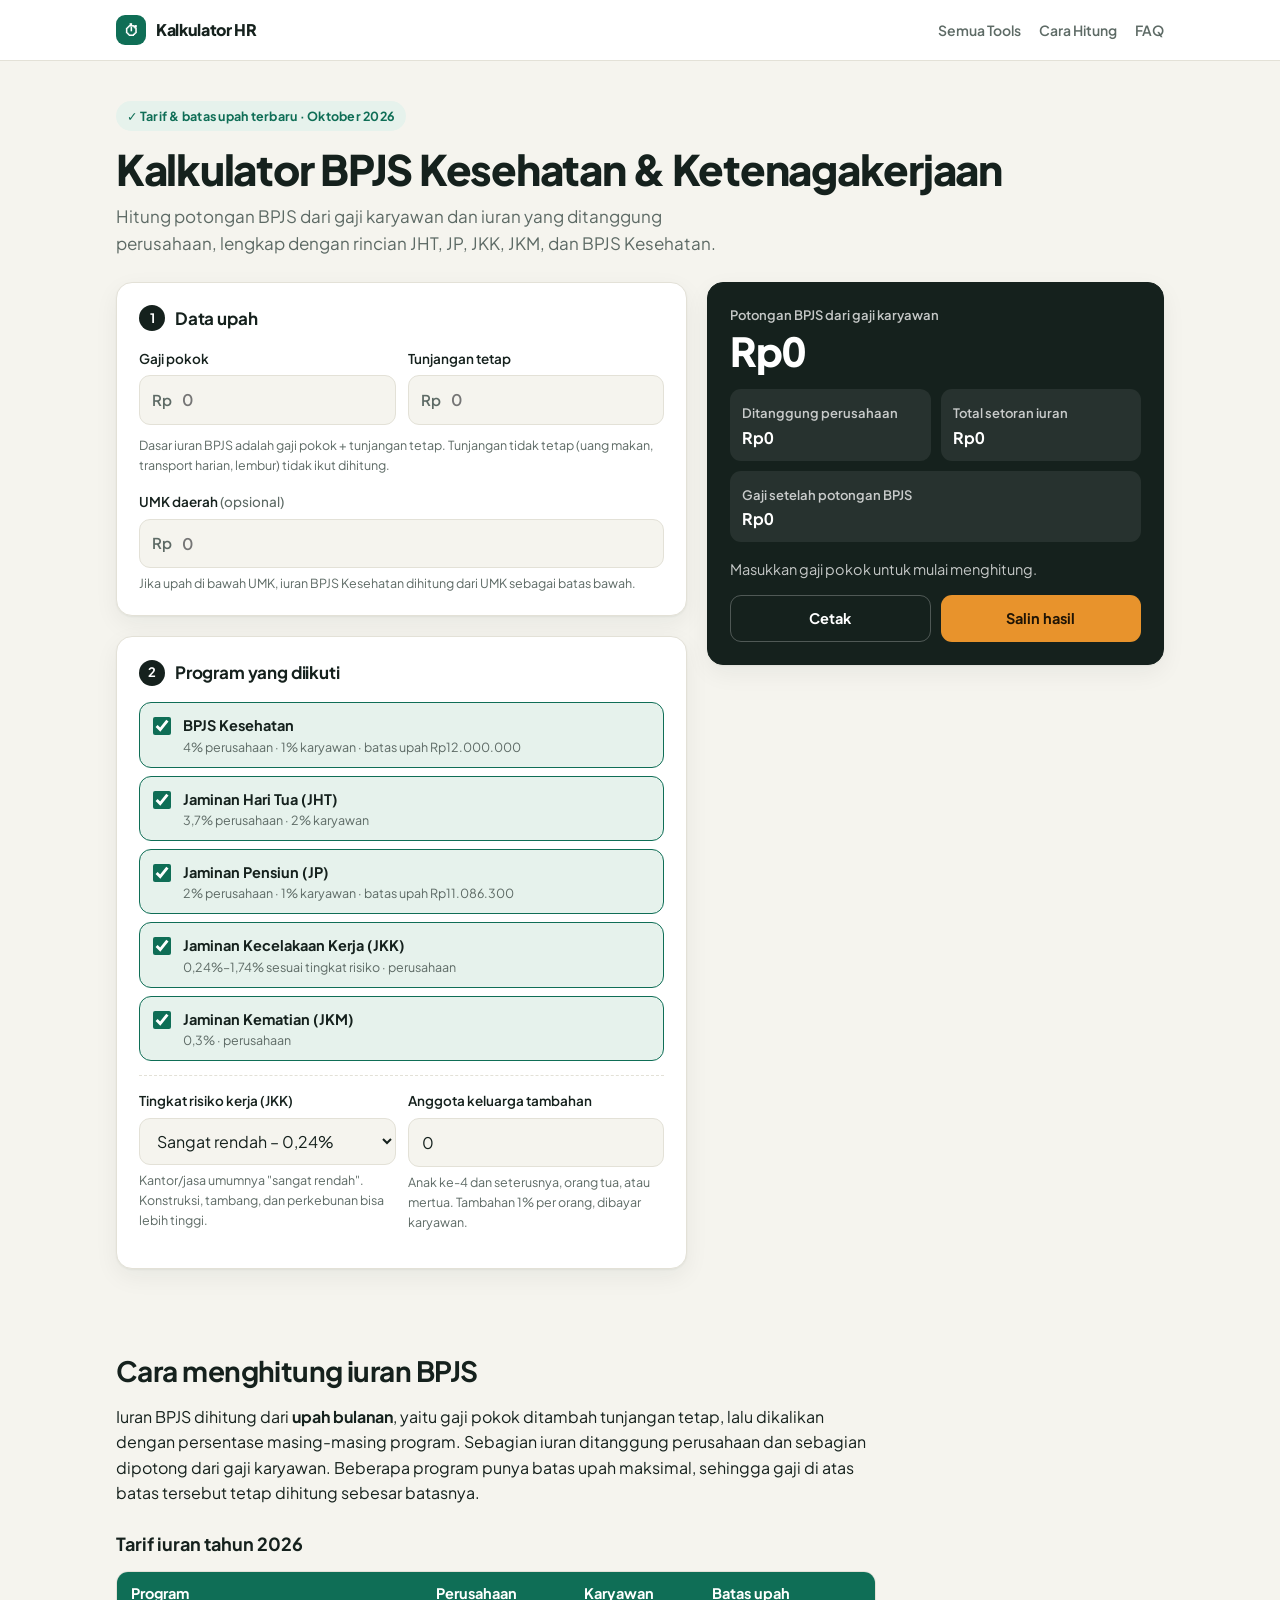
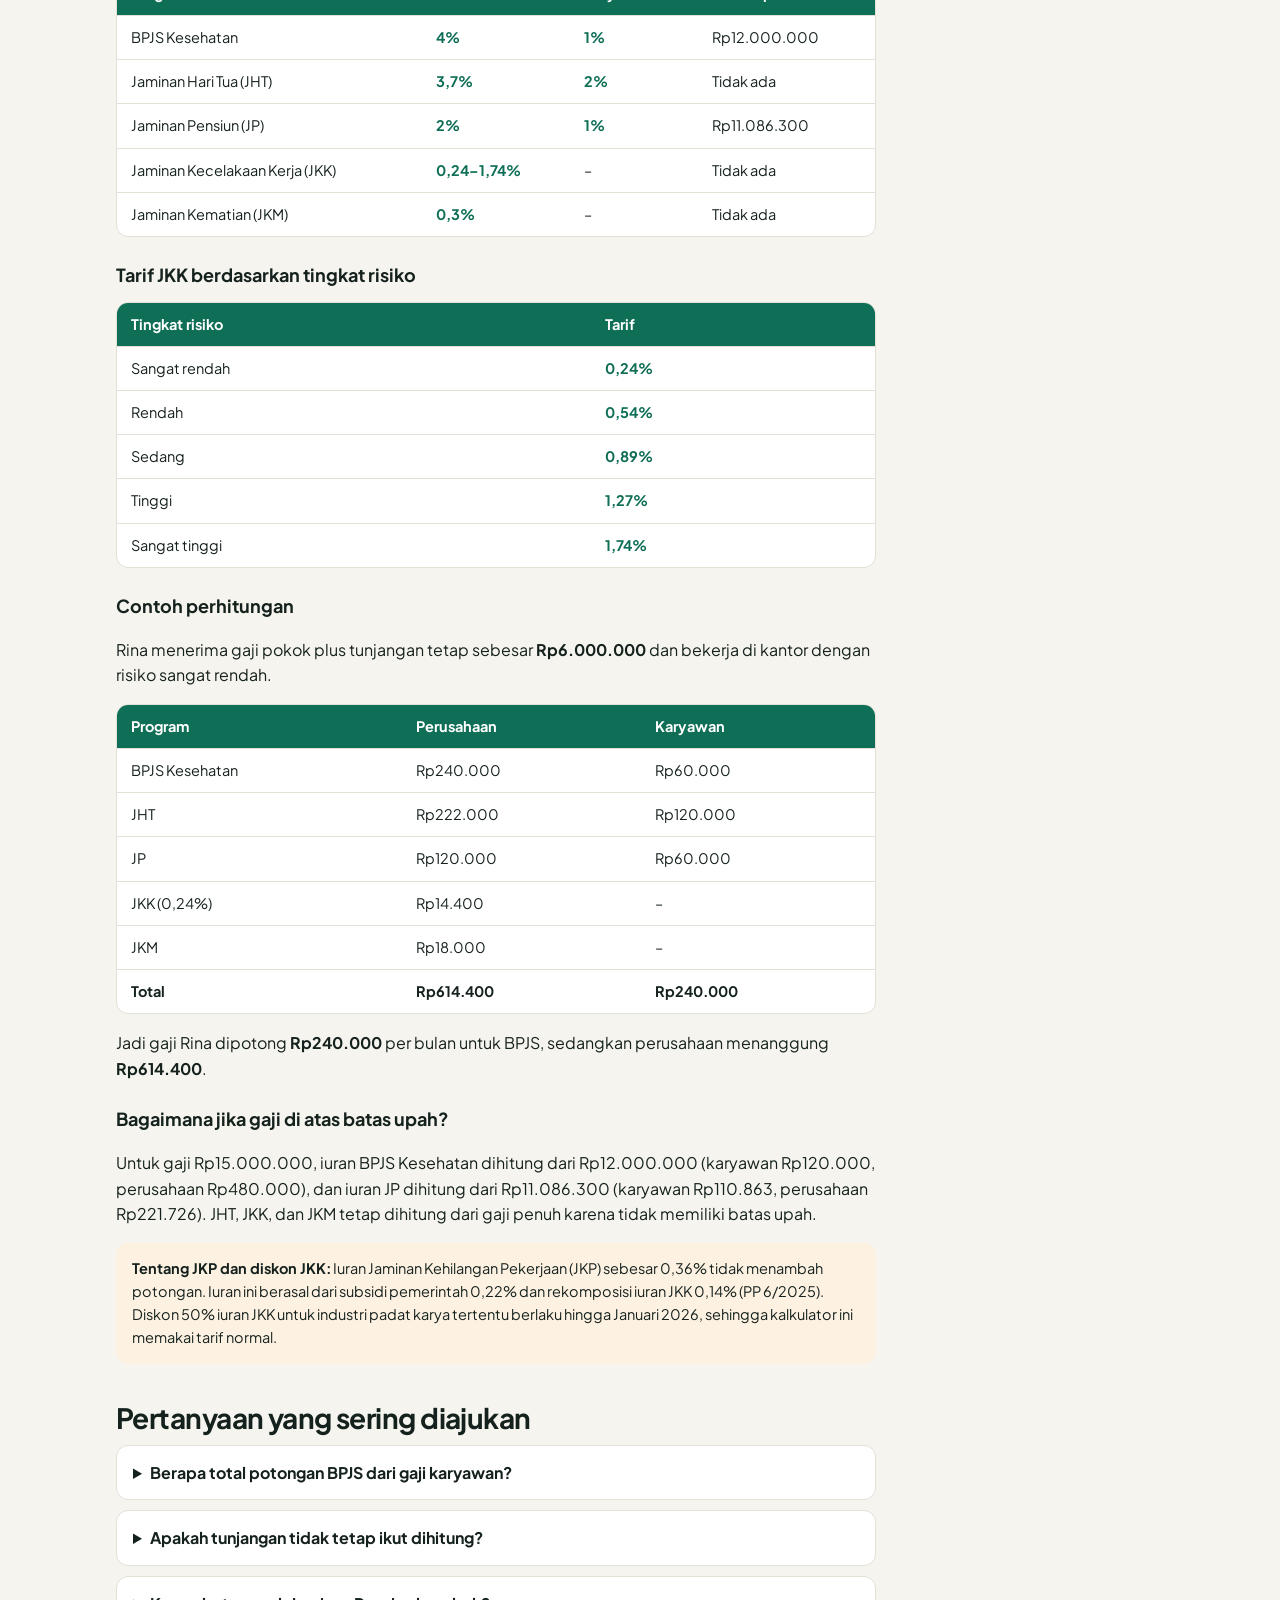
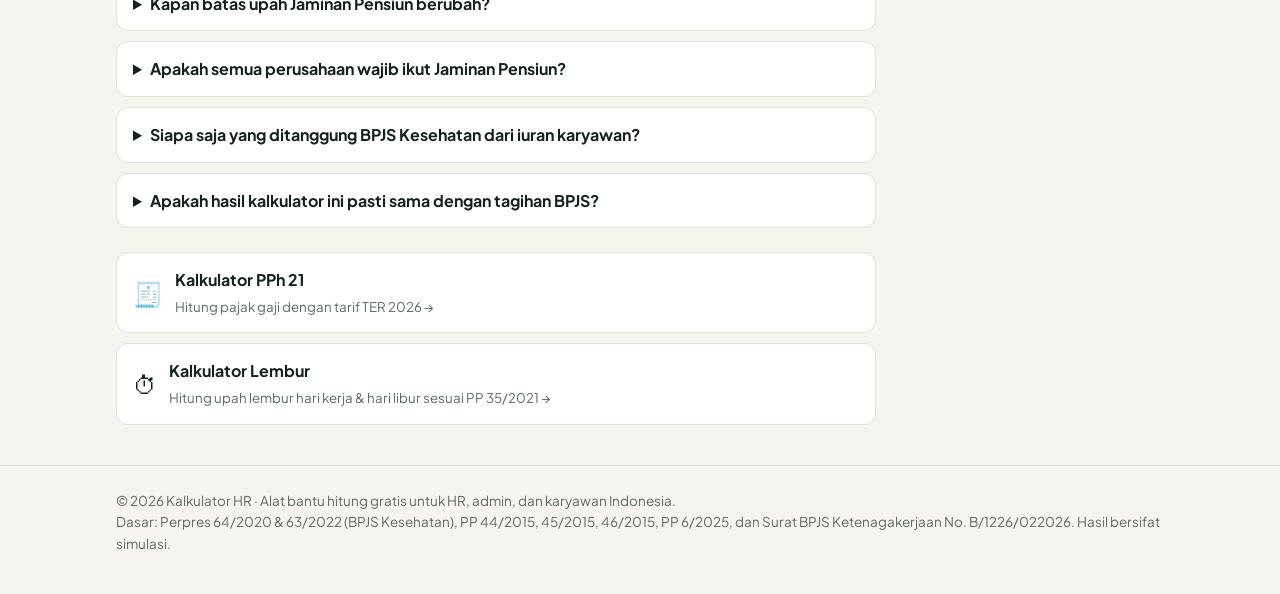
==== kalkulator-bpjs/index.html @ 395d7512 "Sembunyikan kotak donasi sampai link Saweria/Trakteer siap Co-Authored-By: Claude Opus 5.5 <noreply@" ====
<!doctype html>
<html lang="id">
<head>
<meta charset="utf-8">
<meta name="viewport" content="width=device-width, initial-scale=1">
<title>Kalkulator BPJS 2026 – Hitung Iuran BPJS Kesehatan & Ketenagakerjaan</title>
<meta name="description" content="Kalkulator BPJS gratis untuk menghitung iuran BPJS Kesehatan, JHT, JP, JKK, dan JKM tahun 2026. Lihat potongan gaji karyawan dan beban perusahaan, lengkap dengan batas upah terbaru.">
<meta name="keywords" content="kalkulator bpjs, hitung bpjs, iuran bpjs ketenagakerjaan, iuran bpjs kesehatan, potongan bpjs gaji, JHT, JP, JKK, JKM, batas upah jaminan pensiun 2026">
<!-- Ganti alamat ini jika nanti pakai domain sendiri -->
<link rel="canonical" href="https://fahrurrozim67-beep.github.io/kalkulator-hr/kalkulator-bpjs/">
<meta property="og:type" content="website">
<meta property="og:url" content="https://fahrurrozim67-beep.github.io/kalkulator-hr/kalkulator-bpjs/">
<meta property="og:title" content="Kalkulator BPJS 2026 – Kesehatan & Ketenagakerjaan">
<meta property="og:description" content="Hitung potongan BPJS karyawan dan beban perusahaan dengan tarif dan batas upah terbaru 2026. Gratis, tanpa daftar.">
<meta name="theme-color" content="#0f6e56">
<link rel="preconnect" href="https://fonts.googleapis.com">
<link rel="preconnect" href="https://fonts.gstatic.com" crossorigin>
<link href="https://fonts.googleapis.com/css2?family=Plus+Jakarta+Sans:wght@400;500;600;700;800&display=swap" rel="stylesheet">

<!-- ===== TEMPAT KODE GOOGLE ADSENSE (tempel di sini setelah disetujui) ===== -->

<script type="application/ld+json">
{
  "@context": "https://schema.org",
  "@graph": [
    {
      "@type": "WebApplication",
      "name": "Kalkulator BPJS",
      "applicationCategory": "BusinessApplication",
      "operatingSystem": "Web",
      "inLanguage": "id",
      "offers": { "@type": "Offer", "price": "0", "priceCurrency": "IDR" },
      "description": "Kalkulator iuran BPJS Kesehatan dan BPJS Ketenagakerjaan (JHT, JP, JKK, JKM) tahun 2026."
    },
    {
      "@type": "FAQPage",
      "mainEntity": [
        { "@type": "Question", "name": "Berapa potongan BPJS dari gaji karyawan?",
          "acceptedAnswer": { "@type": "Answer", "text": "Karyawan membayar 1% untuk BPJS Kesehatan, 2% untuk JHT, dan 1% untuk Jaminan Pensiun, sehingga totalnya 4% dari upah, dengan memperhatikan batas upah masing-masing program." } },
        { "@type": "Question", "name": "Berapa batas upah iuran Jaminan Pensiun 2026?",
          "acceptedAnswer": { "@type": "Answer", "text": "Sejak Maret 2026, batas upah tertinggi untuk perhitungan iuran Jaminan Pensiun adalah Rp11.086.300 per bulan." } },
        { "@type": "Question", "name": "Berapa batas upah iuran BPJS Kesehatan?",
          "acceptedAnswer": { "@type": "Answer", "text": "Batas atas upah untuk perhitungan iuran BPJS Kesehatan pekerja penerima upah adalah Rp12.000.000 per bulan, dan batas bawahnya adalah upah minimum kabupaten/kota." } },
        { "@type": "Question", "name": "Apakah JKP memotong gaji karyawan?",
          "acceptedAnswer": { "@type": "Answer", "text": "Tidak. Iuran JKP sebesar 0,36% berasal dari subsidi pemerintah 0,22% dan rekomposisi iuran JKK 0,14%, sehingga tidak ada potongan tambahan bagi karyawan maupun perusahaan." } }
      ]
    }
  ]
}
</script>

<style>
:root{
  --bg:#f5f4ee; --surface:#ffffff; --ink:#15211d; --muted:#5d6a65; --line:#e3e1d7;
  --brand:#0f6e56; --brand-ink:#ffffff; --brand-soft:#e6f2ec; --accent:#e8932c; --accent-soft:#fdf1e2;
  --warn:#b4371f; --warn-soft:#fbe9e4; --radius:16px;
  --shadow:0 1px 2px rgba(20,33,29,.05),0 8px 24px rgba(20,33,29,.06);
}
@media (prefers-color-scheme:dark){
  :root{
    --bg:#0f1513; --surface:#17201d; --ink:#e8efec; --muted:#9aa8a2; --line:#27332f;
    --brand:#3fb68f; --brand-ink:#08130f; --brand-soft:#16302a; --accent:#f0a64a; --accent-soft:#33261a;
    --warn:#ff8a70; --warn-soft:#3a1f19; --shadow:none;
  }
}
*{box-sizing:border-box}
html{-webkit-text-size-adjust:100%}
body{margin:0;background:var(--bg);color:var(--ink);font-family:"Plus Jakarta Sans",system-ui,-apple-system,"Segoe UI",sans-serif;line-height:1.6;font-size:16px}
a{color:var(--brand)}
.wrap{max-width:1080px;margin:0 auto;padding:0 16px}

header.top{border-bottom:1px solid var(--line);background:var(--surface)}
header.top .wrap{display:flex;align-items:center;justify-content:space-between;height:60px}
.logo{display:flex;align-items:center;gap:10px;font-weight:800;text-decoration:none;color:var(--ink);letter-spacing:-.02em}
.logo-mark{width:30px;height:30px;border-radius:9px;background:var(--brand);color:var(--brand-ink);display:grid;place-items:center;font-size:15px}
nav.top a{font-size:14px;font-weight:600;color:var(--muted);text-decoration:none;margin-left:18px}
nav.top a:hover{color:var(--ink)}
@media(max-width:480px){nav.top a{margin-left:12px;font-size:13px}nav.top a[href="#faq"]{display:none}}

.hero{padding:40px 0 24px}
.badge{display:inline-flex;align-items:center;gap:6px;background:var(--brand-soft);color:var(--brand);font-weight:700;font-size:12.5px;padding:5px 11px;border-radius:999px;letter-spacing:.02em}
h1{font-size:clamp(28px,5vw,42px);line-height:1.15;letter-spacing:-.03em;margin:14px 0 10px;font-weight:800}
.lead{color:var(--muted);font-size:17px;max-width:640px;margin:0}

.grid{display:grid;grid-template-columns:1fr;gap:20px;padding-bottom:40px}
@media(min-width:900px){.grid{grid-template-columns:minmax(0,1.25fr) minmax(0,1fr);align-items:start}.sticky{position:sticky;top:16px}}
.card{background:var(--surface);border:1px solid var(--line);border-radius:var(--radius);padding:22px;box-shadow:var(--shadow)}
.card + .card{margin-top:20px}
.step{display:flex;align-items:center;gap:10px;margin:0 0 16px;font-size:17px;font-weight:700;letter-spacing:-.01em}
.step span{width:26px;height:26px;border-radius:50%;background:var(--ink);color:var(--surface);display:grid;place-items:center;font-size:13px;flex:none}

label.lbl{display:block;font-size:13.5px;font-weight:600;margin:0 0 6px}
.lbl .opt{font-weight:500;color:var(--muted)}
.hint{font-size:12.5px;color:var(--muted);margin-top:5px}
.field{margin-bottom:16px}
.field:last-child{margin-bottom:0}
.money{position:relative}
.money::before{content:"Rp";position:absolute;left:13px;top:50%;transform:translateY(-50%);color:var(--muted);font-weight:600;font-size:15px}
input[type=text],input[type=number],select{width:100%;font:inherit;font-size:16px;color:var(--ink);background:var(--bg);border:1.5px solid var(--line);border-radius:11px;padding:11px 13px;outline:none;transition:border-color .15s,background .15s}
.money input{padding-left:42px;font-weight:600}
input:focus,select:focus{border-color:var(--brand);background:var(--surface)}
.row2{display:grid;grid-template-columns:1fr 1fr;gap:12px}
@media(max-width:520px){.row2{grid-template-columns:1fr}}

.progs{display:grid;grid-template-columns:1fr;gap:8px}
.prog{display:flex;align-items:flex-start;gap:12px;border:1.5px solid var(--line);border-radius:12px;padding:11px 13px;cursor:pointer;background:var(--bg);transition:border-color .15s,background .15s}
.prog:has(input:checked){border-color:var(--brand);background:var(--brand-soft)}
.prog input{width:18px;height:18px;margin:3px 0 0;accent-color:var(--brand);flex:none}
.prog b{display:block;font-size:14.5px}
.prog small{display:block;color:var(--muted);font-size:12.5px;line-height:1.45}
.sub{margin-top:14px;padding-top:14px;border-top:1px dashed var(--line)}

.btn{font:inherit;font-weight:700;font-size:14.5px;border-radius:11px;padding:11px 16px;cursor:pointer;border:1.5px solid transparent;display:inline-flex;align-items:center;justify-content:center;gap:7px}
.btn-primary{background:var(--brand);color:var(--brand-ink)}
.btn-line{background:var(--surface);border-color:var(--line);color:var(--ink)}

.result{background:var(--ink);color:var(--surface);border-color:var(--ink)}
@media (prefers-color-scheme:dark){.result{background:#0b2a21;border-color:#1d4a3c;color:var(--ink)}}
.result .k{font-size:13px;opacity:.75;font-weight:600}
.total{font-size:clamp(30px,6vw,40px);font-weight:800;letter-spacing:-.03em;line-height:1.1;margin:4px 0 16px;font-variant-numeric:tabular-nums}
.stats{display:grid;grid-template-columns:1fr 1fr;gap:10px;margin-bottom:16px}
.stat{background:rgba(255,255,255,.08);border-radius:11px;padding:10px 12px}
.stat b{display:block;font-size:16px;font-variant-numeric:tabular-nums}
.stat.wide{grid-column:1/-1}
.empty{opacity:.75;font-size:14.5px;margin:0 0 12px}
.bd{border-top:1px solid rgba(255,255,255,.15);padding-top:10px;margin-bottom:12px}
.bd-row{display:grid;grid-template-columns:minmax(0,1fr) 96px 96px;gap:8px;font-size:13px;padding:6px 0;border-bottom:1px solid rgba(255,255,255,.08);font-variant-numeric:tabular-nums}
.bd-row span:not(:first-child){text-align:right}
.bd-row.head{font-weight:700;opacity:.7;font-size:12px;text-transform:uppercase;letter-spacing:.04em}
.bd-row.sum{font-weight:800;font-size:14px;border-bottom:0}
.bd-row small{display:block;opacity:.7;font-size:11.5px}
.notes{font-size:12.5px;opacity:.78;margin:0 0 14px;padding-left:18px}
.notes li{margin-bottom:3px}
.actions{display:grid;grid-template-columns:1fr 1fr;gap:10px}
.result .btn-line{background:transparent;color:inherit;border-color:rgba(255,255,255,.25)}
.result .btn-primary{background:var(--accent);color:#1f1405}
.donate{margin-top:14px;background:var(--accent-soft);border:1px solid var(--line);border-radius:var(--radius);padding:16px;font-size:14px}
.donate a{font-weight:700}

article{padding:8px 0 40px}
article h2{font-size:clamp(22px,3.5vw,28px);letter-spacing:-.02em;margin:36px 0 10px;line-height:1.25}
article h3{font-size:18px;margin:24px 0 8px}
.prose{max-width:760px}
.table-wrap{overflow-x:auto;margin:12px 0;border:1px solid var(--line);border-radius:12px;background:var(--surface)}
article table{border-collapse:collapse;width:100%;font-size:14.5px;min-width:480px}
article th,article td{text-align:left;padding:10px 14px;border-bottom:1px solid var(--line)}
article th{background:var(--brand);color:var(--brand-ink);font-weight:700}
article tr:last-child td{border-bottom:0}
td.x{font-weight:700;color:var(--brand);white-space:nowrap}
.note{background:var(--accent-soft);border-radius:12px;padding:14px 16px;font-size:14.5px;margin:16px 0}
details{background:var(--surface);border:1px solid var(--line);border-radius:12px;padding:14px 16px;margin-bottom:10px}
summary{font-weight:700;cursor:pointer}
details p{margin:10px 0 0}
.related{display:flex;gap:12px;align-items:center;background:var(--surface);border:1px solid var(--line);border-radius:12px;padding:14px 16px;text-decoration:none;color:var(--ink);margin-top:24px}
.related:hover{border-color:var(--brand)}
.related b{display:block}
.related small{color:var(--muted)}

footer{border-top:1px solid var(--line);padding:24px 0 40px;color:var(--muted);font-size:13.5px}
.toast{position:fixed;left:50%;bottom:24px;transform:translateX(-50%) translateY(20px);background:var(--ink);color:var(--surface);padding:10px 16px;border-radius:10px;font-size:14px;font-weight:600;opacity:0;transition:.25s;pointer-events:none;z-index:9}
.toast.show{opacity:1;transform:translateX(-50%) translateY(0)}

@media print{
  header.top,article,footer,.donate,.actions,nav{display:none!important}
  body{background:#fff}
  .grid{grid-template-columns:1fr 1fr}
  .result{background:#fff!important;color:#000!important;border:1px solid #000}
  .stat{background:#f2f2f2}
}
</style>
</head>
<body>

<header class="top">
  <div class="wrap">
    <a class="logo" href="../"><span class="logo-mark">⏱</span>Kalkulator HR</a>
    <nav class="top"><a href="../">Semua Tools</a><a href="#cara-hitung">Cara Hitung</a><a href="#faq">FAQ</a></nav>
  </div>
</header>

<main class="wrap">
  <section class="hero">
    <span class="badge">✓ Tarif & batas upah terbaru · Oktober 2026</span>
    <h1>Kalkulator BPJS Kesehatan & Ketenagakerjaan</h1>
    <p class="lead">Hitung potongan BPJS dari gaji karyawan dan iuran yang ditanggung perusahaan, lengkap dengan rincian JHT, JP, JKK, JKM, dan BPJS Kesehatan.</p>
  </section>

  <div class="grid">
    <div>
      <section class="card">
        <h2 class="step"><span>1</span>Data upah</h2>
        <div class="row2">
          <div class="field">
            <label class="lbl" for="pokok">Gaji pokok</label>
            <div class="money"><input type="text" inputmode="numeric" id="pokok" placeholder="0" autocomplete="off"></div>
          </div>
          <div class="field">
            <label class="lbl" for="tetap">Tunjangan tetap</label>
            <div class="money"><input type="text" inputmode="numeric" id="tetap" placeholder="0" autocomplete="off"></div>
          </div>
        </div>
        <div class="hint" style="margin:-6px 0 16px">Dasar iuran BPJS adalah gaji pokok + tunjangan tetap. Tunjangan tidak tetap (uang makan, transport harian, lembur) tidak ikut dihitung.</div>
        <div class="field">
          <label class="lbl" for="umk">UMK daerah <span class="opt">(opsional)</span></label>
          <div class="money"><input type="text" inputmode="numeric" id="umk" placeholder="0" autocomplete="off"></div>
          <div class="hint">Jika upah di bawah UMK, iuran BPJS Kesehatan dihitung dari UMK sebagai batas bawah.</div>
        </div>
      </section>

      <section class="card">
        <h2 class="step"><span>2</span>Program yang diikuti</h2>
        <div class="progs">
          <label class="prog"><input type="checkbox" data-prog="kes" checked><span><b>BPJS Kesehatan</b><small>4% perusahaan · 1% karyawan · batas upah Rp12.000.000</small></span></label>
          <label class="prog"><input type="checkbox" data-prog="jht" checked><span><b>Jaminan Hari Tua (JHT)</b><small>3,7% perusahaan · 2% karyawan</small></span></label>
          <label class="prog"><input type="checkbox" data-prog="jp" checked><span><b>Jaminan Pensiun (JP)</b><small>2% perusahaan · 1% karyawan · batas upah Rp11.086.300</small></span></label>
          <label class="prog"><input type="checkbox" data-prog="jkk" checked><span><b>Jaminan Kecelakaan Kerja (JKK)</b><small>0,24%–1,74% sesuai tingkat risiko · perusahaan</small></span></label>
          <label class="prog"><input type="checkbox" data-prog="jkm" checked><span><b>Jaminan Kematian (JKM)</b><small>0,3% · perusahaan</small></span></label>
        </div>
        <div class="sub row2">
          <div class="field">
            <label class="lbl" for="jkk">Tingkat risiko kerja (JKK)</label>
            <select id="jkk">
              <option value="1">Sangat rendah – 0,24%</option>
              <option value="2">Rendah – 0,54%</option>
              <option value="3">Sedang – 0,89%</option>
              <option value="4">Tinggi – 1,27%</option>
              <option value="5">Sangat tinggi – 1,74%</option>
            </select>
            <div class="hint">Kantor/jasa umumnya "sangat rendah". Konstruksi, tambang, dan perkebunan bisa lebih tinggi.</div>
          </div>
          <div class="field">
            <label class="lbl" for="keluarga">Anggota keluarga tambahan</label>
            <input type="number" id="keluarga" min="0" max="10" step="1" value="0" inputmode="numeric">
            <div class="hint">Anak ke-4 dan seterusnya, orang tua, atau mertua. Tambahan 1% per orang, dibayar karyawan.</div>
          </div>
        </div>
      </section>
    </div>

    <aside class="sticky">
      <section class="card result" aria-live="polite">
        <div class="k">Potongan BPJS dari gaji karyawan</div>
        <div class="total" id="totK">Rp0</div>
        <div class="stats">
          <div class="stat"><span class="k">Ditanggung perusahaan</span><b id="totP">Rp0</b></div>
          <div class="stat"><span class="k">Total setoran iuran</span><b id="totAll">Rp0</b></div>
          <div class="stat wide"><span class="k">Gaji setelah potongan BPJS</span><b id="net">Rp0</b></div>
        </div>
        <div id="bd"></div>
        <ul class="notes" id="notes"></ul>
        <div class="actions">
          <button type="button" class="btn btn-line" id="btnPrint">Cetak</button>
          <button type="button" class="btn btn-primary" id="btnCopy">Salin hasil</button>
        </div>
      </section>
      <!-- Kotak donasi disembunyikan: hapus atribut "hidden" setelah link Saweria/Trakteer siap -->
  <div class="donate" hidden>
        ☕ Kalkulator ini bermanfaat? Dukung pengembangannya lewat <!-- GANTI link di bawah dengan link Saweria/Trakteer kamu --><a href="#" target="_blank" rel="noopener">traktir kopi</a> agar tetap gratis dan terus diperbarui.
      </div>
      <!-- ===== SLOT IKLAN SAMPING (AdSense) ===== -->
    </aside>
  </div>

  <!-- ===== SLOT IKLAN TENGAH (AdSense) ===== -->

  <article class="prose">
    <h2 id="cara-hitung">Cara menghitung iuran BPJS</h2>
    <p>Iuran BPJS dihitung dari <strong>upah bulanan</strong>, yaitu gaji pokok ditambah tunjangan tetap, lalu dikalikan dengan persentase masing-masing program. Sebagian iuran ditanggung perusahaan dan sebagian dipotong dari gaji karyawan. Beberapa program punya batas upah maksimal, sehingga gaji di atas batas tersebut tetap dihitung sebesar batasnya.</p>

    <h3>Tarif iuran tahun 2026</h3>
    <div class="table-wrap"><table>
      <thead><tr><th>Program</th><th>Perusahaan</th><th>Karyawan</th><th>Batas upah</th></tr></thead>
      <tbody>
        <tr><td>BPJS Kesehatan</td><td class="x">4%</td><td class="x">1%</td><td>Rp12.000.000</td></tr>
        <tr><td>Jaminan Hari Tua (JHT)</td><td class="x">3,7%</td><td class="x">2%</td><td>Tidak ada</td></tr>
        <tr><td>Jaminan Pensiun (JP)</td><td class="x">2%</td><td class="x">1%</td><td>Rp11.086.300</td></tr>
        <tr><td>Jaminan Kecelakaan Kerja (JKK)</td><td class="x">0,24–1,74%</td><td>–</td><td>Tidak ada</td></tr>
        <tr><td>Jaminan Kematian (JKM)</td><td class="x">0,3%</td><td>–</td><td>Tidak ada</td></tr>
      </tbody>
    </table></div>

    <h3>Tarif JKK berdasarkan tingkat risiko</h3>
    <div class="table-wrap"><table>
      <thead><tr><th>Tingkat risiko</th><th>Tarif</th></tr></thead>
      <tbody>
        <tr><td>Sangat rendah</td><td class="x">0,24%</td></tr>
        <tr><td>Rendah</td><td class="x">0,54%</td></tr>
        <tr><td>Sedang</td><td class="x">0,89%</td></tr>
        <tr><td>Tinggi</td><td class="x">1,27%</td></tr>
        <tr><td>Sangat tinggi</td><td class="x">1,74%</td></tr>
      </tbody>
    </table></div>

    <h3>Contoh perhitungan</h3>
    <p>Rina menerima gaji pokok plus tunjangan tetap sebesar <strong>Rp6.000.000</strong> dan bekerja di kantor dengan risiko sangat rendah.</p>
    <div class="table-wrap"><table>
      <thead><tr><th>Program</th><th>Perusahaan</th><th>Karyawan</th></tr></thead>
      <tbody>
        <tr><td>BPJS Kesehatan</td><td>Rp240.000</td><td>Rp60.000</td></tr>
        <tr><td>JHT</td><td>Rp222.000</td><td>Rp120.000</td></tr>
        <tr><td>JP</td><td>Rp120.000</td><td>Rp60.000</td></tr>
        <tr><td>JKK (0,24%)</td><td>Rp14.400</td><td>–</td></tr>
        <tr><td>JKM</td><td>Rp18.000</td><td>–</td></tr>
        <tr><td><strong>Total</strong></td><td><strong>Rp614.400</strong></td><td><strong>Rp240.000</strong></td></tr>
      </tbody>
    </table></div>
    <p>Jadi gaji Rina dipotong <strong>Rp240.000</strong> per bulan untuk BPJS, sedangkan perusahaan menanggung <strong>Rp614.400</strong>.</p>

    <h3>Bagaimana jika gaji di atas batas upah?</h3>
    <p>Untuk gaji Rp15.000.000, iuran BPJS Kesehatan dihitung dari Rp12.000.000 (karyawan Rp120.000, perusahaan Rp480.000), dan iuran JP dihitung dari Rp11.086.300 (karyawan Rp110.863, perusahaan Rp221.726). JHT, JKK, dan JKM tetap dihitung dari gaji penuh karena tidak memiliki batas upah.</p>

    <div class="note"><strong>Tentang JKP dan diskon JKK:</strong> Iuran Jaminan Kehilangan Pekerjaan (JKP) sebesar 0,36% tidak menambah potongan. Iuran ini berasal dari subsidi pemerintah 0,22% dan rekomposisi iuran JKK 0,14% (PP 6/2025). Diskon 50% iuran JKK untuk industri padat karya tertentu berlaku hingga Januari 2026, sehingga kalkulator ini memakai tarif normal.</div>

    <h2 id="faq">Pertanyaan yang sering diajukan</h2>
    <details><summary>Berapa total potongan BPJS dari gaji karyawan?</summary><p>Jika ikut semua program, karyawan membayar 4% dari upah: 1% BPJS Kesehatan, 2% JHT, dan 1% JP. Untuk gaji di atas batas upah BPJS Kesehatan atau JP, potongannya dihitung dari batas upah tersebut.</p></details>
    <details><summary>Apakah tunjangan tidak tetap ikut dihitung?</summary><p>Tidak. Dasar perhitungan iuran adalah gaji pokok dan tunjangan tetap. Tunjangan yang dibayar berdasarkan kehadiran atau kinerja, seperti uang makan harian, transport harian, dan upah lembur, tidak termasuk.</p></details>
    <details><summary>Kapan batas upah Jaminan Pensiun berubah?</summary><p>Batas upah JP disesuaikan setiap tahun mengikuti pertumbuhan ekonomi. Sejak Maret 2026, batasnya Rp11.086.300 per bulan berdasarkan surat BPJS Ketenagakerjaan No. B/1226/022026.</p></details>
    <details><summary>Apakah semua perusahaan wajib ikut Jaminan Pensiun?</summary><p>Jaminan Pensiun wajib bagi pemberi kerja usaha menengah dan besar. Usaha mikro dan kecil dapat mengikuti program sesuai tahapan kepesertaan. Kamu bisa menonaktifkan program yang tidak diikuti di kalkulator.</p></details>
    <details><summary>Siapa saja yang ditanggung BPJS Kesehatan dari iuran karyawan?</summary><p>Iuran 5% menanggung peserta, suami/istri, dan maksimal 3 anak. Anak ke-4 dan seterusnya, orang tua, serta mertua dapat ditambahkan dengan iuran tambahan 1% per orang yang dibayar oleh karyawan.</p></details>
    <details><summary>Apakah hasil kalkulator ini pasti sama dengan tagihan BPJS?</summary><p>Hasilnya adalah simulasi berdasarkan tarif umum. Tagihan sebenarnya bisa berbeda karena pembulatan, kelas risiko JKK yang ditetapkan untuk perusahaan, atau kebijakan khusus. Gunakan tagihan resmi BPJS sebagai acuan akhir.</p></details>

    <a class="related" href="../kalkulator-pph21/" style="margin-bottom:-14px"><span style="font-size:24px">🧾</span><span><b>Kalkulator PPh 21</b><small>Hitung pajak gaji dengan tarif TER 2026 →</small></span></a>
    <a class="related" href="../kalkulator-lembur/"><span style="font-size:24px">⏱</span><span><b>Kalkulator Lembur</b><small>Hitung upah lembur hari kerja & hari libur sesuai PP 35/2021 →</small></span></a>
  </article>
</main>

<footer>
  <div class="wrap">
    © <span id="yr"></span> Kalkulator HR · Alat bantu hitung gratis untuk HR, admin, dan karyawan Indonesia.<br>
    Dasar: Perpres 64/2020 & 63/2022 (BPJS Kesehatan), PP 44/2015, 45/2015, 46/2015, PP 6/2025, dan Surat BPJS Ketenagakerjaan No. B/1226/022026. Hasil bersifat simulasi.
  </div>
</footer>

<div class="toast" id="toast">Hasil disalin</div>

<script>
// ===CALC-START===
/* Tarif iuran BPJS 2026 */
const TARIF = {
  kes: { p:0.04,  k:0.01, batas:12000000 },
  jht: { p:0.037, k:0.02 },
  jp:  { p:0.02,  k:0.01, batas:11086300 },
  jkm: { p:0.003 },
  jkk: { '1':0.0024, '2':0.0054, '3':0.0089, '4':0.0127, '5':0.0174 }
};
function hitungBPJS(o){
  const upah = Math.max(0, o.upah || 0);
  const ikut = o.ikut, rows = [];
  if (ikut.kes){
    const dasar = Math.min(Math.max(upah, o.umk || 0), TARIF.kes.batas);
    rows.push({ kode:'kes', nama:'BPJS Kesehatan', dasar, p:dasar * TARIF.kes.p, k:dasar * TARIF.kes.k });
    const n = Math.max(0, Math.floor(o.keluarga || 0));
    if (n > 0) rows.push({ kode:'kel', nama:`Keluarga tambahan (${n} orang)`, dasar, p:0, k:dasar * 0.01 * n });
  }
  if (ikut.jht) rows.push({ kode:'jht', nama:'JHT', dasar:upah, p:upah * TARIF.jht.p, k:upah * TARIF.jht.k });
  if (ikut.jp){
    const dasar = Math.min(upah, TARIF.jp.batas);
    rows.push({ kode:'jp', nama:'Jaminan Pensiun', dasar, p:dasar * TARIF.jp.p, k:dasar * TARIF.jp.k });
  }
  if (ikut.jkk){
    const t = TARIF.jkk[o.kelasJkk] || TARIF.jkk['1'];
    rows.push({ kode:'jkk', nama:'JKK', dasar:upah, p:upah * t, k:0, tarif:t });
  }
  if (ikut.jkm) rows.push({ kode:'jkm', nama:'JKM', dasar:upah, p:upah * TARIF.jkm.p, k:0 });
  const totP = rows.reduce((s, r) => s + r.p, 0), totK = rows.reduce((s, r) => s + r.k, 0);
  return { rows, totP, totK, total:totP + totK, net:upah - totK,
           capKes: ikut.kes && upah > TARIF.kes.batas, capJp: ikut.jp && upah > TARIF.jp.batas,
           floorKes: ikut.kes && (o.umk || 0) > upah };
}
// ===CALC-END===

const $ = s => document.querySelector(s);
const rp = n => 'Rp' + Math.round(n).toLocaleString('id-ID');
const parseRp = s => Number(String(s).replace(/\D/g, '')) || 0;
const pct = x => (x * 100).toLocaleString('id-ID', { maximumFractionDigits:2 }) + '%';

document.querySelectorAll('.money input').forEach(inp => {
  inp.addEventListener('input', () => {
    const v = parseRp(inp.value);
    inp.value = v ? v.toLocaleString('id-ID') : '';
    calc();
  });
});
document.querySelectorAll('[data-prog], #jkk, #keluarga').forEach(el => el.addEventListener('input', calc));

let lastSummary = '';
function calc(){
  const ikut = {};
  document.querySelectorAll('[data-prog]').forEach(c => ikut[c.dataset.prog] = c.checked);
  const upah = parseRp($('#pokok').value) + parseRp($('#tetap').value);
  const o = { upah, umk:parseRp($('#umk').value), kelasJkk:$('#jkk').value, keluarga:parseInt($('#keluarga').value, 10) || 0, ikut };
  const h = hitungBPJS(o);

  $('#totK').textContent = rp(h.totK);
  $('#totP').textContent = rp(h.totP);
  $('#totAll').textContent = rp(h.total);
  $('#net').textContent = rp(h.net);

  if (!upah){
    $('#bd').innerHTML = '<p class="empty">Masukkan gaji pokok untuk mulai menghitung.</p>';
    $('#notes').innerHTML = '';
    lastSummary = '';
    return;
  }
  if (!h.rows.length){
    $('#bd').innerHTML = '<p class="empty">Pilih minimal satu program BPJS.</p>';
    $('#notes').innerHTML = '';
    return;
  }

  $('#bd').innerHTML = '<div class="bd">' +
    '<div class="bd-row head"><span>Program</span><span>Perusahaan</span><span>Karyawan</span></div>' +
    h.rows.map(r => `<div class="bd-row"><span>${r.nama}${r.tarif ? ` <small>tarif ${pct(r.tarif)}</small>` : ''}${r.dasar !== upah ? `<small>dasar ${rp(r.dasar)}</small>` : ''}</span><span>${r.p ? rp(r.p) : '–'}</span><span>${r.k ? rp(r.k) : '–'}</span></div>`).join('') +
    `<div class="bd-row sum"><span>Total</span><span>${rp(h.totP)}</span><span>${rp(h.totK)}</span></div></div>`;

  const notes = [];
  if (h.capKes) notes.push('Upah melebihi batas BPJS Kesehatan, iuran dihitung dari Rp12.000.000.');
  if (h.floorKes) notes.push('Upah di bawah UMK, iuran BPJS Kesehatan dihitung dari UMK.');
  if (h.capJp) notes.push('Upah melebihi batas Jaminan Pensiun, iuran dihitung dari Rp11.086.300.');
  notes.push('JKP tidak menambah potongan (ditanggung pemerintah dan rekomposisi JKK).');
  $('#notes').innerHTML = notes.map(n => `<li>${n}</li>`).join('');

  lastSummary = ['HASIL PERHITUNGAN IURAN BPJS 2026',
    `Upah (gaji pokok + tunjangan tetap): ${rp(upah)}`, '',
    ...h.rows.map(r => `${r.nama}: perusahaan ${rp(r.p)}, karyawan ${rp(r.k)}`), '',
    `Potongan gaji karyawan: ${rp(h.totK)}`,
    `Ditanggung perusahaan: ${rp(h.totP)}`,
    `Total setoran iuran: ${rp(h.total)}`,
    `Gaji setelah potongan BPJS: ${rp(h.net)}`].join('\n');
}

$('#btnCopy').addEventListener('click', async () => {
  if (!lastSummary) return toast('Isi data upah dulu');
  try { await navigator.clipboard.writeText(lastSummary); toast('Hasil disalin'); }
  catch(e){ toast('Gagal menyalin'); }
});
$('#btnPrint').addEventListener('click', () => window.print());
function toast(t){ const el = $('#toast'); el.textContent = t; el.classList.add('show'); setTimeout(() => el.classList.remove('show'), 1800); }

$('#yr').textContent = new Date().getFullYear();
calc();
</script>
</body>
</html>
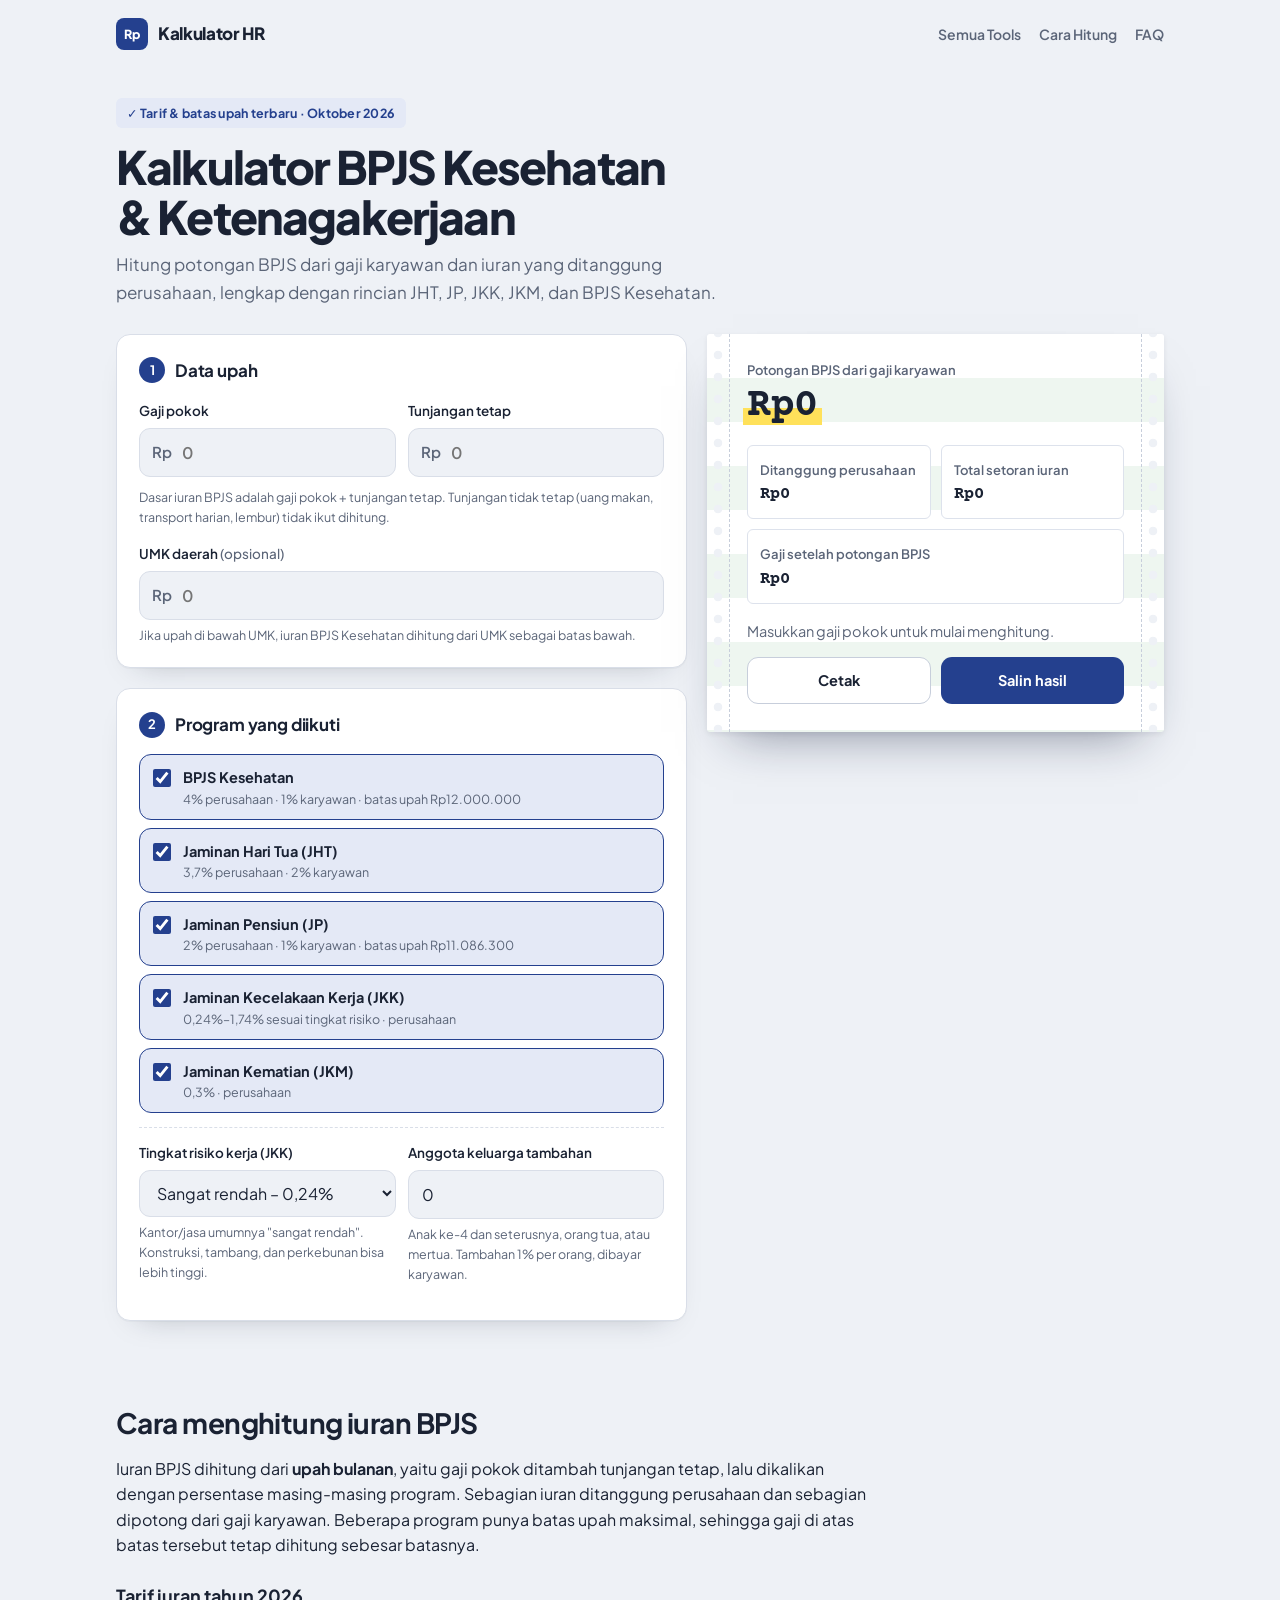
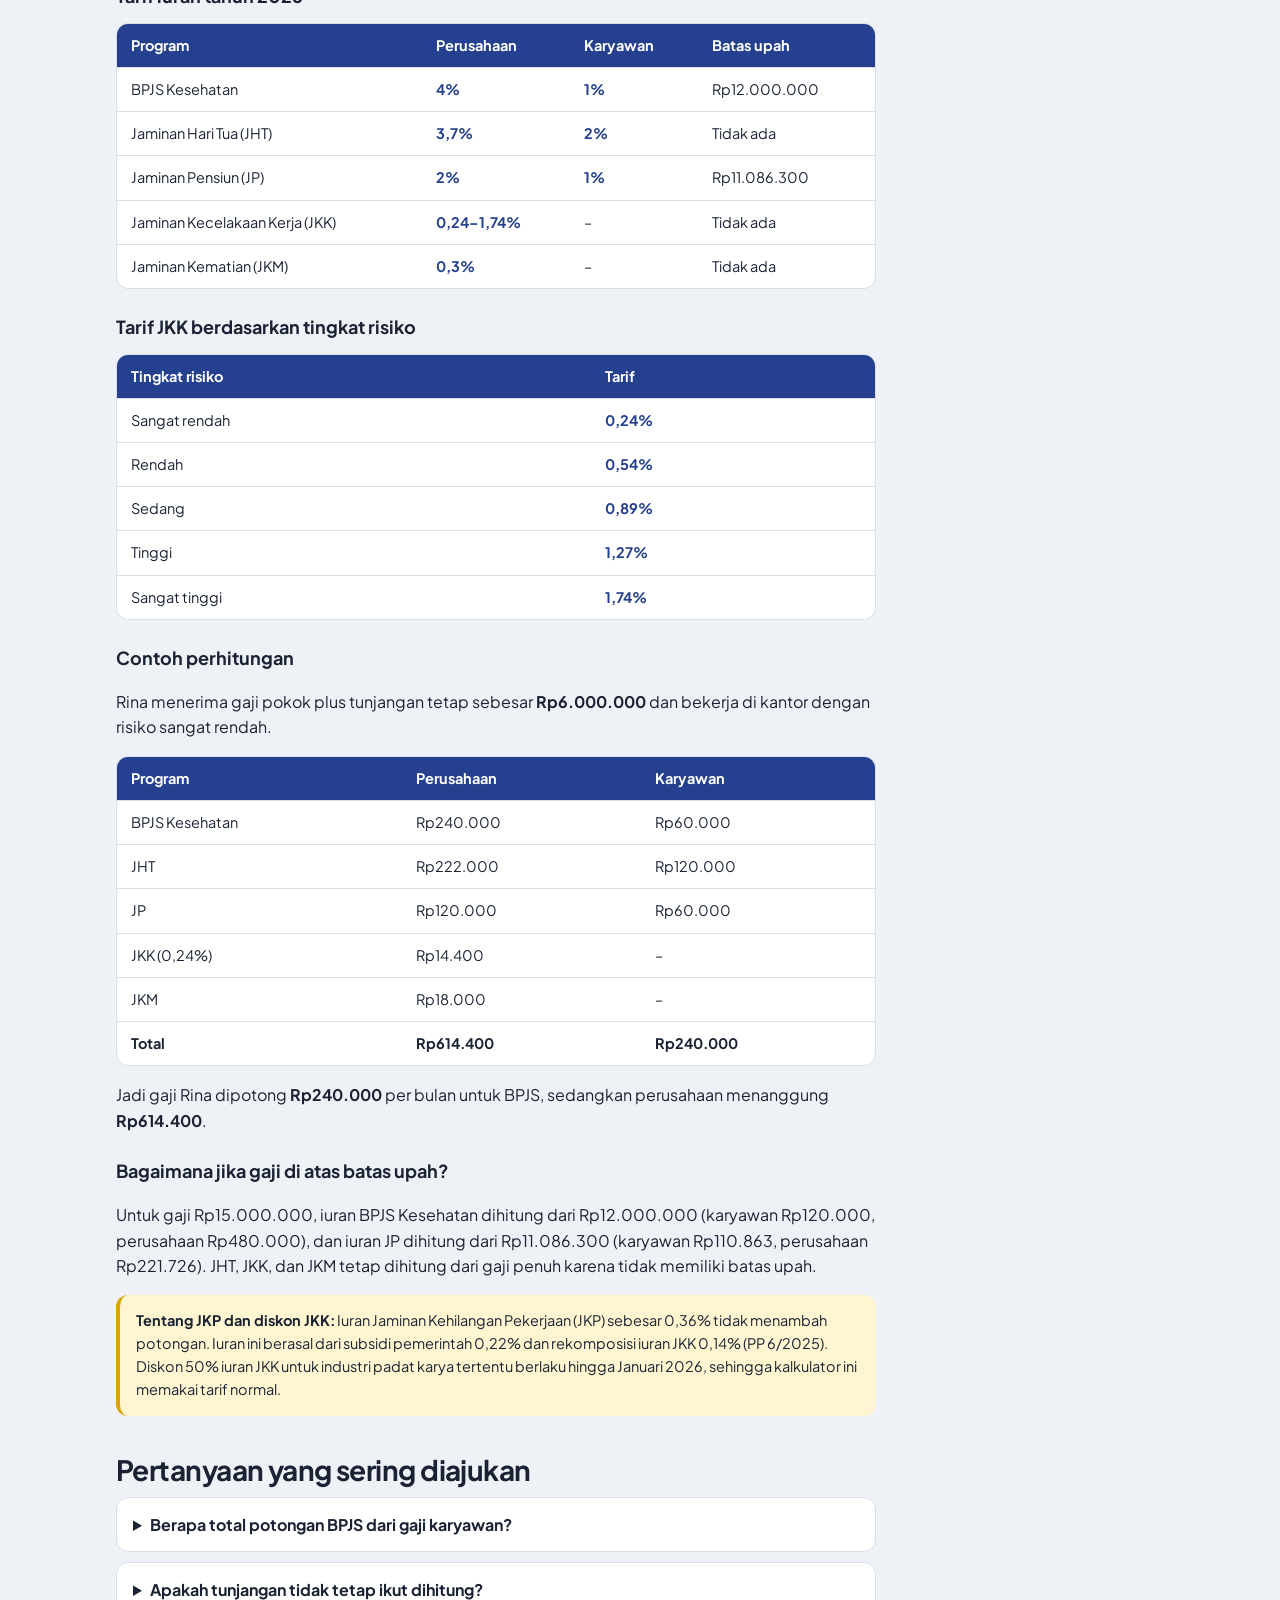
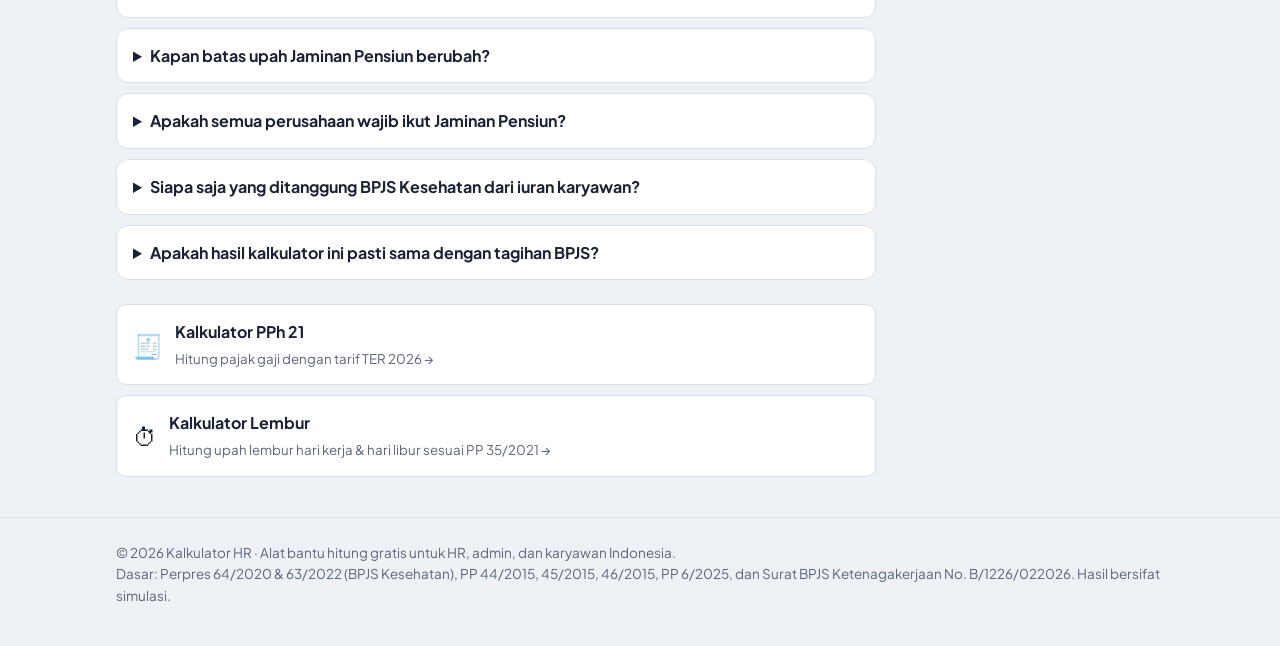
==== commit 5fe339c3: "Desain ulang tampilan dengan motif slip gaji - Beranda baru: slip gaji interaktif (continuous form) " ====
--- a/kalkulator-bpjs/index.html
+++ b/kalkulator-bpjs/index.html
@@ -12,7 +12,7 @@
 <meta property="og:url" content="https://fahrurrozim67-beep.github.io/kalkulator-hr/kalkulator-bpjs/">
 <meta property="og:title" content="Kalkulator BPJS 2026 – Kesehatan & Ketenagakerjaan">
 <meta property="og:description" content="Hitung potongan BPJS karyawan dan beban perusahaan dengan tarif dan batas upah terbaru 2026. Gratis, tanpa daftar.">
-<meta name="theme-color" content="#0f6e56">
+<meta name="theme-color" content="#24408E">
 <link rel="preconnect" href="https://fonts.googleapis.com">
 <link rel="preconnect" href="https://fonts.gstatic.com" crossorigin>
 <link href="https://fonts.googleapis.com/css2?family=Plus+Jakarta+Sans:wght@400;500;600;700;800&display=swap" rel="stylesheet">
@@ -168,12 +168,14 @@
   .stat{background:#f2f2f2}
 }
 </style>
+<link href="https://fonts.googleapis.com/css2?family=Courier+Prime:wght@400;700&display=swap" rel="stylesheet">
+<link rel="stylesheet" href="../assets/theme.css">
 </head>
 <body>
 
 <header class="top">
   <div class="wrap">
-    <a class="logo" href="../"><span class="logo-mark">⏱</span>Kalkulator HR</a>
+    <a class="logo" href="../"><span class="logo-mark">Rp</span>Kalkulator HR</a>
     <nav class="top"><a href="../">Semua Tools</a><a href="#cara-hitung">Cara Hitung</a><a href="#faq">FAQ</a></nav>
   </div>
 </header>
--- a/assets/theme.css
+++ b/assets/theme.css
@@ -0,0 +1,88 @@
+/* Tema bersama Kalkulator HR — dimuat setelah gaya bawaan tiap halaman.
+   Motif: slip gaji continuous form (printer dot-matrix). */
+:root{
+  --bg:#EEF1F6; --surface:#FFFFFF; --ink:#1A2233; --muted:#5B6578; --line:#D9DEE8;
+  --brand:#24408E; --brand-ink:#FFFFFF; --brand-soft:#E4E9F6;
+  --accent:#D9A400; --accent-soft:#FFF5D1; --warn:#C0392B; --warn-soft:#FBE7E4;
+  --shadow:0 1px 0 rgba(26,34,51,.03),0 14px 30px -22px rgba(26,34,51,.35);
+  --paper:#FFFFFF; --paper-ink:#1A2233; --marker:#FFE15A; --stamp:#C0392B; --greenbar:#EEF6F0;
+  --mono:"Courier Prime",ui-monospace,"Courier New",monospace;
+}
+@media (prefers-color-scheme:dark){
+  :root{
+    --bg:#0F1422; --surface:#171E30; --ink:#E6EAF3; --muted:#9AA4B8; --line:#283149;
+    --brand:#8EA6FF; --brand-ink:#0F1422; --brand-soft:#1D2747;
+    --accent:#F2C94C; --accent-soft:#2E2A18; --warn:#FF8A75; --warn-soft:#3A1F1B;
+    --shadow:none; --paper:#F6F7FA;
+  }
+}
+:focus-visible{outline:2px solid var(--brand);outline-offset:3px}
+
+/* Kepala halaman */
+header.top{background:transparent;border-bottom:0}
+header.top .wrap{height:68px}
+.logo{font-size:17px}
+.logo-mark{border-radius:8px;width:32px;height:32px;font-size:12.5px;font-weight:800;letter-spacing:-.02em}
+.hero{padding:30px 0 28px}
+.hero h1{font-size:clamp(30px,5vw,46px);letter-spacing:-.04em;line-height:1.08;max-width:18ch}
+.badge{border-radius:6px;font-weight:700}
+.card{border-radius:14px}
+.step span{background:var(--brand);color:var(--brand-ink)}
+
+/* Panel hasil = slip cetak */
+.card.result{position:relative;background:var(--paper);color:var(--paper-ink);border:0;border-radius:3px;
+  padding:26px 40px 28px;
+  box-shadow:0 26px 48px -26px rgba(20,30,60,.5),0 2px 6px rgba(20,30,60,.08);
+  background-image:repeating-linear-gradient(to bottom,transparent 0 44px,var(--greenbar) 44px 88px)}
+.card.result::before,.card.result::after{content:"";position:absolute;top:0;bottom:0;width:22px;
+  background:radial-gradient(circle,var(--bg) 4px,transparent 4.6px) 50% 10px/22px 22px repeat-y}
+.card.result::before{left:0;border-right:1px dashed #C7CEDB}
+.card.result::after{right:0;border-left:1px dashed #C7CEDB}
+.card.result > *{position:relative;z-index:1}
+.card.result .k{color:#5B6578;opacity:1}
+.card.result .total{display:inline-block;font-family:var(--mono);font-weight:700;letter-spacing:-.01em;padding:0 4px;margin-left:-4px;
+  background:linear-gradient(transparent 52%,var(--marker) 52%,var(--marker) 90%,transparent 90%)}
+.card.result .stat{background:#fff;border:1px solid #DDE2EC;border-radius:6px}
+.card.result .stat b,
+.card.result .ln span:last-child,
+.card.result .bd-row span:not(:first-child),
+.card.result .bd-line span:last-child,
+.card.result .bd-title span:last-child,
+.card.result .desc b,
+.card.result .basis{font-family:var(--mono)}
+.card.result .stat b{font-size:17px}
+.card.result .bd,.card.result .breakdown{border-top:1.5px dashed #B9C1D1}
+.card.result .ln,.card.result .bd-row{border-bottom:1px dotted #C7CEDB}
+.card.result .ln.sum,.card.result .bd-row.sum{border-bottom:0}
+.card.result .ln.minus span:last-child{color:var(--stamp)}
+.card.result .ter-tag{background:#E4E9F6;color:#24408E;border-radius:6px}
+.card.result .desc{background:#FFF5D1;border-radius:6px}
+.card.result .actions{margin-top:4px}
+.card.result .btn-line{background:#fff;border-color:#C7CEDB;color:#1A2233}
+.card.result .btn-primary{background:#24408E;color:#fff}
+.card.result .btn-primary:hover{filter:brightness(1.1)}
+.card.result .empty{color:#5B6578;opacity:1}
+@media(max-width:420px){.card.result{padding:22px 32px 24px}}
+
+/* Kotak hasil di tool Excel tetap kartu biasa, bukan slip */
+.card.result:has(.preview),.card.result:has(#out){background:var(--surface);color:var(--ink);border:1px solid var(--line);border-radius:14px;padding:22px;background-image:none;box-shadow:var(--shadow)}
+.card.result:has(.preview)::before,.card.result:has(.preview)::after,
+.card.result:has(#out)::before,.card.result:has(#out)::after{content:none}
+.card.result:has(.preview) .btn-primary,.card.result:has(#out) .btn-primary{background:var(--brand);color:var(--brand-ink)}
+.card.result:has(.preview) .btn-line,.card.result:has(#out) .btn-line{background:var(--surface);border-color:var(--line);color:var(--ink)}
+.card.result:has(.preview) .empty,.card.result:has(#out) .empty{color:var(--muted)}
+
+/* Artikel */
+article th{background:var(--brand);color:var(--brand-ink)}
+.note{background:var(--accent-soft);color:var(--ink);border-left:4px solid var(--accent)}
+.related{border-radius:10px}
+.related:hover{border-color:var(--brand)}
+footer{border-top:1px solid var(--line)}
+
+@media print{
+  .card.result{box-shadow:none;background-image:none}
+  .card.result::before,.card.result::after{content:none}
+}
+
+/* Kolom kunci di Penghapus Duplikat: tanda stabilo */
+.preview th.key{background:var(--marker);color:#1A2233}
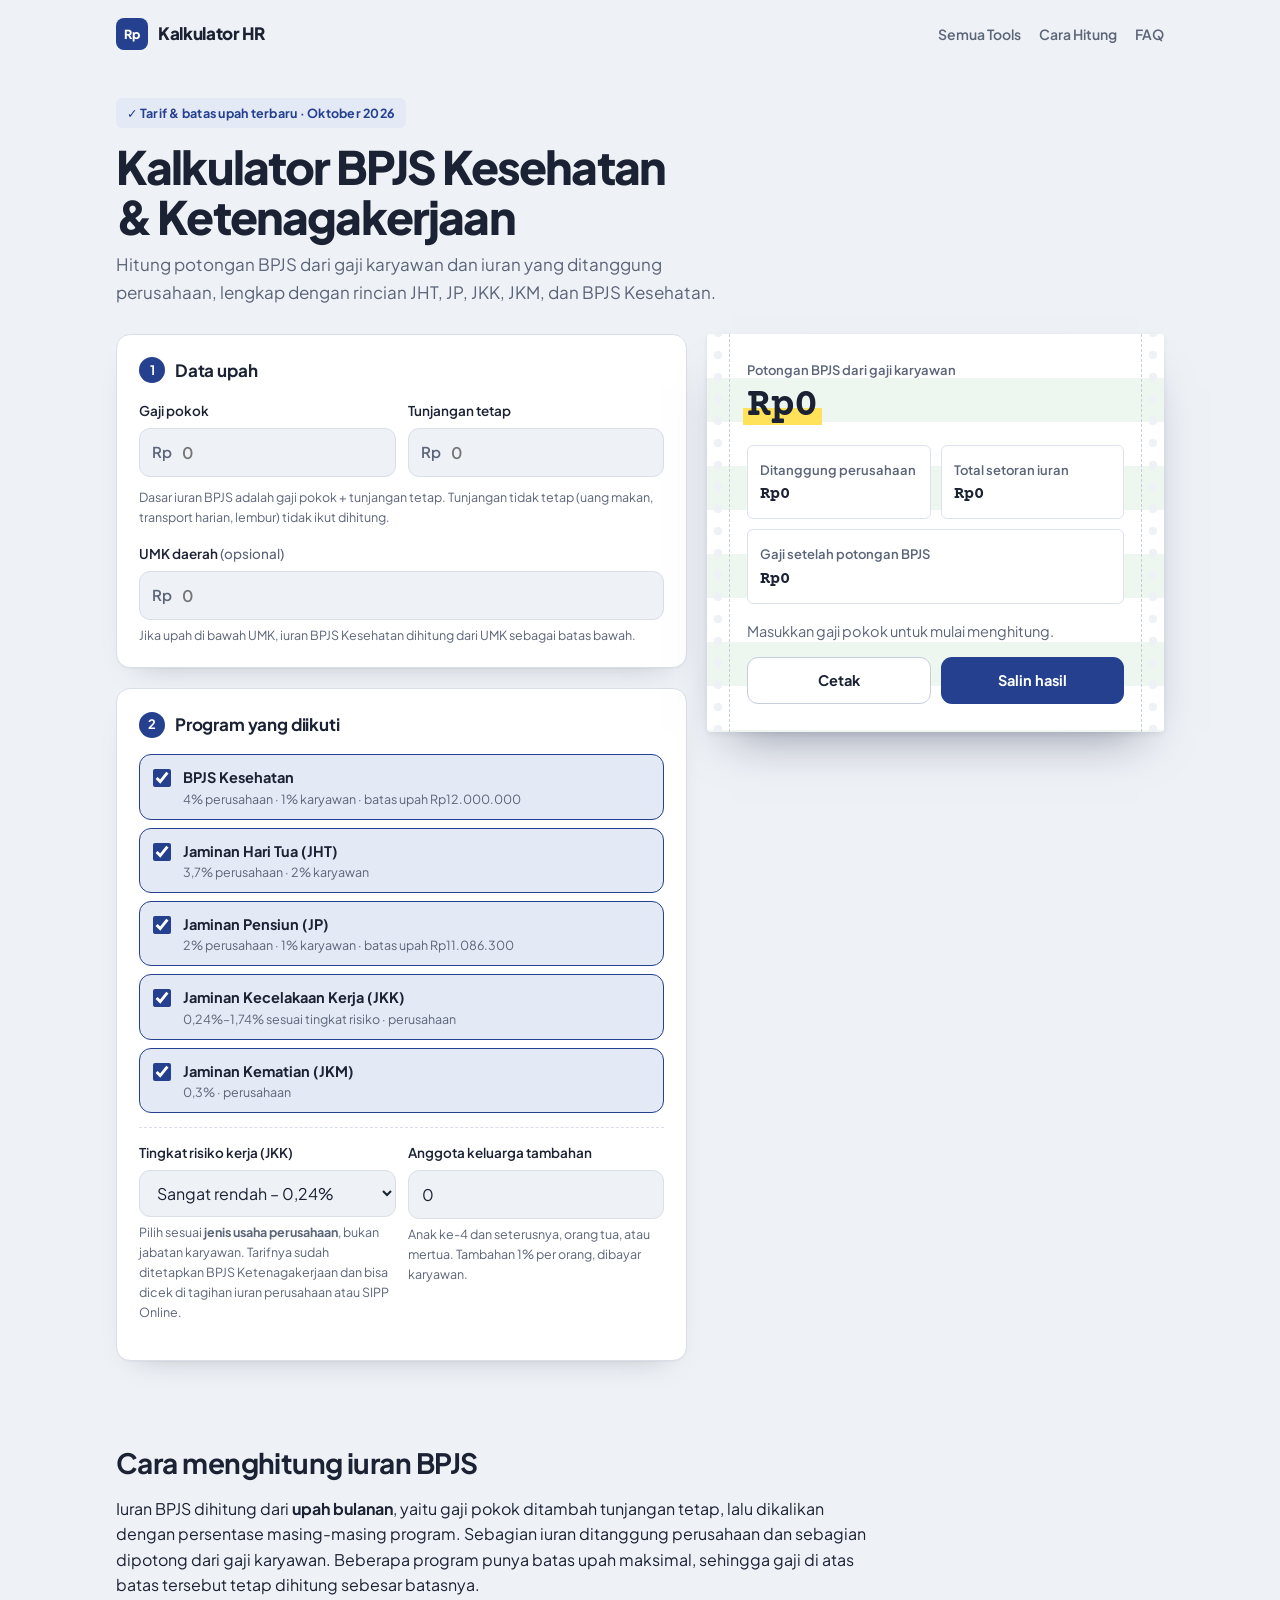
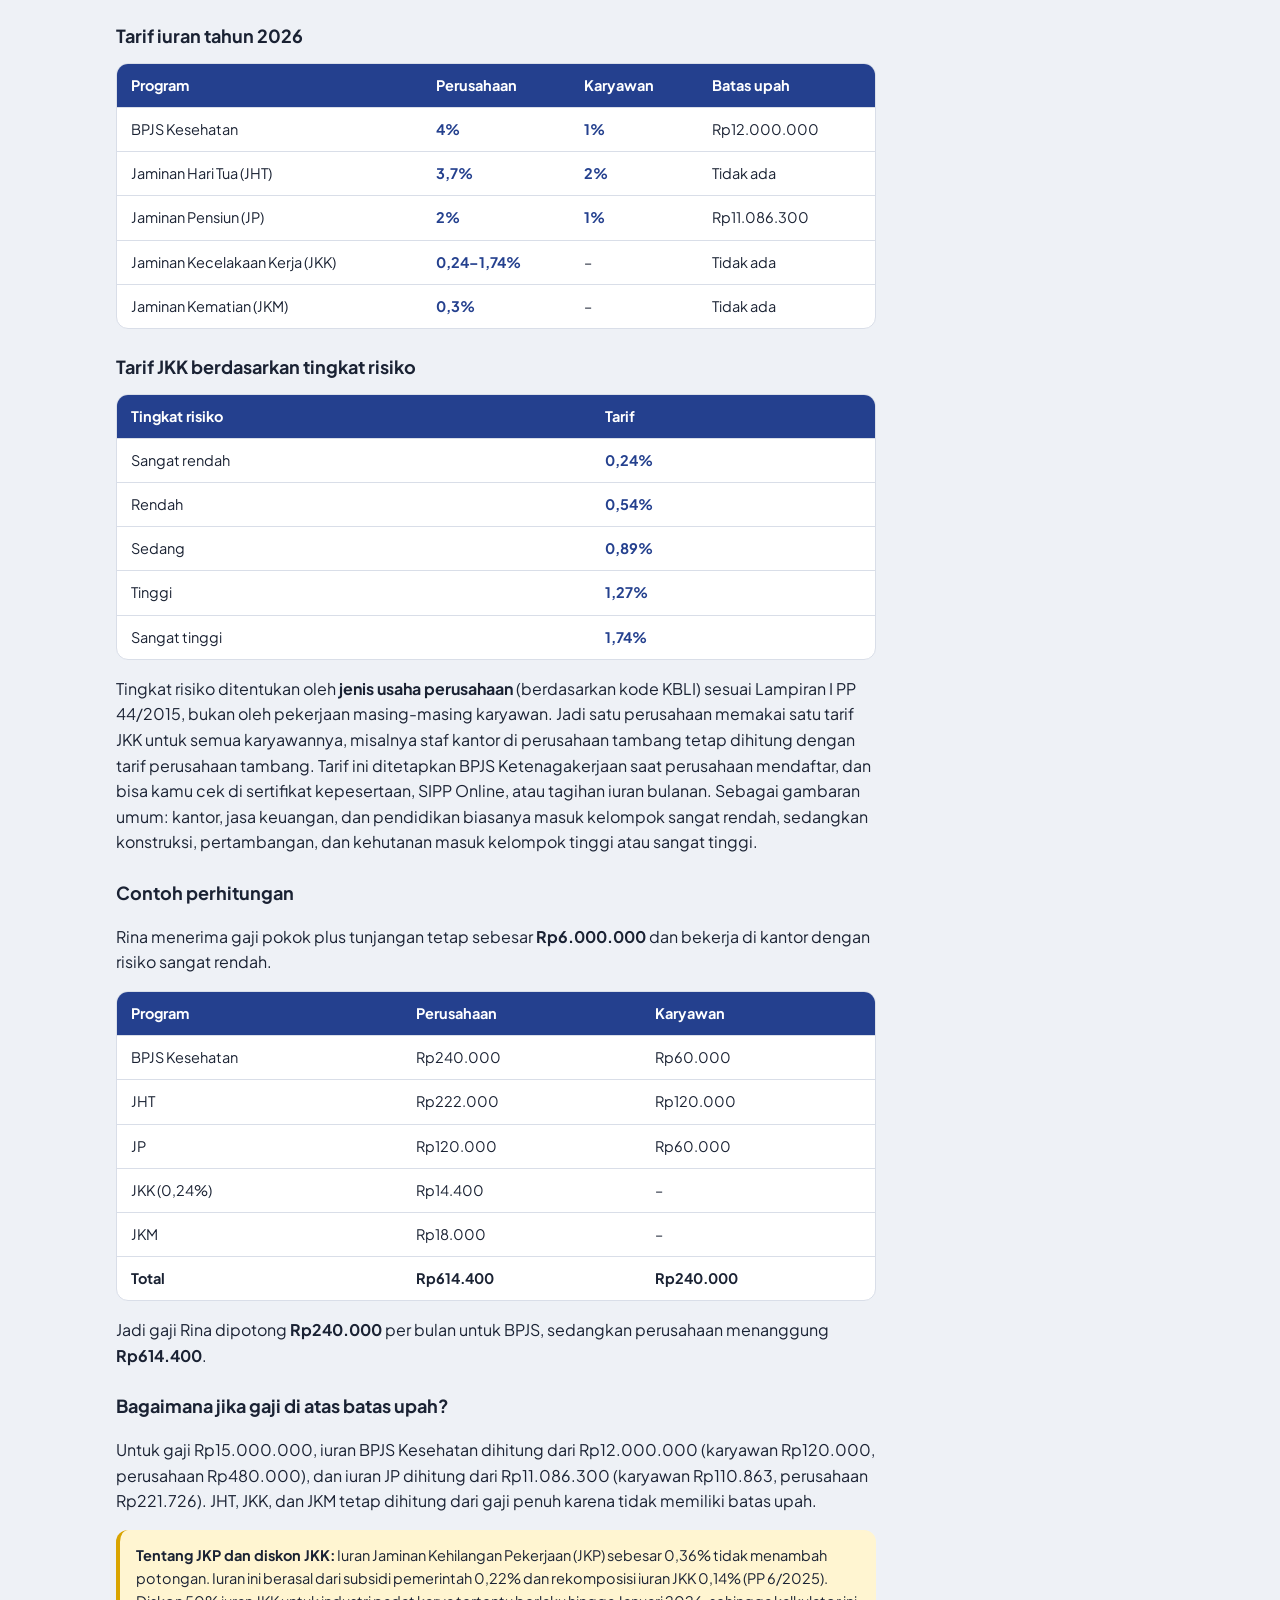
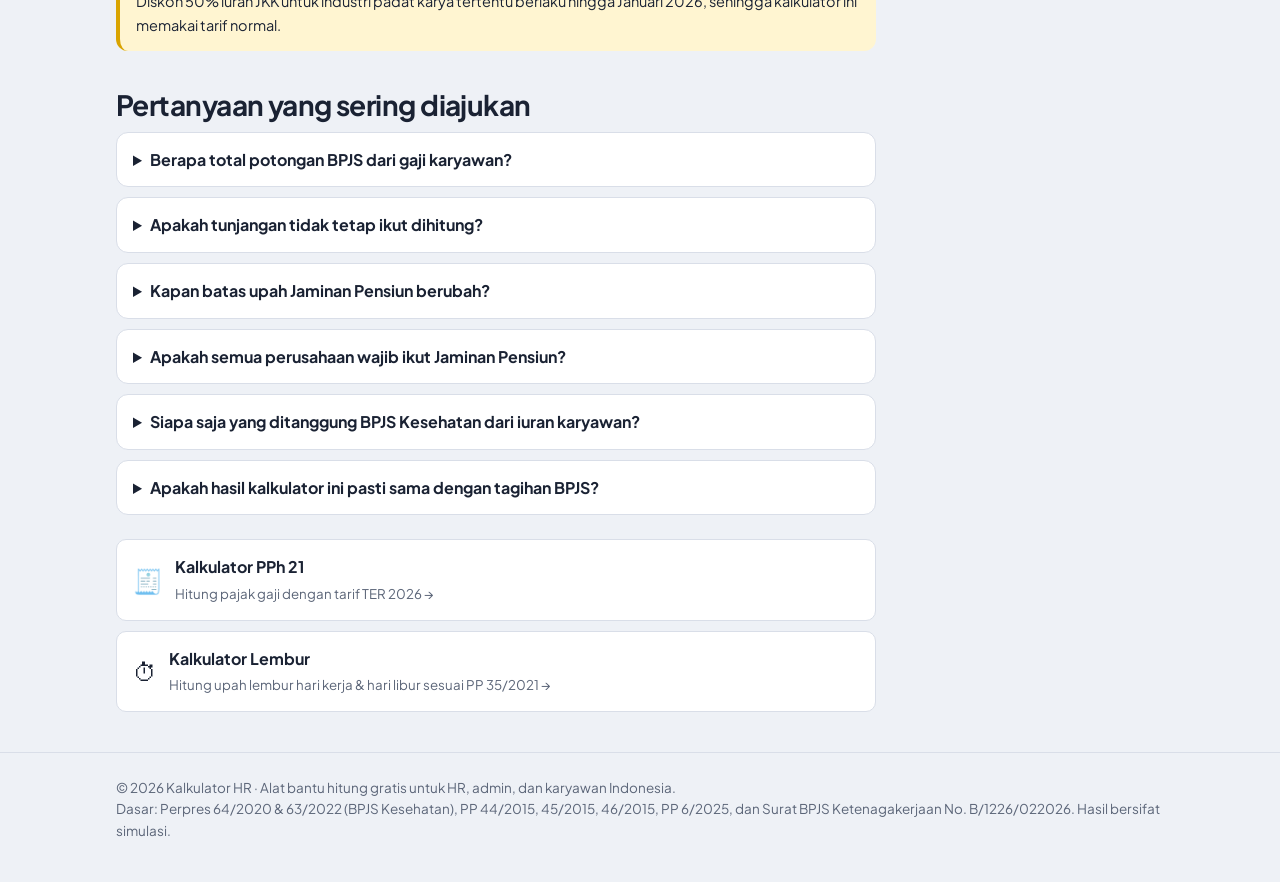
==== commit 7b51e53b: "Jelaskan cara menentukan tingkat risiko JKK" ====
--- a/kalkulator-bpjs/index.html
+++ b/kalkulator-bpjs/index.html
@@ -228,7 +228,7 @@
               <option value="4">Tinggi – 1,27%</option>
               <option value="5">Sangat tinggi – 1,74%</option>
             </select>
-            <div class="hint">Kantor/jasa umumnya "sangat rendah". Konstruksi, tambang, dan perkebunan bisa lebih tinggi.</div>
+            <div class="hint">Pilih sesuai <b>jenis usaha perusahaan</b>, bukan jabatan karyawan. Tarifnya sudah ditetapkan BPJS Ketenagakerjaan dan bisa dicek di tagihan iuran perusahaan atau SIPP Online.</div>
           </div>
           <div class="field">
             <label class="lbl" for="keluarga">Anggota keluarga tambahan</label>
@@ -292,6 +292,7 @@
         <tr><td>Sangat tinggi</td><td class="x">1,74%</td></tr>
       </tbody>
     </table></div>
+    <p>Tingkat risiko ditentukan oleh <strong>jenis usaha perusahaan</strong> (berdasarkan kode KBLI) sesuai Lampiran I PP 44/2015, bukan oleh pekerjaan masing-masing karyawan. Jadi satu perusahaan memakai satu tarif JKK untuk semua karyawannya, misalnya staf kantor di perusahaan tambang tetap dihitung dengan tarif perusahaan tambang. Tarif ini ditetapkan BPJS Ketenagakerjaan saat perusahaan mendaftar, dan bisa kamu cek di sertifikat kepesertaan, SIPP Online, atau tagihan iuran bulanan. Sebagai gambaran umum: kantor, jasa keuangan, dan pendidikan biasanya masuk kelompok sangat rendah, sedangkan konstruksi, pertambangan, dan kehutanan masuk kelompok tinggi atau sangat tinggi.</p>
 
     <h3>Contoh perhitungan</h3>
     <p>Rina menerima gaji pokok plus tunjangan tetap sebesar <strong>Rp6.000.000</strong> dan bekerja di kantor dengan risiko sangat rendah.</p>
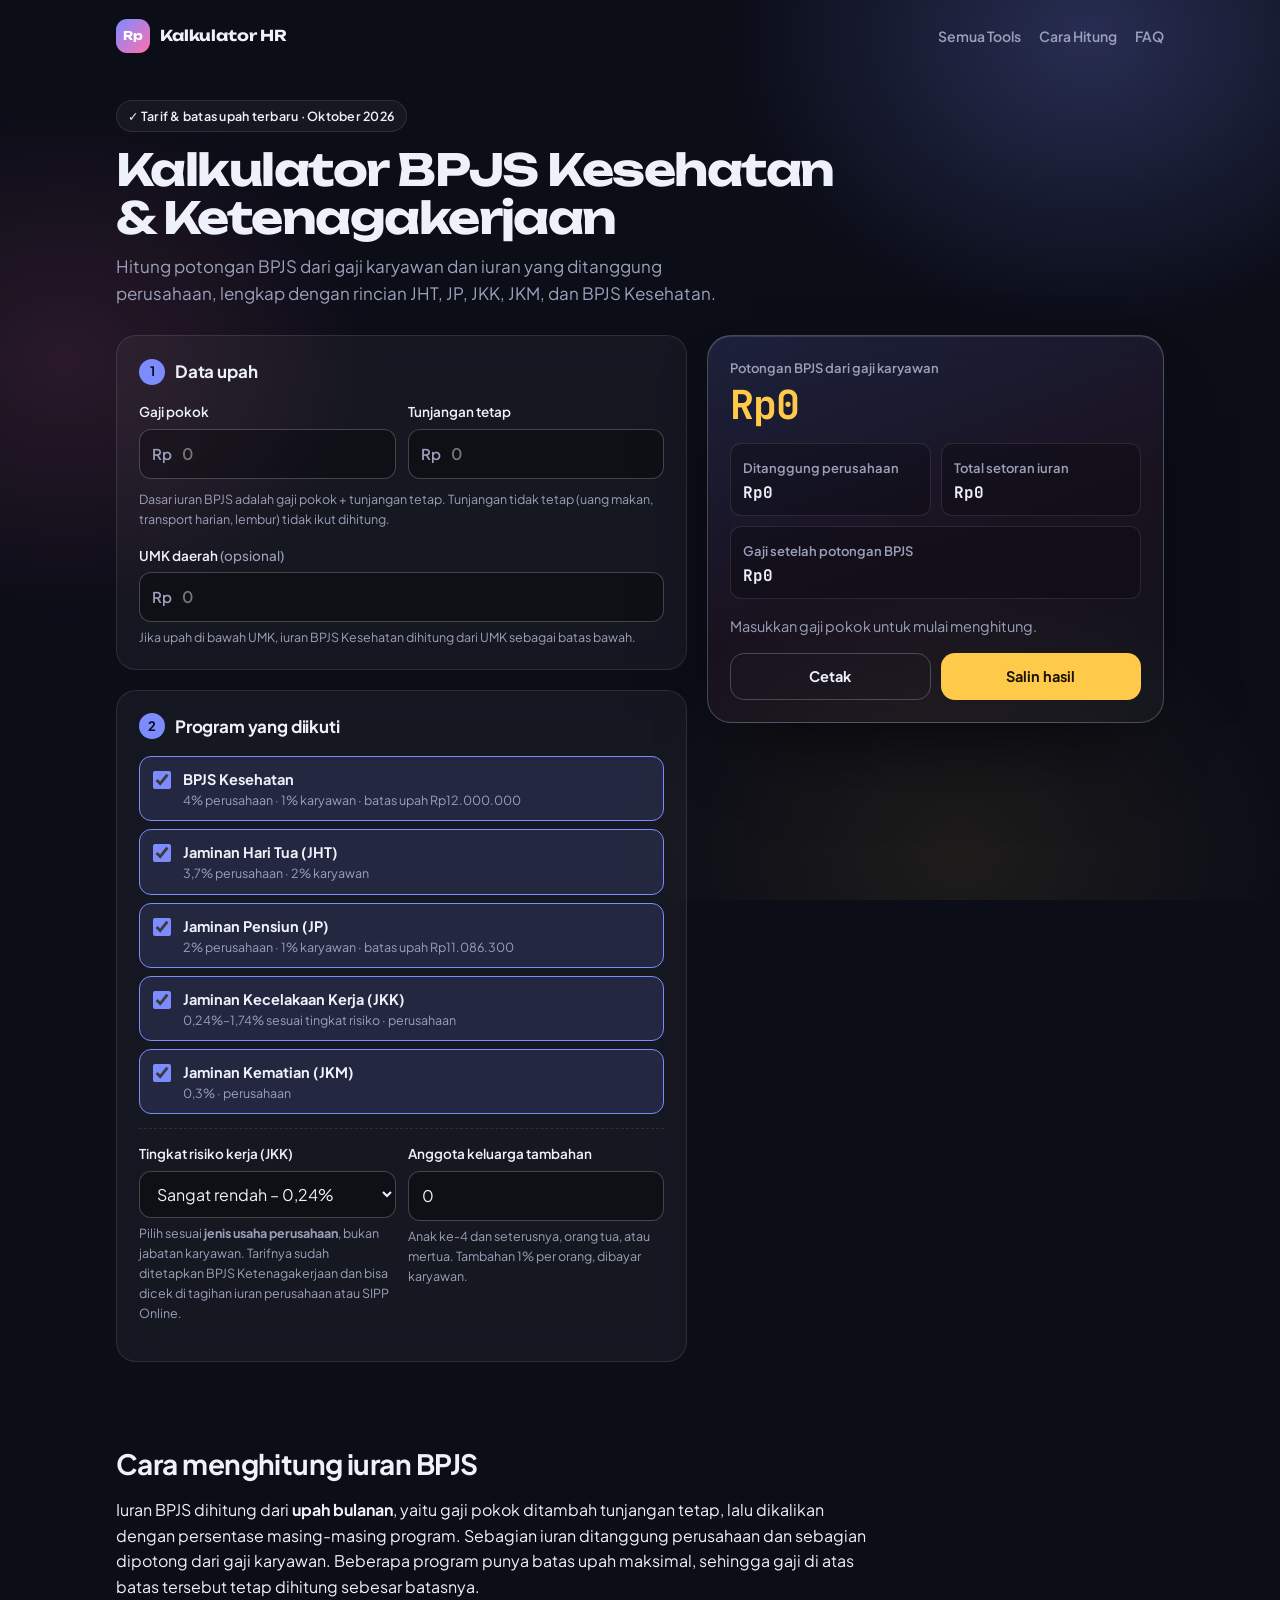
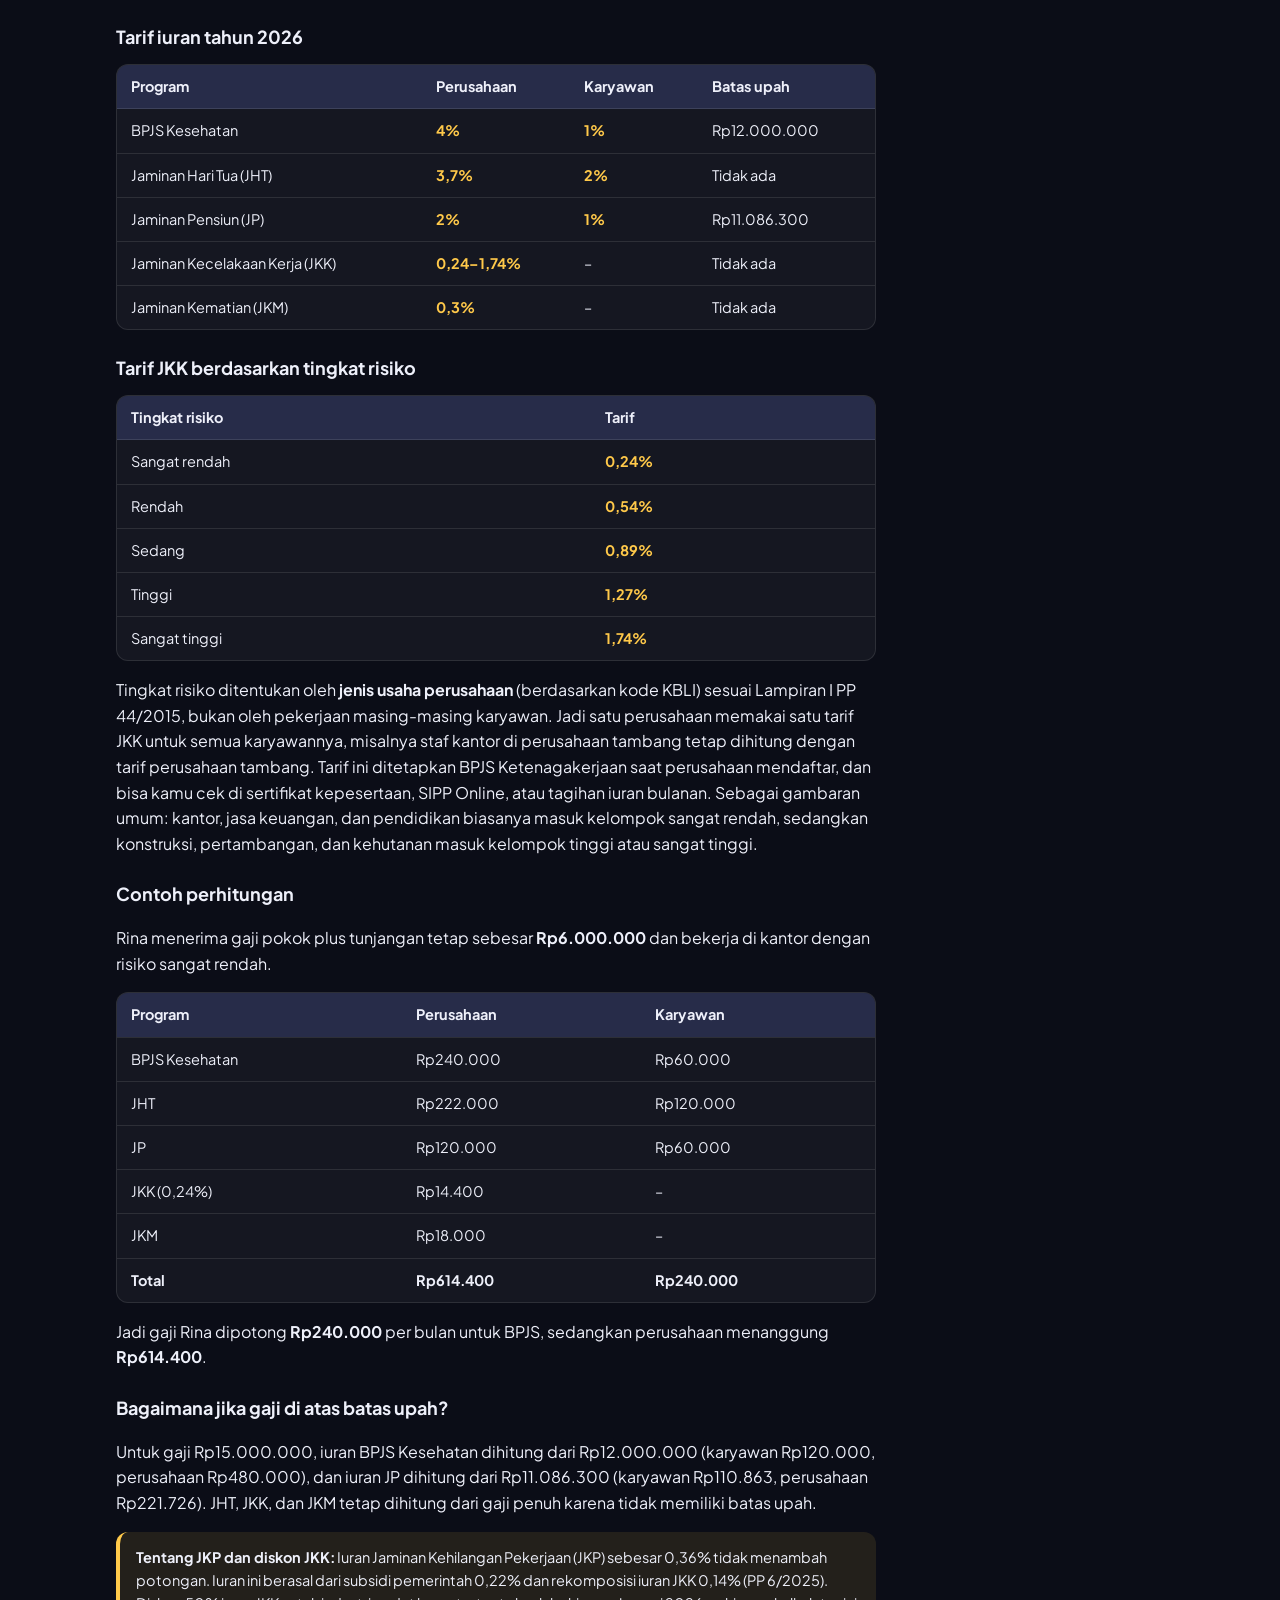
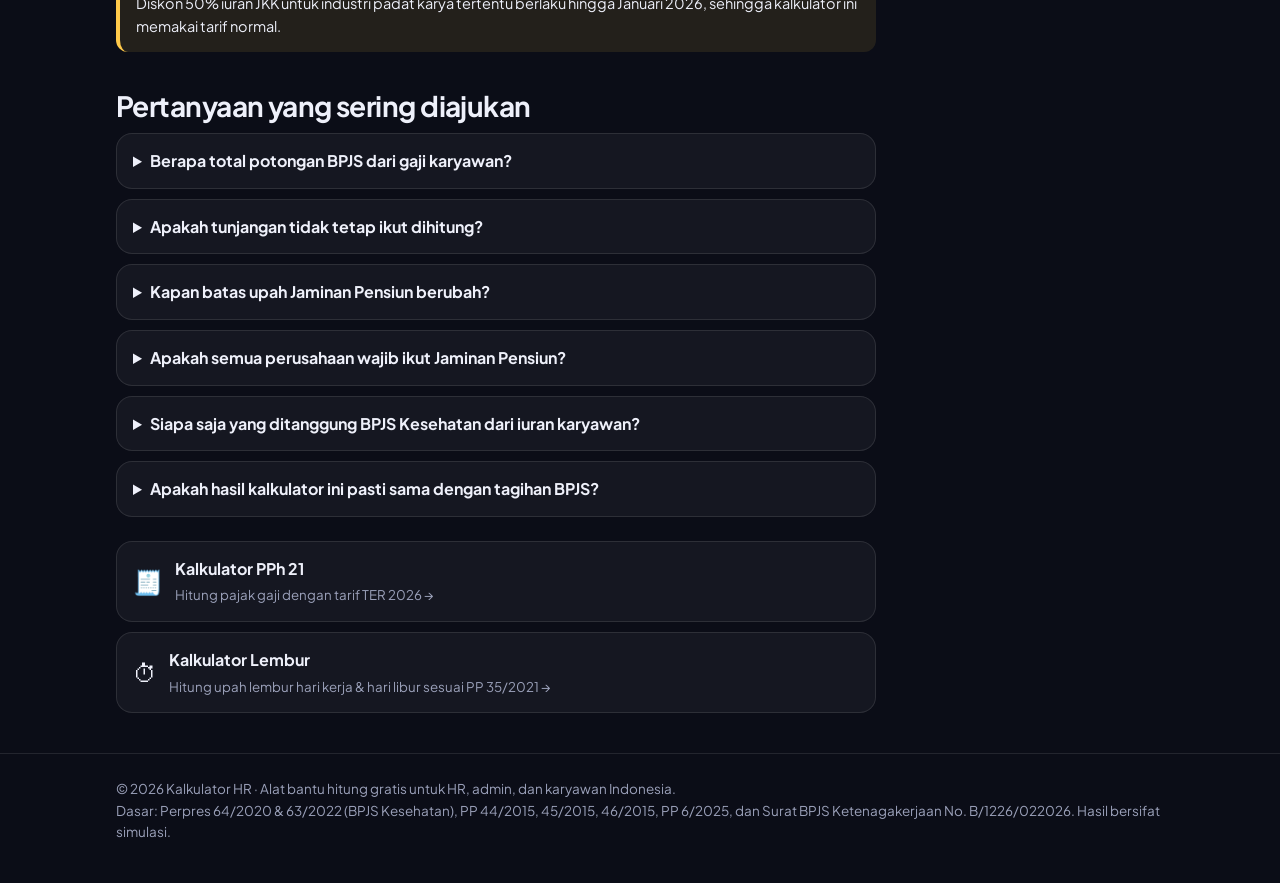
==== commit 95b10cbc: "Desain ulang tampilan: tema gelap dengan kartu kaca Beranda dan keenam halaman alat memakai tema gel" ====
--- a/kalkulator-bpjs/index.html
+++ b/kalkulator-bpjs/index.html
@@ -12,7 +12,7 @@
 <meta property="og:url" content="https://fahrurrozim67-beep.github.io/kalkulator-hr/kalkulator-bpjs/">
 <meta property="og:title" content="Kalkulator BPJS 2026 – Kesehatan & Ketenagakerjaan">
 <meta property="og:description" content="Hitung potongan BPJS karyawan dan beban perusahaan dengan tarif dan batas upah terbaru 2026. Gratis, tanpa daftar.">
-<meta name="theme-color" content="#24408E">
+<meta name="theme-color" content="#0B0D17">
 <link rel="preconnect" href="https://fonts.googleapis.com">
 <link rel="preconnect" href="https://fonts.gstatic.com" crossorigin>
 <link href="https://fonts.googleapis.com/css2?family=Plus+Jakarta+Sans:wght@400;500;600;700;800&display=swap" rel="stylesheet">
@@ -168,7 +168,7 @@
   .stat{background:#f2f2f2}
 }
 </style>
-<link href="https://fonts.googleapis.com/css2?family=Courier+Prime:wght@400;700&display=swap" rel="stylesheet">
+<link href="https://fonts.googleapis.com/css2?family=Unbounded:wght@600;700&family=JetBrains+Mono:wght@500;700&display=swap" rel="stylesheet">
 <link rel="stylesheet" href="../assets/theme.css">
 </head>
 <body>
--- a/assets/theme.css
+++ b/assets/theme.css
@@ -1,48 +1,64 @@
 /* Tema bersama Kalkulator HR — dimuat setelah gaya bawaan tiap halaman.
-   Motif: slip gaji continuous form (printer dot-matrix). */
-:root{
-  --bg:#EEF1F6; --surface:#FFFFFF; --ink:#1A2233; --muted:#5B6578; --line:#D9DEE8;
-  --brand:#24408E; --brand-ink:#FFFFFF; --brand-soft:#E4E9F6;
-  --accent:#D9A400; --accent-soft:#FFF5D1; --warn:#C0392B; --warn-soft:#FBE7E4;
-  --shadow:0 1px 0 rgba(26,34,51,.03),0 14px 30px -22px rgba(26,34,51,.35);
-  --paper:#FFFFFF; --paper-ink:#1A2233; --marker:#FFE15A; --stamp:#C0392B; --greenbar:#EEF6F0;
-  --mono:"Courier Prime",ui-monospace,"Courier New",monospace;
+   Gaya: gelap modern, kartu kaca, aksen biru-pink-emas (emas = uang yang masuk rekening).
+   Selektor html:root sengaja lebih kuat dari :root di tiap halaman, jadi tema ini menang
+   baik di mode terang maupun gelap perangkat. */
+html:root{
+  color-scheme:dark;
+  --bg:#0B0D17; --surface:#141828; --ink:#EEF0FA; --muted:#9BA1BA; --line:rgba(255,255,255,.10);
+  --brand:#7C8CFF; --brand-ink:#0B0D17; --brand-soft:rgba(124,140,255,.14);
+  --accent:#FFC94A; --accent-soft:rgba(255,201,74,.10); --warn:#FF8A8A; --warn-soft:rgba(255,138,138,.12);
+  --pink:#FF6FAE; --mint:#5BE3C4; --gold:#FFC94A; --line-hi:rgba(255,255,255,.22);
+  --glass:rgba(255,255,255,.045); --glass-hi:rgba(255,255,255,.08);
+  --radius:20px; --shadow:none;
+  --display:"Unbounded","Plus Jakarta Sans",system-ui,sans-serif;
+  --mono:"JetBrains Mono",ui-monospace,"Cascadia Mono",monospace;
 }
-@media (prefers-color-scheme:dark){
-  :root{
-    --bg:#0F1422; --surface:#171E30; --ink:#E6EAF3; --muted:#9AA4B8; --line:#283149;
-    --brand:#8EA6FF; --brand-ink:#0F1422; --brand-soft:#1D2747;
-    --accent:#F2C94C; --accent-soft:#2E2A18; --warn:#FF8A75; --warn-soft:#3A1F1B;
-    --shadow:none; --paper:#F6F7FA;
-  }
-}
-:focus-visible{outline:2px solid var(--brand);outline-offset:3px}
+body{background:var(--bg);color:var(--ink);position:relative;overflow-x:hidden}
+body::before{content:"";position:fixed;inset:0;z-index:-1;pointer-events:none;
+  background:
+    radial-gradient(520px 420px at 85% 4%,rgba(124,140,255,.26),transparent 70%),
+    radial-gradient(460px 380px at 5% 40%,rgba(255,111,174,.13),transparent 70%),
+    radial-gradient(520px 420px at 75% 95%,rgba(255,201,74,.08),transparent 70%)}
+:focus-visible{outline:2px solid var(--gold);outline-offset:3px}
 
 /* Kepala halaman */
 header.top{background:transparent;border-bottom:0}
-header.top .wrap{height:68px}
-.logo{font-size:17px}
-.logo-mark{border-radius:8px;width:32px;height:32px;font-size:12.5px;font-weight:800;letter-spacing:-.02em}
-.hero{padding:30px 0 28px}
-.hero h1{font-size:clamp(30px,5vw,46px);letter-spacing:-.04em;line-height:1.08;max-width:18ch}
-.badge{border-radius:6px;font-weight:700}
-.card{border-radius:14px}
+header.top .wrap{height:72px}
+.logo{font-family:var(--display);font-weight:700;font-size:15px;letter-spacing:-.01em}
+.logo-mark{width:34px;height:34px;border-radius:11px;background:linear-gradient(135deg,var(--brand),var(--pink));color:#fff;font-size:12px;font-weight:700}
+nav.top a{color:var(--muted)}
+nav.top a:hover{color:var(--ink)}
+.hero{padding:28px 0 28px}
+.hero h1{font-family:var(--display);font-weight:700;font-size:clamp(26px,4.6vw,44px);letter-spacing:-.035em;line-height:1.1;max-width:20ch;text-wrap:balance}
+.badge{border-radius:999px;font-weight:600;background:var(--glass);color:var(--ink);border:1px solid var(--line)}
+
+/* Kartu kaca */
+.card{background:var(--glass);border:1px solid var(--line);border-radius:var(--radius);
+  -webkit-backdrop-filter:blur(14px);backdrop-filter:blur(14px)}
+.step{font-weight:700}
 .step span{background:var(--brand);color:var(--brand-ink)}
 
-/* Panel hasil = slip cetak */
-.card.result{position:relative;background:var(--paper);color:var(--paper-ink);border:0;border-radius:3px;
-  padding:26px 40px 28px;
-  box-shadow:0 26px 48px -26px rgba(20,30,60,.5),0 2px 6px rgba(20,30,60,.08);
-  background-image:repeating-linear-gradient(to bottom,transparent 0 44px,var(--greenbar) 44px 88px)}
-.card.result::before,.card.result::after{content:"";position:absolute;top:0;bottom:0;width:22px;
-  background:radial-gradient(circle,var(--bg) 4px,transparent 4.6px) 50% 10px/22px 22px repeat-y}
-.card.result::before{left:0;border-right:1px dashed #C7CEDB}
-.card.result::after{right:0;border-left:1px dashed #C7CEDB}
-.card.result > *{position:relative;z-index:1}
-.card.result .k{color:#5B6578;opacity:1}
-.card.result .total{display:inline-block;font-family:var(--mono);font-weight:700;letter-spacing:-.01em;padding:0 4px;margin-left:-4px;
-  background:linear-gradient(transparent 52%,var(--marker) 52%,var(--marker) 90%,transparent 90%)}
-.card.result .stat{background:#fff;border:1px solid #DDE2EC;border-radius:6px}
+/* Isian */
+input[type=text],input[type=number],input[type=date],select,textarea{background:rgba(0,0,0,.28);border-color:var(--line-hi);color:var(--ink);border-radius:12px}
+input:focus,select:focus,textarea:focus{border-color:var(--gold);background:rgba(0,0,0,.36);box-shadow:0 0 0 3px rgba(255,201,74,.16)}
+select option{background:var(--surface);color:var(--ink)}
+.seg{background:rgba(0,0,0,.28);border-color:var(--line)}
+.seg button[aria-pressed=true]{background:var(--brand);color:var(--brand-ink);box-shadow:0 6px 18px -8px rgba(124,140,255,.8)}
+.ot{background:rgba(0,0,0,.18);border-color:var(--line)}
+.ot select,.ot input{background:rgba(0,0,0,.28)}
+.btn{border-radius:14px}
+.btn-primary{background:var(--gold);color:#1B1405}
+.btn-line{background:var(--glass);border-color:var(--line-hi);color:var(--ink)}
+.btn-ghost{border-color:var(--line-hi)}
+.btn-ghost:hover{border-color:var(--gold);color:var(--gold)}
+
+/* Panel hasil: kartu kaca dengan angka emas */
+.card.result{position:relative;color:var(--ink);border:1px solid var(--line-hi);border-radius:24px;
+  background:linear-gradient(160deg,rgba(124,140,255,.16),rgba(255,111,174,.06) 55%,rgba(255,255,255,.03));
+  box-shadow:0 40px 80px -40px rgba(0,0,0,.8),inset 0 1px 0 rgba(255,255,255,.12)}
+.card.result .k{color:var(--muted);opacity:1}
+.card.result .total{font-family:var(--mono);font-weight:700;letter-spacing:-.03em;color:var(--gold);overflow-wrap:anywhere}
+.card.result .stat{background:rgba(0,0,0,.22);border:1px solid var(--line)}
 .card.result .stat b,
 .card.result .ln span:last-child,
 .card.result .bd-row span:not(:first-child),
@@ -50,39 +66,41 @@
 .card.result .bd-title span:last-child,
 .card.result .desc b,
 .card.result .basis{font-family:var(--mono)}
-.card.result .stat b{font-size:17px}
-.card.result .bd,.card.result .breakdown{border-top:1.5px dashed #B9C1D1}
-.card.result .ln,.card.result .bd-row{border-bottom:1px dotted #C7CEDB}
+.card.result .bd,.card.result .breakdown{border-top:1px dashed var(--line-hi)}
+.card.result .ln,.card.result .bd-row{border-bottom:1px solid var(--line)}
 .card.result .ln.sum,.card.result .bd-row.sum{border-bottom:0}
-.card.result .ln.minus span:last-child{color:var(--stamp)}
-.card.result .ter-tag{background:#E4E9F6;color:#24408E;border-radius:6px}
-.card.result .desc{background:#FFF5D1;border-radius:6px}
-.card.result .actions{margin-top:4px}
-.card.result .btn-line{background:#fff;border-color:#C7CEDB;color:#1A2233}
-.card.result .btn-primary{background:#24408E;color:#fff}
-.card.result .btn-primary:hover{filter:brightness(1.1)}
-.card.result .empty{color:#5B6578;opacity:1}
-@media(max-width:420px){.card.result{padding:22px 32px 24px}}
+.card.result .ln.minus span:last-child{color:var(--warn)}
+.card.result .ter-tag{background:rgba(255,111,174,.16);color:var(--pink)}
+.card.result .desc{background:var(--accent-soft);border:1px solid rgba(255,201,74,.25)}
+.card.result .btn-line{background:transparent;border-color:var(--line-hi);color:var(--ink)}
+.card.result .btn-primary{background:var(--gold);color:#1B1405}
+.card.result .empty{color:var(--muted);opacity:1}
 
-/* Kotak hasil di tool Excel tetap kartu biasa, bukan slip */
-.card.result:has(.preview),.card.result:has(#out){background:var(--surface);color:var(--ink);border:1px solid var(--line);border-radius:14px;padding:22px;background-image:none;box-shadow:var(--shadow)}
-.card.result:has(.preview)::before,.card.result:has(.preview)::after,
-.card.result:has(#out)::before,.card.result:has(#out)::after{content:none}
-.card.result:has(.preview) .btn-primary,.card.result:has(#out) .btn-primary{background:var(--brand);color:var(--brand-ink)}
-.card.result:has(.preview) .btn-line,.card.result:has(#out) .btn-line{background:var(--surface);border-color:var(--line);color:var(--ink)}
-.card.result:has(.preview) .empty,.card.result:has(#out) .empty{color:var(--muted)}
+/* Kotak hasil di tool Excel: kartu kaca biasa */
+.card.result:has(.preview),.card.result:has(#out){background:var(--glass);border-color:var(--line);border-radius:var(--radius)}
+
+/* Tabel pratinjau Excel */
+.preview th{background:#1E2440;color:var(--ink)}
+.preview th.key{background:var(--gold);color:#1B1405}
 
 /* Artikel */
-article th{background:var(--brand);color:var(--brand-ink)}
+article th{background:rgba(124,140,255,.18);color:var(--ink)}
+.table-wrap{background:var(--glass);border-color:var(--line)}
+td.x{color:var(--gold)}
+.formula{background:var(--glass);border-color:var(--line);border-left-color:var(--brand);font-family:var(--mono);font-weight:500}
 .note{background:var(--accent-soft);color:var(--ink);border-left:4px solid var(--accent)}
-.related{border-radius:10px}
-.related:hover{border-color:var(--brand)}
+details{background:var(--glass);border-color:var(--line);border-radius:16px}
+.related{background:var(--glass);border-color:var(--line);border-radius:16px}
+.related:hover{border-color:var(--line-hi);background:var(--glass-hi)}
+.donate{background:var(--accent-soft);border-color:rgba(255,201,74,.3)}
+.donate a{color:var(--gold)}
+.toast{background:var(--gold);color:#1B1405}
 footer{border-top:1px solid var(--line)}
+.drop{border-color:var(--line-hi)}
 
 @media print{
-  .card.result{box-shadow:none;background-image:none}
-  .card.result::before,.card.result::after{content:none}
+  html:root{color-scheme:light;--ink:#000;--muted:#444;--line:#bbb;--bg:#fff}
+  body::before{content:none}
+  .card,.card.result{background:#fff!important;color:#000!important;box-shadow:none;-webkit-backdrop-filter:none;backdrop-filter:none}
+  .card.result .total{color:#000}
 }
-
-/* Kolom kunci di Penghapus Duplikat: tanda stabilo */
-.preview th.key{background:var(--marker);color:#1A2233}
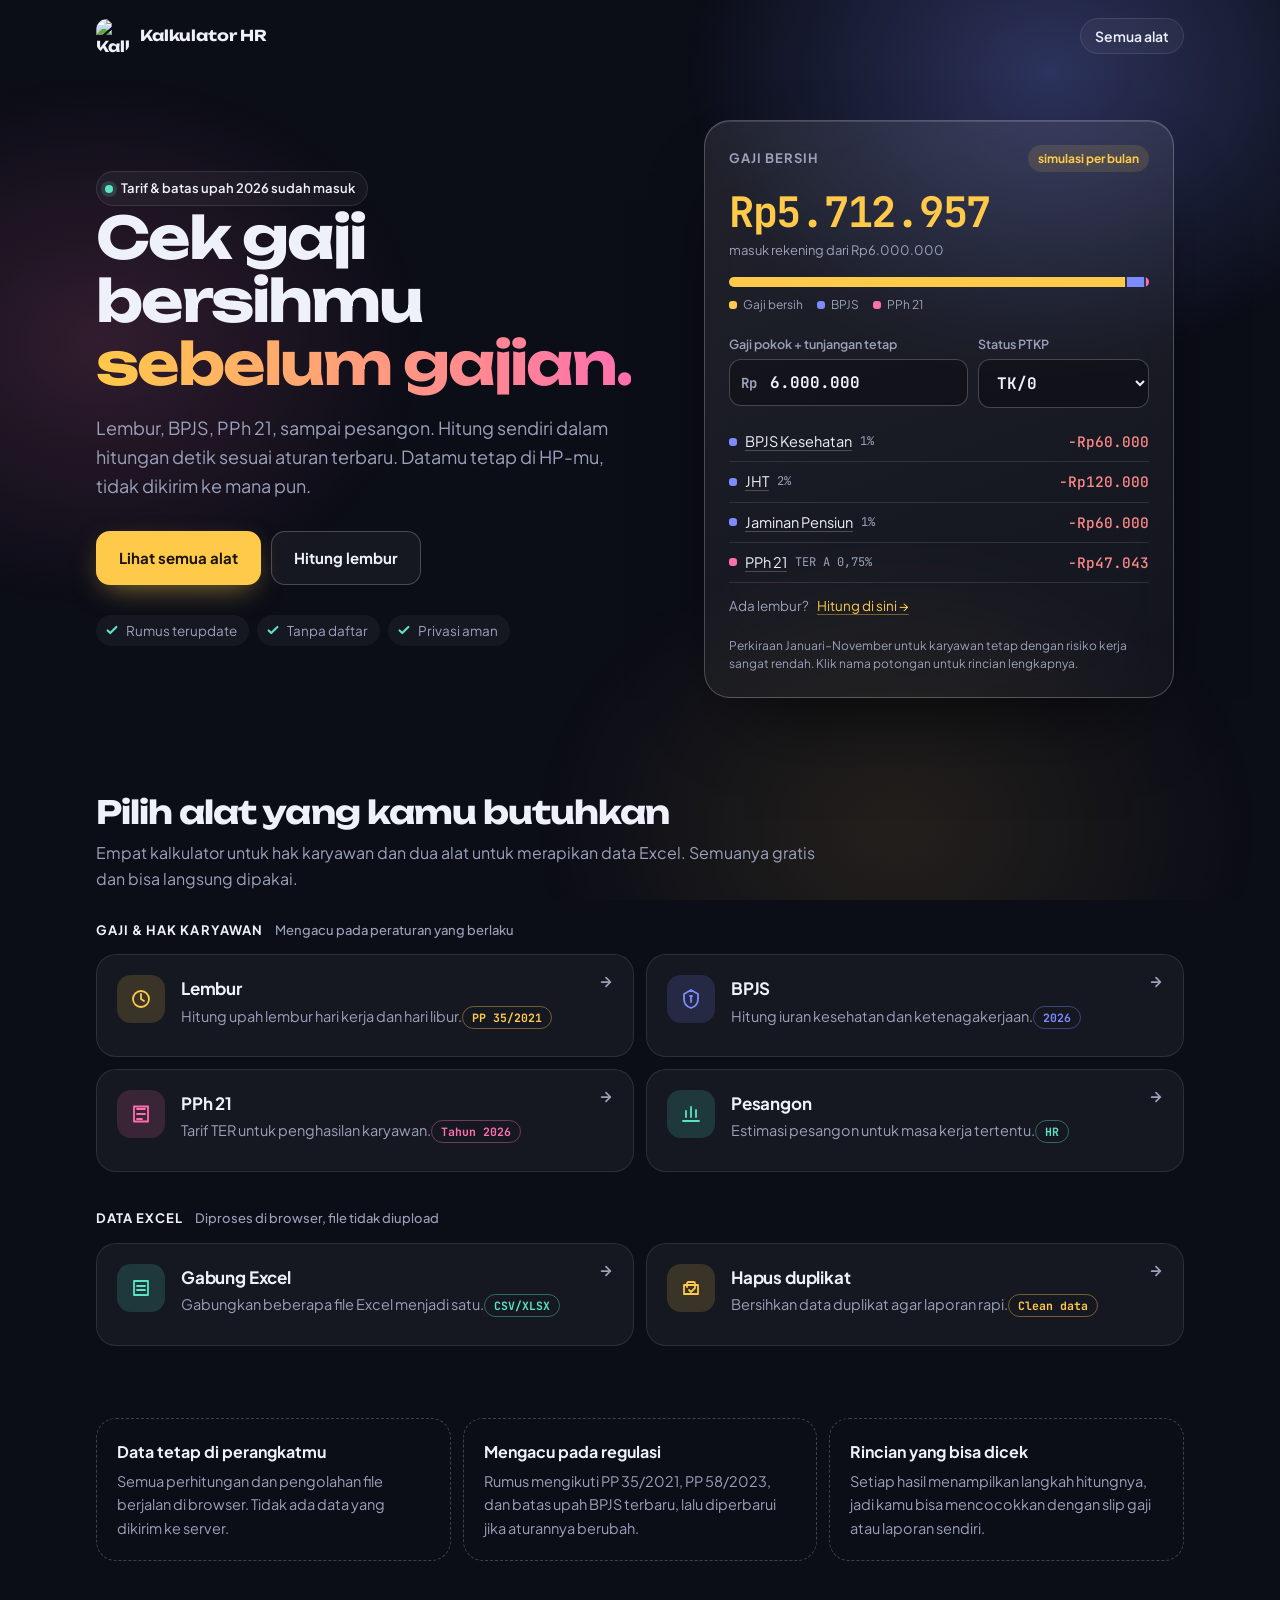
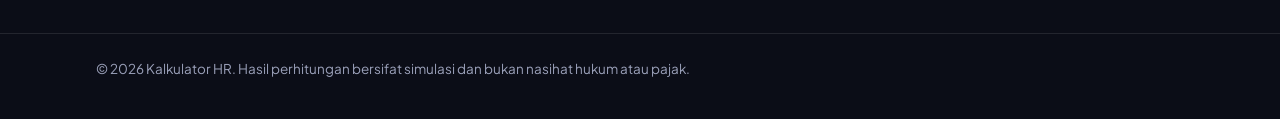
==== commit 3a9b7a4b: "Menambahkan logo KALKULATOR HR ke header halaman dan asset SVG baru." ====
--- a/kalkulator-bpjs/index.html
+++ b/kalkulator-bpjs/index.html
@@ -3,445 +3,463 @@
 <head>
 <meta charset="utf-8">
 <meta name="viewport" content="width=device-width, initial-scale=1">
-<title>Kalkulator BPJS 2026 – Hitung Iuran BPJS Kesehatan & Ketenagakerjaan</title>
-<meta name="description" content="Kalkulator BPJS gratis untuk menghitung iuran BPJS Kesehatan, JHT, JP, JKK, dan JKM tahun 2026. Lihat potongan gaji karyawan dan beban perusahaan, lengkap dengan batas upah terbaru.">
-<meta name="keywords" content="kalkulator bpjs, hitung bpjs, iuran bpjs ketenagakerjaan, iuran bpjs kesehatan, potongan bpjs gaji, JHT, JP, JKK, JKM, batas upah jaminan pensiun 2026">
+<title>Kalkulator HR – Hitung Gaji Bersih, Lembur, BPJS, PPh 21 & Pesangon Gratis</title>
+<meta name="description" content="Kumpulan kalkulator dan tools HR gratis: hitung gaji bersih, lembur sesuai PP 35/2021, iuran BPJS 2026, PPh 21 tarif TER, pesangon, serta gabung dan bersihkan file Excel.">
 <!-- Ganti alamat ini jika nanti pakai domain sendiri -->
-<link rel="canonical" href="https://fahrurrozim67-beep.github.io/kalkulator-hr/kalkulator-bpjs/">
+<link rel="canonical" href="https://fahrurrozim67-beep.github.io/kalkulator-hr/">
 <meta property="og:type" content="website">
-<meta property="og:url" content="https://fahrurrozim67-beep.github.io/kalkulator-hr/kalkulator-bpjs/">
-<meta property="og:title" content="Kalkulator BPJS 2026 – Kesehatan & Ketenagakerjaan">
-<meta property="og:description" content="Hitung potongan BPJS karyawan dan beban perusahaan dengan tarif dan batas upah terbaru 2026. Gratis, tanpa daftar.">
+<meta property="og:url" content="https://fahrurrozim67-beep.github.io/kalkulator-hr/">
+<meta property="og:title" content="Kalkulator HR – Tools Gratis untuk HR Indonesia">
+<meta property="og:description" content="Hitung gaji bersih, lembur, BPJS, PPh 21, dan pesangon dengan cepat. Gratis, tanpa daftar.">
 <meta name="theme-color" content="#0B0D17">
 <link rel="preconnect" href="https://fonts.googleapis.com">
 <link rel="preconnect" href="https://fonts.gstatic.com" crossorigin>
-<link href="https://fonts.googleapis.com/css2?family=Plus+Jakarta+Sans:wght@400;500;600;700;800&display=swap" rel="stylesheet">
+<link href="https://fonts.googleapis.com/css2?family=Plus+Jakarta+Sans:wght@400;500;600;700;800&family=Unbounded:wght@600;700&family=JetBrains+Mono:wght@500;700&display=swap" rel="stylesheet">
 
 <!-- ===== TEMPAT KODE GOOGLE ADSENSE (tempel di sini setelah disetujui) ===== -->
 
-<script type="application/ld+json">
-{
-  "@context": "https://schema.org",
-  "@graph": [
-    {
-      "@type": "WebApplication",
-      "name": "Kalkulator BPJS",
-      "applicationCategory": "BusinessApplication",
-      "operatingSystem": "Web",
-      "inLanguage": "id",
-      "offers": { "@type": "Offer", "price": "0", "priceCurrency": "IDR" },
-      "description": "Kalkulator iuran BPJS Kesehatan dan BPJS Ketenagakerjaan (JHT, JP, JKK, JKM) tahun 2026."
-    },
-    {
-      "@type": "FAQPage",
-      "mainEntity": [
-        { "@type": "Question", "name": "Berapa potongan BPJS dari gaji karyawan?",
-          "acceptedAnswer": { "@type": "Answer", "text": "Karyawan membayar 1% untuk BPJS Kesehatan, 2% untuk JHT, dan 1% untuk Jaminan Pensiun, sehingga totalnya 4% dari upah, dengan memperhatikan batas upah masing-masing program." } },
-        { "@type": "Question", "name": "Berapa batas upah iuran Jaminan Pensiun 2026?",
-          "acceptedAnswer": { "@type": "Answer", "text": "Sejak Maret 2026, batas upah tertinggi untuk perhitungan iuran Jaminan Pensiun adalah Rp11.086.300 per bulan." } },
-        { "@type": "Question", "name": "Berapa batas upah iuran BPJS Kesehatan?",
-          "acceptedAnswer": { "@type": "Answer", "text": "Batas atas upah untuk perhitungan iuran BPJS Kesehatan pekerja penerima upah adalah Rp12.000.000 per bulan, dan batas bawahnya adalah upah minimum kabupaten/kota." } },
-        { "@type": "Question", "name": "Apakah JKP memotong gaji karyawan?",
-          "acceptedAnswer": { "@type": "Answer", "text": "Tidak. Iuran JKP sebesar 0,36% berasal dari subsidi pemerintah 0,22% dan rekomposisi iuran JKK 0,14%, sehingga tidak ada potongan tambahan bagi karyawan maupun perusahaan." } }
-      ]
-    }
-  ]
-}
-</script>
-
 <style>
+/* Tema gelap: latar tinta, kartu kaca, aksen biru-pink-emas (emas = uang yang masuk rekening) */
 :root{
-  --bg:#f5f4ee; --surface:#ffffff; --ink:#15211d; --muted:#5d6a65; --line:#e3e1d7;
-  --brand:#0f6e56; --brand-ink:#ffffff; --brand-soft:#e6f2ec; --accent:#e8932c; --accent-soft:#fdf1e2;
-  --warn:#b4371f; --warn-soft:#fbe9e4; --radius:16px;
-  --shadow:0 1px 2px rgba(20,33,29,.05),0 8px 24px rgba(20,33,29,.06);
-}
-@media (prefers-color-scheme:dark){
-  :root{
-    --bg:#0f1513; --surface:#17201d; --ink:#e8efec; --muted:#9aa8a2; --line:#27332f;
-    --brand:#3fb68f; --brand-ink:#08130f; --brand-soft:#16302a; --accent:#f0a64a; --accent-soft:#33261a;
-    --warn:#ff8a70; --warn-soft:#3a1f19; --shadow:none;
-  }
+  color-scheme:dark;
+  --bg:#0B0D17; --surface:#141828; --glass:rgba(255,255,255,.045); --glass-hi:rgba(255,255,255,.08);
+  --ink:#EEF0FA; --muted:#9BA1BA; --line:rgba(255,255,255,.10); --line-hi:rgba(255,255,255,.22);
+  --brand:#7C8CFF; --brand-ink:#0B0D17; --pink:#FF6FAE; --gold:#FFC94A; --mint:#5BE3C4; --minus:#FF8A8A;
+  --display:"Unbounded","Plus Jakarta Sans",system-ui,sans-serif;
+  --mono:"JetBrains Mono",ui-monospace,"Cascadia Mono",monospace;
 }
 *{box-sizing:border-box}
 html{-webkit-text-size-adjust:100%}
-body{margin:0;background:var(--bg);color:var(--ink);font-family:"Plus Jakarta Sans",system-ui,-apple-system,"Segoe UI",sans-serif;line-height:1.6;font-size:16px}
+body{margin:0;background:var(--bg);color:var(--ink);font-family:"Plus Jakarta Sans",system-ui,-apple-system,"Segoe UI",sans-serif;line-height:1.6;font-size:16px;position:relative;overflow-x:hidden}
+body::before{content:"";position:fixed;inset:0;z-index:-1;pointer-events:none;
+  background:
+    radial-gradient(520px 420px at 82% 8%,rgba(124,140,255,.30),transparent 70%),
+    radial-gradient(460px 380px at 8% 38%,rgba(255,111,174,.16),transparent 70%),
+    radial-gradient(520px 420px at 70% 92%,rgba(255,201,74,.10),transparent 70%)}
 a{color:var(--brand)}
-.wrap{max-width:1080px;margin:0 auto;padding:0 16px}
-
-header.top{border-bottom:1px solid var(--line);background:var(--surface)}
-header.top .wrap{display:flex;align-items:center;justify-content:space-between;height:60px}
-.logo{display:flex;align-items:center;gap:10px;font-weight:800;text-decoration:none;color:var(--ink);letter-spacing:-.02em}
-.logo-mark{width:30px;height:30px;border-radius:9px;background:var(--brand);color:var(--brand-ink);display:grid;place-items:center;font-size:15px}
-nav.top a{font-size:14px;font-weight:600;color:var(--muted);text-decoration:none;margin-left:18px}
-nav.top a:hover{color:var(--ink)}
-@media(max-width:480px){nav.top a{margin-left:12px;font-size:13px}nav.top a[href="#faq"]{display:none}}
-
-.hero{padding:40px 0 24px}
-.badge{display:inline-flex;align-items:center;gap:6px;background:var(--brand-soft);color:var(--brand);font-weight:700;font-size:12.5px;padding:5px 11px;border-radius:999px;letter-spacing:.02em}
-h1{font-size:clamp(28px,5vw,42px);line-height:1.15;letter-spacing:-.03em;margin:14px 0 10px;font-weight:800}
-.lead{color:var(--muted);font-size:17px;max-width:640px;margin:0}
-
-.grid{display:grid;grid-template-columns:1fr;gap:20px;padding-bottom:40px}
-@media(min-width:900px){.grid{grid-template-columns:minmax(0,1.25fr) minmax(0,1fr);align-items:start}.sticky{position:sticky;top:16px}}
-.card{background:var(--surface);border:1px solid var(--line);border-radius:var(--radius);padding:22px;box-shadow:var(--shadow)}
-.card + .card{margin-top:20px}
-.step{display:flex;align-items:center;gap:10px;margin:0 0 16px;font-size:17px;font-weight:700;letter-spacing:-.01em}
-.step span{width:26px;height:26px;border-radius:50%;background:var(--ink);color:var(--surface);display:grid;place-items:center;font-size:13px;flex:none}
-
-label.lbl{display:block;font-size:13.5px;font-weight:600;margin:0 0 6px}
-.lbl .opt{font-weight:500;color:var(--muted)}
-.hint{font-size:12.5px;color:var(--muted);margin-top:5px}
-.field{margin-bottom:16px}
-.field:last-child{margin-bottom:0}
+:focus-visible{outline:2px solid var(--gold);outline-offset:3px;border-radius:6px}
+.wrap{max-width:1120px;margin:0 auto;padding-left:max(16px,env(safe-area-inset-left,0px));padding-right:max(16px,env(safe-area-inset-right,0px))}
+
+/* Header */
+header.top .wrap{display:flex;align-items:center;justify-content:space-between;height:72px}
+.logo{display:flex;align-items:center;gap:10px;font-family:var(--display);font-weight:700;text-decoration:none;color:var(--ink);font-size:15px;letter-spacing:-.01em}
+.logo-mark{width:34px;height:34px;border-radius:11px;display:block;object-fit:cover;flex:none}
+nav.top a{font-size:14px;font-weight:600;color:var(--ink);text-decoration:none;padding:8px 14px;border:1px solid var(--line);border-radius:999px;background:var(--glass)}
+nav.top a:hover{border-color:var(--line-hi)}
+
+/* Hero */
+.hero{display:grid;grid-template-columns:1fr;gap:40px;padding:24px 0 64px;align-items:center}
+@media(min-width:920px){.hero{grid-template-columns:minmax(0,1.05fr) minmax(0,.95fr);gap:56px;padding:48px 0 88px}}
+.chip{display:inline-flex;align-items:center;gap:8px;font-size:13px;font-weight:600;color:var(--ink);padding:6px 12px 6px 8px;border:1px solid var(--line);border-radius:999px;background:var(--glass)}
+.chip i{width:8px;height:8px;border-radius:50%;background:var(--mint);box-shadow:0 0 0 4px rgba(91,227,196,.18)}
+h1{font-family:var(--display);font-size:clamp(32px,5.4vw,58px);line-height:1.08;letter-spacing:-.035em;margin:0 0 20px;font-weight:700;max-width:14ch;text-wrap:balance}
+h1 em{font-style:normal;background:linear-gradient(90deg,var(--gold),var(--pink));-webkit-background-clip:text;background-clip:text;color:transparent}
+.lead{color:var(--muted);font-size:18px;line-height:1.6;max-width:44ch;margin:0 0 30px}
+.cta{display:flex;flex-wrap:wrap;gap:10px}
+.btn{font:inherit;font-weight:700;font-size:15px;border-radius:14px;padding:14px 22px;text-decoration:none;display:inline-flex;align-items:center;gap:8px;border:1px solid transparent;transition:transform .18s,border-color .18s,background .18s}
+.btn-primary{background:var(--gold);color:#1B1405;box-shadow:0 10px 30px -10px rgba(255,201,74,.6)}
+.btn-primary:hover{transform:translateY(-2px)}
+.btn-line{border-color:var(--line-hi);color:var(--ink);background:var(--glass)}
+.btn-line:hover{border-color:var(--ink)}
+.facts{display:flex;flex-wrap:wrap;gap:8px;margin:30px 0 0;padding:0;list-style:none;font-size:13.5px;color:var(--muted)}
+.facts li{display:flex;align-items:center;gap:7px;padding:5px 12px 5px 9px;border-radius:999px;background:var(--glass)}
+.facts svg{color:var(--mint);flex:none}
+
+/* Kartu gaji (kaca) */
+.wallet{position:relative;max-width:470px;width:100%;justify-self:center;border-radius:26px;padding:24px;
+  background:linear-gradient(160deg,rgba(255,255,255,.09),rgba(255,255,255,.03));border:1px solid var(--line-hi);
+  -webkit-backdrop-filter:blur(18px);backdrop-filter:blur(18px);
+  box-shadow:0 40px 80px -40px rgba(0,0,0,.8),inset 0 1px 0 rgba(255,255,255,.12);
+  animation:rise .7s cubic-bezier(.2,.7,.2,1) .1s both}
+@keyframes rise{from{opacity:.0;transform:translateY(14px)}to{opacity:1;transform:none}}
+@media (prefers-reduced-motion:reduce){.wallet{animation:none}}
+.w-head{display:flex;justify-content:space-between;align-items:center;gap:10px;margin-bottom:18px}
+.w-head b{font-size:13px;font-weight:700;letter-spacing:.08em;text-transform:uppercase;color:var(--muted)}
+.w-head span{font-size:12px;font-weight:700;color:var(--gold);background:rgba(255,201,74,.12);padding:4px 10px;border-radius:999px}
+.w-total{font-family:var(--mono);font-weight:700;font-size:clamp(30px,6.4vw,42px);letter-spacing:-.03em;line-height:1.05;color:var(--gold);font-variant-numeric:tabular-nums;overflow-wrap:anywhere}
+.w-sub{font-size:13px;color:var(--muted);margin:6px 0 16px}
+.bar{display:flex;height:10px;border-radius:999px;overflow:hidden;background:var(--glass-hi);gap:2px}
+.bar i{display:block;height:100%;transition:width .3s}
+.bar .b-thp{background:var(--gold)}.bar .b-bpjs{background:var(--brand)}.bar .b-pph{background:var(--pink)}
+.legend{display:flex;flex-wrap:wrap;gap:4px 14px;font-size:12px;color:var(--muted);margin:8px 0 20px}
+.legend span{display:flex;align-items:center;gap:6px}
+.legend i{width:8px;height:8px;border-radius:3px}
+.w-inputs{display:grid;grid-template-columns:1.4fr 1fr;gap:10px;margin-bottom:14px}
+.wallet label{display:block;font-size:12.5px;font-weight:600;color:var(--muted);margin-bottom:5px}
+.wallet input,.wallet select{width:100%;font-family:var(--mono);font-size:16px;font-weight:700;color:var(--ink);background:rgba(0,0,0,.28);border:1px solid var(--line-hi);border-radius:12px;padding:12px 14px;outline:none}
+.wallet select option{background:var(--surface)}
+.wallet input:focus,.wallet select:focus{border-color:var(--gold);box-shadow:0 0 0 3px rgba(255,201,74,.18)}
 .money{position:relative}
-.money::before{content:"Rp";position:absolute;left:13px;top:50%;transform:translateY(-50%);color:var(--muted);font-weight:600;font-size:15px}
-input[type=text],input[type=number],select{width:100%;font:inherit;font-size:16px;color:var(--ink);background:var(--bg);border:1.5px solid var(--line);border-radius:11px;padding:11px 13px;outline:none;transition:border-color .15s,background .15s}
-.money input{padding-left:42px;font-weight:600}
-input:focus,select:focus{border-color:var(--brand);background:var(--surface)}
-.row2{display:grid;grid-template-columns:1fr 1fr;gap:12px}
-@media(max-width:520px){.row2{grid-template-columns:1fr}}
-
-.progs{display:grid;grid-template-columns:1fr;gap:8px}
-.prog{display:flex;align-items:flex-start;gap:12px;border:1.5px solid var(--line);border-radius:12px;padding:11px 13px;cursor:pointer;background:var(--bg);transition:border-color .15s,background .15s}
-.prog:has(input:checked){border-color:var(--brand);background:var(--brand-soft)}
-.prog input{width:18px;height:18px;margin:3px 0 0;accent-color:var(--brand);flex:none}
-.prog b{display:block;font-size:14.5px}
-.prog small{display:block;color:var(--muted);font-size:12.5px;line-height:1.45}
-.sub{margin-top:14px;padding-top:14px;border-top:1px dashed var(--line)}
-
-.btn{font:inherit;font-weight:700;font-size:14.5px;border-radius:11px;padding:11px 16px;cursor:pointer;border:1.5px solid transparent;display:inline-flex;align-items:center;justify-content:center;gap:7px}
-.btn-primary{background:var(--brand);color:var(--brand-ink)}
-.btn-line{background:var(--surface);border-color:var(--line);color:var(--ink)}
-
-.result{background:var(--ink);color:var(--surface);border-color:var(--ink)}
-@media (prefers-color-scheme:dark){.result{background:#0b2a21;border-color:#1d4a3c;color:var(--ink)}}
-.result .k{font-size:13px;opacity:.75;font-weight:600}
-.total{font-size:clamp(30px,6vw,40px);font-weight:800;letter-spacing:-.03em;line-height:1.1;margin:4px 0 16px;font-variant-numeric:tabular-nums}
-.stats{display:grid;grid-template-columns:1fr 1fr;gap:10px;margin-bottom:16px}
-.stat{background:rgba(255,255,255,.08);border-radius:11px;padding:10px 12px}
-.stat b{display:block;font-size:16px;font-variant-numeric:tabular-nums}
-.stat.wide{grid-column:1/-1}
-.empty{opacity:.75;font-size:14.5px;margin:0 0 12px}
-.bd{border-top:1px solid rgba(255,255,255,.15);padding-top:10px;margin-bottom:12px}
-.bd-row{display:grid;grid-template-columns:minmax(0,1fr) 96px 96px;gap:8px;font-size:13px;padding:6px 0;border-bottom:1px solid rgba(255,255,255,.08);font-variant-numeric:tabular-nums}
-.bd-row span:not(:first-child){text-align:right}
-.bd-row.head{font-weight:700;opacity:.7;font-size:12px;text-transform:uppercase;letter-spacing:.04em}
-.bd-row.sum{font-weight:800;font-size:14px;border-bottom:0}
-.bd-row small{display:block;opacity:.7;font-size:11.5px}
-.notes{font-size:12.5px;opacity:.78;margin:0 0 14px;padding-left:18px}
-.notes li{margin-bottom:3px}
-.actions{display:grid;grid-template-columns:1fr 1fr;gap:10px}
-.result .btn-line{background:transparent;color:inherit;border-color:rgba(255,255,255,.25)}
-.result .btn-primary{background:var(--accent);color:#1f1405}
-.donate{margin-top:14px;background:var(--accent-soft);border:1px solid var(--line);border-radius:var(--radius);padding:16px;font-size:14px}
-.donate a{font-weight:700}
-
-article{padding:8px 0 40px}
-article h2{font-size:clamp(22px,3.5vw,28px);letter-spacing:-.02em;margin:36px 0 10px;line-height:1.25}
-article h3{font-size:18px;margin:24px 0 8px}
-.prose{max-width:760px}
-.table-wrap{overflow-x:auto;margin:12px 0;border:1px solid var(--line);border-radius:12px;background:var(--surface)}
-article table{border-collapse:collapse;width:100%;font-size:14.5px;min-width:480px}
-article th,article td{text-align:left;padding:10px 14px;border-bottom:1px solid var(--line)}
-article th{background:var(--brand);color:var(--brand-ink);font-weight:700}
-article tr:last-child td{border-bottom:0}
-td.x{font-weight:700;color:var(--brand);white-space:nowrap}
-.note{background:var(--accent-soft);border-radius:12px;padding:14px 16px;font-size:14.5px;margin:16px 0}
-details{background:var(--surface);border:1px solid var(--line);border-radius:12px;padding:14px 16px;margin-bottom:10px}
-summary{font-weight:700;cursor:pointer}
-details p{margin:10px 0 0}
-.related{display:flex;gap:12px;align-items:center;background:var(--surface);border:1px solid var(--line);border-radius:12px;padding:14px 16px;text-decoration:none;color:var(--ink);margin-top:24px}
-.related:hover{border-color:var(--brand)}
-.related b{display:block}
-.related small{color:var(--muted)}
-
+.money::before{content:"Rp";position:absolute;left:12px;top:50%;transform:translateY(-50%);font-family:var(--mono);font-weight:700;color:var(--muted);font-size:14px}
+.money input{padding-left:40px}
+.lines{font-size:14.5px}
+.line{display:flex;justify-content:space-between;align-items:center;gap:12px;padding:8px 0;border-bottom:1px solid var(--line)}
+.line > span:first-child{display:flex;align-items:center;gap:8px;flex-wrap:wrap}
+.line .dot{width:8px;height:8px;border-radius:3px;flex:none}
+.line a{color:inherit;text-decoration:underline;text-decoration-color:var(--line-hi);text-underline-offset:3px}
+.line a:hover{text-decoration-color:var(--ink)}
+.line small{color:var(--muted);font-size:12px;font-family:var(--mono)}
+.line .v{white-space:nowrap;font-family:var(--mono);font-weight:500;font-variant-numeric:tabular-nums}
+.line.minus .v{color:var(--minus)}
+.line.extra{color:var(--muted);border-bottom:0;font-size:13.5px;padding-top:12px}
+.line.extra a{color:var(--gold);text-decoration-color:rgba(255,201,74,.4)}
+.w-note{font-size:12px;color:var(--muted);margin:12px 0 0;line-height:1.5}
+@media(max-width:420px){.wallet{padding:20px 18px}.w-inputs{grid-template-columns:1fr}.lines{font-size:14px}}
+
+/* Daftar alat */
+.section-h{font-family:var(--display);font-size:clamp(22px,3.2vw,32px);letter-spacing:-.03em;line-height:1.15;margin:0 0 10px;font-weight:700;text-wrap:balance}
+.section-p{color:var(--muted);margin:0 0 28px;max-width:60ch}
+.index{padding:8px 0 72px}
+.group + .group{margin-top:36px}
+.group h3{display:flex;align-items:baseline;flex-wrap:wrap;gap:4px 12px;margin:0 0 14px;font-size:13px;font-weight:700;letter-spacing:.08em;text-transform:uppercase}
+.group h3 small{color:var(--muted);font-weight:500;font-size:13px;letter-spacing:0;text-transform:none}
+.tools{list-style:none;margin:0;padding:0;display:grid;grid-template-columns:1fr;gap:12px}
+@media(min-width:640px){.tools{grid-template-columns:repeat(2,minmax(0,1fr))}}
+.tool{height:100%;display:grid;grid-template-columns:48px minmax(0,1fr);gap:4px 16px;padding:20px;border-radius:20px;text-decoration:none;color:var(--ink);
+  background:var(--glass);border:1px solid var(--line);transition:transform .18s,border-color .18s,background .18s}
+.tool:hover{transform:translateY(-3px);border-color:var(--line-hi);background:var(--glass-hi)}
+.ico{grid-row:1/4;width:48px;height:48px;border-radius:14px;display:grid;place-items:center;background:color-mix(in srgb,var(--c) 16%,transparent);color:var(--c)}
+.tool b{font-size:17px;letter-spacing:-.01em;display:flex;justify-content:space-between;gap:10px}
+.tool b svg{color:var(--muted);flex:none;transition:transform .18s,color .18s}
+.tool:hover b svg{transform:translateX(3px);color:var(--ink)}
+.tool .d{color:var(--muted);font-size:14.5px;line-height:1.5}
+.tool .tag{justify-self:start;margin-top:8px;font-family:var(--mono);font-size:11.5px;font-weight:700;color:var(--c);border:1px solid color-mix(in srgb,var(--c) 40%,transparent);padding:3px 9px;border-radius:999px}
+
+/* Jaminan */
+.assure{display:grid;grid-template-columns:1fr;gap:12px;padding:0 0 72px}
+@media(min-width:760px){.assure{grid-template-columns:repeat(3,1fr)}}
+.assure div{padding:20px;border-radius:20px;border:1px dashed var(--line-hi)}
+.assure h3{font-size:16px;margin:0 0 6px}
+.assure p{margin:0;color:var(--muted);font-size:14.5px}
+
+.donate{background:rgba(255,201,74,.10);border:1px solid rgba(255,201,74,.3);color:var(--ink);border-radius:16px;padding:16px 18px;font-size:15px;margin-bottom:48px}
+.donate a{font-weight:700;color:var(--gold)}
 footer{border-top:1px solid var(--line);padding:24px 0 40px;color:var(--muted);font-size:13.5px}
-.toast{position:fixed;left:50%;bottom:24px;transform:translateX(-50%) translateY(20px);background:var(--ink);color:var(--surface);padding:10px 16px;border-radius:10px;font-size:14px;font-weight:600;opacity:0;transition:.25s;pointer-events:none;z-index:9}
-.toast.show{opacity:1;transform:translateX(-50%) translateY(0)}
-
-@media print{
-  header.top,article,footer,.donate,.actions,nav{display:none!important}
-  body{background:#fff}
-  .grid{grid-template-columns:1fr 1fr}
-  .result{background:#fff!important;color:#000!important;border:1px solid #000}
-  .stat{background:#f2f2f2}
-}
 </style>
-<link href="https://fonts.googleapis.com/css2?family=Unbounded:wght@600;700&family=JetBrains+Mono:wght@500;700&display=swap" rel="stylesheet">
-<link rel="stylesheet" href="../assets/theme.css">
+  <script data-goatcounter="https://kalkulator-hr.goatcounter.com/count" async src="assets/count.js"></script>
 </head>
 <body>
 
 <header class="top">
   <div class="wrap">
-    <a class="logo" href="../"><span class="logo-mark">Rp</span>Kalkulator HR</a>
-    <nav class="top"><a href="../">Semua Tools</a><a href="#cara-hitung">Cara Hitung</a><a href="#faq">FAQ</a></nav>
+    <a class="logo" href="./" aria-label="Kalkulator HR, beranda">
+      <img class="logo-mark" src="assets/logo-kalkulator-hr.svg" alt="Kalkulator HR logo">
+      <span>Kalkulator HR</span>
+    </a>
+    <nav class="top"><a href="#alat">Semua alat</a></nav>
   </div>
 </header>
 
 <main class="wrap">
   <section class="hero">
-    <span class="badge">✓ Tarif & batas upah terbaru · Oktober 2026</span>
-    <h1>Kalkulator BPJS Kesehatan & Ketenagakerjaan</h1>
-    <p class="lead">Hitung potongan BPJS dari gaji karyawan dan iuran yang ditanggung perusahaan, lengkap dengan rincian JHT, JP, JKK, JKM, dan BPJS Kesehatan.</p>
+    <div>
+      <span class="chip"><i></i>Tarif & batas upah 2026 sudah masuk</span>
+      <h1>Cek gaji bersihmu <em>sebelum gajian.</em></h1>
+      <p class="lead">Lembur, BPJS, PPh 21, sampai pesangon. Hitung sendiri dalam hitungan detik sesuai aturan terbaru. Datamu tetap di HP-mu, tidak dikirim ke mana pun.</p>
+      <div class="cta">
+        <a class="btn btn-primary" href="#alat">Lihat semua alat</a>
+        <a class="btn btn-line" href="kalkulator-lembur/">Hitung lembur</a>
+      </div>
+      <ul class="facts">
+        <li><svg width="14" height="14" viewBox="0 0 16 16" aria-hidden="true"><path d="M3 8.5l3 3 7-7" fill="none" stroke="currentColor" stroke-width="2.4" stroke-linecap="round" stroke-linejoin="round"/></svg>Rumus terupdate</li>
+        <li><svg width="14" height="14" viewBox="0 0 16 16" aria-hidden="true"><path d="M3 8.5l3 3 7-7" fill="none" stroke="currentColor" stroke-width="2.4" stroke-linecap="round" stroke-linejoin="round"/></svg>Tanpa daftar</li>
+        <li><svg width="14" height="14" viewBox="0 0 16 16" aria-hidden="true"><path d="M3 8.5l3 3 7-7" fill="none" stroke="currentColor" stroke-width="2.4" stroke-linecap="round" stroke-linejoin="round"/></svg>Privasi aman</li>
+      </ul>
+    </div>
+
+    <section class="wallet" aria-label="Simulasi gaji bersih">
+      <div class="w-head"><b>Gaji bersih</b><span>simulasi per bulan</span></div>
+      <div class="w-total" id="vThp" aria-live="polite"></div>
+      <div class="w-sub">masuk rekening dari <span id="vGaji"></span></div>
+      <div class="bar" aria-hidden="true"><i class="b-thp" id="bThp"></i><i class="b-bpjs" id="bBpjs"></i><i class="b-pph" id="bPph"></i></div>
+      <div class="legend" aria-hidden="true"><span><i style="background:var(--gold)"></i>Gaji bersih</span><span><i style="background:var(--brand)"></i>BPJS</span><span><i style="background:var(--pink)"></i>PPh 21</span></div>
+      <div class="w-inputs">
+        <div>
+          <label for="gaji">Gaji pokok + tunjangan tetap</label>
+          <div class="money"><input type="text" id="gaji" inputmode="numeric" value="6.000.000" autocomplete="off"></div>
+        </div>
+        <div>
+          <label for="status">Status PTKP</label>
+          <select id="status">
+            <option>TK/0</option><option>TK/1</option><option>TK/2</option><option>TK/3</option>
+            <option>K/0</option><option>K/1</option><option>K/2</option><option>K/3</option>
+          </select>
+        </div>
+      </div>
+      <div class="lines">
+        <div class="line minus"><span><i class="dot" style="background:var(--brand)"></i><a href="kalkulator-bpjs/">BPJS Kesehatan</a> <small>1%</small></span><span class="v" id="vKes"></span></div>
+        <div class="line minus"><span><i class="dot" style="background:var(--brand)"></i><a href="kalkulator-bpjs/">JHT</a> <small>2%</small></span><span class="v" id="vJht"></span></div>
+        <div class="line minus"><span><i class="dot" style="background:var(--brand)"></i><a href="kalkulator-bpjs/">Jaminan Pensiun</a> <small>1%</small></span><span class="v" id="vJp"></span></div>
+        <div class="line minus"><span><i class="dot" style="background:var(--pink)"></i><a href="kalkulator-pph21/">PPh 21</a> <small id="vTer"></small></span><span class="v" id="vPph"></span></div>
+        <div class="line extra"><span>Ada lembur? <a href="kalkulator-lembur/">Hitung di sini →</a></span><span></span></div>
+      </div>
+      <p class="w-note">Perkiraan Januari–November untuk karyawan tetap dengan risiko kerja sangat rendah. Klik nama potongan untuk rincian lengkapnya.</p>
+    </section>
   </section>
 
-  <div class="grid">
-    <div>
-      <section class="card">
-        <h2 class="step"><span>1</span>Data upah</h2>
-        <div class="row2">
-          <div class="field">
-            <label class="lbl" for="pokok">Gaji pokok</label>
-            <div class="money"><input type="text" inputmode="numeric" id="pokok" placeholder="0" autocomplete="off"></div>
-          </div>
-          <div class="field">
-            <label class="lbl" for="tetap">Tunjangan tetap</label>
-            <div class="money"><input type="text" inputmode="numeric" id="tetap" placeholder="0" autocomplete="off"></div>
-          </div>
-        </div>
-        <div class="hint" style="margin:-6px 0 16px">Dasar iuran BPJS adalah gaji pokok + tunjangan tetap. Tunjangan tidak tetap (uang makan, transport harian, lembur) tidak ikut dihitung.</div>
-        <div class="field">
-          <label class="lbl" for="umk">UMK daerah <span class="opt">(opsional)</span></label>
-          <div class="money"><input type="text" inputmode="numeric" id="umk" placeholder="0" autocomplete="off"></div>
-          <div class="hint">Jika upah di bawah UMK, iuran BPJS Kesehatan dihitung dari UMK sebagai batas bawah.</div>
-        </div>
-      </section>
-
-      <section class="card">
-        <h2 class="step"><span>2</span>Program yang diikuti</h2>
-        <div class="progs">
-          <label class="prog"><input type="checkbox" data-prog="kes" checked><span><b>BPJS Kesehatan</b><small>4% perusahaan · 1% karyawan · batas upah Rp12.000.000</small></span></label>
-          <label class="prog"><input type="checkbox" data-prog="jht" checked><span><b>Jaminan Hari Tua (JHT)</b><small>3,7% perusahaan · 2% karyawan</small></span></label>
-          <label class="prog"><input type="checkbox" data-prog="jp" checked><span><b>Jaminan Pensiun (JP)</b><small>2% perusahaan · 1% karyawan · batas upah Rp11.086.300</small></span></label>
-          <label class="prog"><input type="checkbox" data-prog="jkk" checked><span><b>Jaminan Kecelakaan Kerja (JKK)</b><small>0,24%–1,74% sesuai tingkat risiko · perusahaan</small></span></label>
-          <label class="prog"><input type="checkbox" data-prog="jkm" checked><span><b>Jaminan Kematian (JKM)</b><small>0,3% · perusahaan</small></span></label>
-        </div>
-        <div class="sub row2">
-          <div class="field">
-            <label class="lbl" for="jkk">Tingkat risiko kerja (JKK)</label>
-            <select id="jkk">
-              <option value="1">Sangat rendah – 0,24%</option>
-              <option value="2">Rendah – 0,54%</option>
-              <option value="3">Sedang – 0,89%</option>
-              <option value="4">Tinggi – 1,27%</option>
-              <option value="5">Sangat tinggi – 1,74%</option>
-            </select>
-            <div class="hint">Pilih sesuai <b>jenis usaha perusahaan</b>, bukan jabatan karyawan. Tarifnya sudah ditetapkan BPJS Ketenagakerjaan dan bisa dicek di tagihan iuran perusahaan atau SIPP Online.</div>
-          </div>
-          <div class="field">
-            <label class="lbl" for="keluarga">Anggota keluarga tambahan</label>
-            <input type="number" id="keluarga" min="0" max="10" step="1" value="0" inputmode="numeric">
-            <div class="hint">Anak ke-4 dan seterusnya, orang tua, atau mertua. Tambahan 1% per orang, dibayar karyawan.</div>
-          </div>
-        </div>
-      </section>
+  <section class="index" id="alat">
+    <h2 class="section-h">Pilih alat yang kamu butuhkan</h2>
+    <p class="section-p">Empat kalkulator untuk hak karyawan dan dua alat untuk merapikan data Excel. Semuanya gratis dan bisa langsung dipakai.</p>
+
+    <div class="group" id="hak">
+      <h3>Gaji & hak karyawan<small>Mengacu pada peraturan yang berlaku</small></h3>
+      <ul class="tools">
+        <li><a class="tool" href="kalkulator-lembur/" style="--c:var(--gold)"><span class="ico"><svg width="24" height="24" viewBox="0 0 24 24" aria-hidden="true" fill="none" stroke="currentColor" stroke-width="1.8" stroke-linecap="round" stroke-linejoin="round"><path d="M12 7v5l3 2"/><circle cx="12" cy="12" r="8"/></svg></span><span><b>Lembur <svg width="14" height="14" viewBox="0 0 16 16" aria-hidden="true" fill="none" stroke="currentColor" stroke-width="2" stroke-linecap="round" stroke-linejoin="round"><path d="M3 8h10M8 3l5 5-5 5"/></svg></b><span class="d">Hitung upah lembur hari kerja dan hari libur.</span><span class="tag">PP 35/2021</span></span></a></li>
+        <li><a class="tool" href="kalkulator-bpjs/" style="--c:var(--brand)"><span class="ico"><svg width="24" height="24" viewBox="0 0 24 24" aria-hidden="true" fill="none" stroke="currentColor" stroke-width="1.8" stroke-linecap="round" stroke-linejoin="round"><path d="M12 3l7 4v5c0 4.2-2.8 7.7-7 9-4.2-1.3-7-4.8-7-9V7l7-4zm-1 6h2m-1 0v6"/></svg></span><span><b>BPJS <svg width="14" height="14" viewBox="0 0 16 16" aria-hidden="true" fill="none" stroke="currentColor" stroke-width="2" stroke-linecap="round" stroke-linejoin="round"><path d="M3 8h10M8 3l5 5-5 5"/></svg></b><span class="d">Hitung iuran kesehatan dan ketenagakerjaan.</span><span class="tag">2026</span></span></a></li>
+        <li><a class="tool" href="kalkulator-pph21/" style="--c:var(--pink)"><span class="ico"><svg width="24" height="24" viewBox="0 0 24 24" aria-hidden="true" fill="none" stroke="currentColor" stroke-width="1.8" stroke-linecap="round" stroke-linejoin="round"><path d="M8 7h8M8 12h8M8 17h5"/><path d="M5 4.5h14v15H5z"/></svg></span><span><b>PPh 21 <svg width="14" height="14" viewBox="0 0 16 16" aria-hidden="true" fill="none" stroke="currentColor" stroke-width="2" stroke-linecap="round" stroke-linejoin="round"><path d="M3 8h10M8 3l5 5-5 5"/></svg></b><span class="d">Tarif TER untuk penghasilan karyawan.</span><span class="tag">Tahun 2026</span></span></a></li>
+        <li><a class="tool" href="kalkulator-pesangon/" style="--c:var(--mint)"><span class="ico"><svg width="24" height="24" viewBox="0 0 24 24" aria-hidden="true" fill="none" stroke="currentColor" stroke-width="1.8" stroke-linecap="round" stroke-linejoin="round"><path d="M4 19h16M7 15V9m5 6V5m5 10v-7"/></svg></span><span><b>Pesangon <svg width="14" height="14" viewBox="0 0 16 16" aria-hidden="true" fill="none" stroke="currentColor" stroke-width="2" stroke-linecap="round" stroke-linejoin="round"><path d="M3 8h10M8 3l5 5-5 5"/></svg></b><span class="d">Estimasi pesangon untuk masa kerja tertentu.</span><span class="tag">HR</span></span></a></li>
+      </ul>
     </div>
 
-    <aside class="sticky">
-      <section class="card result" aria-live="polite">
-        <div class="k">Potongan BPJS dari gaji karyawan</div>
-        <div class="total" id="totK">Rp0</div>
-        <div class="stats">
-          <div class="stat"><span class="k">Ditanggung perusahaan</span><b id="totP">Rp0</b></div>
-          <div class="stat"><span class="k">Total setoran iuran</span><b id="totAll">Rp0</b></div>
-          <div class="stat wide"><span class="k">Gaji setelah potongan BPJS</span><b id="net">Rp0</b></div>
-        </div>
-        <div id="bd"></div>
-        <ul class="notes" id="notes"></ul>
-        <div class="actions">
-          <button type="button" class="btn btn-line" id="btnPrint">Cetak</button>
-          <button type="button" class="btn btn-primary" id="btnCopy">Salin hasil</button>
-        </div>
-      </section>
-      <!-- Kotak donasi disembunyikan: hapus atribut "hidden" setelah link Saweria/Trakteer siap -->
+    <div class="group" id="excel">
+      <h3>Data Excel<small>Diproses di browser, file tidak diupload</small></h3>
+      <ul class="tools">
+        <li><a class="tool" href="penggabung-excel/" style="--c:var(--mint)"><span class="ico"><svg width="24" height="24" viewBox="0 0 24 24" aria-hidden="true" fill="none" stroke="currentColor" stroke-width="1.8" stroke-linecap="round" stroke-linejoin="round"><path d="M8 10h8M8 14h8M5 5h14v14H5z"/></svg></span><span><b>Gabung Excel <svg width="14" height="14" viewBox="0 0 16 16" aria-hidden="true" fill="none" stroke="currentColor" stroke-width="2" stroke-linecap="round" stroke-linejoin="round"><path d="M3 8h10M8 3l5 5-5 5"/></svg></b><span class="d">Gabungkan beberapa file Excel menjadi satu.</span><span class="tag">CSV/XLSX</span></span></a></li>
+        <li><a class="tool" href="penghapus-duplikat/" style="--c:var(--gold)"><span class="ico"><svg width="24" height="24" viewBox="0 0 24 24" aria-hidden="true" fill="none" stroke="currentColor" stroke-width="1.8" stroke-linecap="round" stroke-linejoin="round"><path d="M8 11V7.5A1.5 1.5 0 0 1 9.5 6h5A1.5 1.5 0 0 1 16 7.5V11M5 9h14v9H5z"/><path d="M10 14l2 2 4-4"/></svg></span><span><b>Hapus duplikat <svg width="14" height="14" viewBox="0 0 16 16" aria-hidden="true" fill="none" stroke="currentColor" stroke-width="2" stroke-linecap="round" stroke-linejoin="round"><path d="M3 8h10M8 3l5 5-5 5"/></svg></b><span class="d">Bersihkan data duplikat agar laporan rapi.</span><span class="tag">Clean data</span></span></a></li>
+      </ul>
+    </div>
+  </section>
+
+  <section class="assure" aria-label="Kenapa memakai Kalkulator HR">
+    <div><h3>Data tetap di perangkatmu</h3><p>Semua perhitungan dan pengolahan file berjalan di browser. Tidak ada data yang dikirim ke server.</p></div>
+    <div><h3>Mengacu pada regulasi</h3><p>Rumus mengikuti PP 35/2021, PP 58/2023, dan batas upah BPJS terbaru, lalu diperbarui jika aturannya berubah.</p></div>
+    <div><h3>Rincian yang bisa dicek</h3><p>Setiap hasil menampilkan langkah hitungnya, jadi kamu bisa mencocokkan dengan slip gaji atau laporan sendiri.</p></div>
+  </section>
+
+  <!-- Kotak donasi disembunyikan: hapus atribut "hidden" setelah link Saweria/Trakteer siap -->
   <div class="donate" hidden>
-        ☕ Kalkulator ini bermanfaat? Dukung pengembangannya lewat <!-- GANTI link di bawah dengan link Saweria/Trakteer kamu --><a href="#" target="_blank" rel="noopener">traktir kopi</a> agar tetap gratis dan terus diperbarui.
-      </div>
-      <!-- ===== SLOT IKLAN SAMPING (AdSense) ===== -->
-    </aside>
+    ☕ Tools ini bermanfaat? Dukung pengembangannya lewat <!-- GANTI link di bawah dengan link Saweria/Trakteer kamu --><a href="#" target="_blank" rel="noopener">traktir kopi</a> agar semua tools tetap gratis.
   </div>
-
-  <!-- ===== SLOT IKLAN TENGAH (AdSense) ===== -->
-
-  <article class="prose">
-    <h2 id="cara-hitung">Cara menghitung iuran BPJS</h2>
-    <p>Iuran BPJS dihitung dari <strong>upah bulanan</strong>, yaitu gaji pokok ditambah tunjangan tetap, lalu dikalikan dengan persentase masing-masing program. Sebagian iuran ditanggung perusahaan dan sebagian dipotong dari gaji karyawan. Beberapa program punya batas upah maksimal, sehingga gaji di atas batas tersebut tetap dihitung sebesar batasnya.</p>
-
-    <h3>Tarif iuran tahun 2026</h3>
-    <div class="table-wrap"><table>
-      <thead><tr><th>Program</th><th>Perusahaan</th><th>Karyawan</th><th>Batas upah</th></tr></thead>
-      <tbody>
-        <tr><td>BPJS Kesehatan</td><td class="x">4%</td><td class="x">1%</td><td>Rp12.000.000</td></tr>
-        <tr><td>Jaminan Hari Tua (JHT)</td><td class="x">3,7%</td><td class="x">2%</td><td>Tidak ada</td></tr>
-        <tr><td>Jaminan Pensiun (JP)</td><td class="x">2%</td><td class="x">1%</td><td>Rp11.086.300</td></tr>
-        <tr><td>Jaminan Kecelakaan Kerja (JKK)</td><td class="x">0,24–1,74%</td><td>–</td><td>Tidak ada</td></tr>
-        <tr><td>Jaminan Kematian (JKM)</td><td class="x">0,3%</td><td>–</td><td>Tidak ada</td></tr>
-      </tbody>
-    </table></div>
-
-    <h3>Tarif JKK berdasarkan tingkat risiko</h3>
-    <div class="table-wrap"><table>
-      <thead><tr><th>Tingkat risiko</th><th>Tarif</th></tr></thead>
-      <tbody>
-        <tr><td>Sangat rendah</td><td class="x">0,24%</td></tr>
-        <tr><td>Rendah</td><td class="x">0,54%</td></tr>
-        <tr><td>Sedang</td><td class="x">0,89%</td></tr>
-        <tr><td>Tinggi</td><td class="x">1,27%</td></tr>
-        <tr><td>Sangat tinggi</td><td class="x">1,74%</td></tr>
-      </tbody>
-    </table></div>
-    <p>Tingkat risiko ditentukan oleh <strong>jenis usaha perusahaan</strong> (berdasarkan kode KBLI) sesuai Lampiran I PP 44/2015, bukan oleh pekerjaan masing-masing karyawan. Jadi satu perusahaan memakai satu tarif JKK untuk semua karyawannya, misalnya staf kantor di perusahaan tambang tetap dihitung dengan tarif perusahaan tambang. Tarif ini ditetapkan BPJS Ketenagakerjaan saat perusahaan mendaftar, dan bisa kamu cek di sertifikat kepesertaan, SIPP Online, atau tagihan iuran bulanan. Sebagai gambaran umum: kantor, jasa keuangan, dan pendidikan biasanya masuk kelompok sangat rendah, sedangkan konstruksi, pertambangan, dan kehutanan masuk kelompok tinggi atau sangat tinggi.</p>
-
-    <h3>Contoh perhitungan</h3>
-    <p>Rina menerima gaji pokok plus tunjangan tetap sebesar <strong>Rp6.000.000</strong> dan bekerja di kantor dengan risiko sangat rendah.</p>
-    <div class="table-wrap"><table>
-      <thead><tr><th>Program</th><th>Perusahaan</th><th>Karyawan</th></tr></thead>
-      <tbody>
-        <tr><td>BPJS Kesehatan</td><td>Rp240.000</td><td>Rp60.000</td></tr>
-        <tr><td>JHT</td><td>Rp222.000</td><td>Rp120.000</td></tr>
-        <tr><td>JP</td><td>Rp120.000</td><td>Rp60.000</td></tr>
-        <tr><td>JKK (0,24%)</td><td>Rp14.400</td><td>–</td></tr>
-        <tr><td>JKM</td><td>Rp18.000</td><td>–</td></tr>
-        <tr><td><strong>Total</strong></td><td><strong>Rp614.400</strong></td><td><strong>Rp240.000</strong></td></tr>
-      </tbody>
-    </table></div>
-    <p>Jadi gaji Rina dipotong <strong>Rp240.000</strong> per bulan untuk BPJS, sedangkan perusahaan menanggung <strong>Rp614.400</strong>.</p>
-
-    <h3>Bagaimana jika gaji di atas batas upah?</h3>
-    <p>Untuk gaji Rp15.000.000, iuran BPJS Kesehatan dihitung dari Rp12.000.000 (karyawan Rp120.000, perusahaan Rp480.000), dan iuran JP dihitung dari Rp11.086.300 (karyawan Rp110.863, perusahaan Rp221.726). JHT, JKK, dan JKM tetap dihitung dari gaji penuh karena tidak memiliki batas upah.</p>
-
-    <div class="note"><strong>Tentang JKP dan diskon JKK:</strong> Iuran Jaminan Kehilangan Pekerjaan (JKP) sebesar 0,36% tidak menambah potongan. Iuran ini berasal dari subsidi pemerintah 0,22% dan rekomposisi iuran JKK 0,14% (PP 6/2025). Diskon 50% iuran JKK untuk industri padat karya tertentu berlaku hingga Januari 2026, sehingga kalkulator ini memakai tarif normal.</div>
-
-    <h2 id="faq">Pertanyaan yang sering diajukan</h2>
-    <details><summary>Berapa total potongan BPJS dari gaji karyawan?</summary><p>Jika ikut semua program, karyawan membayar 4% dari upah: 1% BPJS Kesehatan, 2% JHT, dan 1% JP. Untuk gaji di atas batas upah BPJS Kesehatan atau JP, potongannya dihitung dari batas upah tersebut.</p></details>
-    <details><summary>Apakah tunjangan tidak tetap ikut dihitung?</summary><p>Tidak. Dasar perhitungan iuran adalah gaji pokok dan tunjangan tetap. Tunjangan yang dibayar berdasarkan kehadiran atau kinerja, seperti uang makan harian, transport harian, dan upah lembur, tidak termasuk.</p></details>
-    <details><summary>Kapan batas upah Jaminan Pensiun berubah?</summary><p>Batas upah JP disesuaikan setiap tahun mengikuti pertumbuhan ekonomi. Sejak Maret 2026, batasnya Rp11.086.300 per bulan berdasarkan surat BPJS Ketenagakerjaan No. B/1226/022026.</p></details>
-    <details><summary>Apakah semua perusahaan wajib ikut Jaminan Pensiun?</summary><p>Jaminan Pensiun wajib bagi pemberi kerja usaha menengah dan besar. Usaha mikro dan kecil dapat mengikuti program sesuai tahapan kepesertaan. Kamu bisa menonaktifkan program yang tidak diikuti di kalkulator.</p></details>
-    <details><summary>Siapa saja yang ditanggung BPJS Kesehatan dari iuran karyawan?</summary><p>Iuran 5% menanggung peserta, suami/istri, dan maksimal 3 anak. Anak ke-4 dan seterusnya, orang tua, serta mertua dapat ditambahkan dengan iuran tambahan 1% per orang yang dibayar oleh karyawan.</p></details>
-    <details><summary>Apakah hasil kalkulator ini pasti sama dengan tagihan BPJS?</summary><p>Hasilnya adalah simulasi berdasarkan tarif umum. Tagihan sebenarnya bisa berbeda karena pembulatan, kelas risiko JKK yang ditetapkan untuk perusahaan, atau kebijakan khusus. Gunakan tagihan resmi BPJS sebagai acuan akhir.</p></details>
-
-    <a class="related" href="../kalkulator-pph21/" style="margin-bottom:-14px"><span style="font-size:24px">🧾</span><span><b>Kalkulator PPh 21</b><small>Hitung pajak gaji dengan tarif TER 2026 →</small></span></a>
-    <a class="related" href="../kalkulator-lembur/"><span style="font-size:24px">⏱</span><span><b>Kalkulator Lembur</b><small>Hitung upah lembur hari kerja & hari libur sesuai PP 35/2021 →</small></span></a>
-  </article>
 </main>
 
 <footer>
-  <div class="wrap">
-    © <span id="yr"></span> Kalkulator HR · Alat bantu hitung gratis untuk HR, admin, dan karyawan Indonesia.<br>
-    Dasar: Perpres 64/2020 & 63/2022 (BPJS Kesehatan), PP 44/2015, 45/2015, 46/2015, PP 6/2025, dan Surat BPJS Ketenagakerjaan No. B/1226/022026. Hasil bersifat simulasi.
-  </div>
+  <div class="wrap">© <span id="yr"></span> Kalkulator HR. Hasil perhitungan bersifat simulasi dan bukan nasihat hukum atau pajak.</div>
 </footer>
 
-<div class="toast" id="toast">Hasil disalin</div>
-
 <script>
-// ===CALC-START===
-/* Tarif iuran BPJS 2026 */
-const TARIF = {
-  kes: { p:0.04,  k:0.01, batas:12000000 },
-  jht: { p:0.037, k:0.02 },
-  jp:  { p:0.02,  k:0.01, batas:11086300 },
-  jkm: { p:0.003 },
-  jkk: { '1':0.0024, '2':0.0054, '3':0.0089, '4':0.0127, '5':0.0174 }
+/* Simulasi slip gaji: BPJS 2026 & PPh 21 TER (PP 58/2023) */
+const TER = {
+  A: [[5400000,0],[5650000,.0025],[5950000,.005],[6300000,.0075],[6750000,.01],[7500000,.0125],[8550000,.015],[9650000,.0175],[10050000,.02],[10350000,.0225],[10700000,.025],[11050000,.03],[11600000,.0325],[12200000,.035],[12950000,.04],[13900000,.05],[14750000,.06],[16150000,.07],[17800000,.08],[19850000,.09],[22000000,.1],[26000000,.12],[34000000,.14],[50000000,.17]],
+  B: [[6200000,0],[6500000,.0025],[6850000,.005],[7300000,.0075],[9200000,.01],[10750000,.015],[11250000,.02],[11600000,.025],[12600000,.03],[13600000,.04],[14950000,.05],[16400000,.06],[18450000,.07],[20400000,.08],[22250000,.09],[24800000,.1],[29000000,.12],[36000000,.14],[50000000,.17]],
+  C: [[6600000,0],[6950000,.0025],[7350000,.005],[7800000,.0075],[8850000,.01],[9800000,.0125],[10950000,.015],[11200000,.0175],[12050000,.02],[12950000,.03],[14150000,.04],[15550000,.05],[17050000,.06],[18650000,.07],[20350000,.08],[22450000,.09],[25550000,.1],[31000000,.12],[40000000,.14],[50000000,.17]],
 };
-function hitungBPJS(o){
-  const upah = Math.max(0, o.upah || 0);
-  const ikut = o.ikut, rows = [];
-  if (ikut.kes){
-    const dasar = Math.min(Math.max(upah, o.umk || 0), TARIF.kes.batas);
-    rows.push({ kode:'kes', nama:'BPJS Kesehatan', dasar, p:dasar * TARIF.kes.p, k:dasar * TARIF.kes.k });
-    const n = Math.max(0, Math.floor(o.keluarga || 0));
-    if (n > 0) rows.push({ kode:'kel', nama:`Keluarga tambahan (${n} orang)`, dasar, p:0, k:dasar * 0.01 * n });
-  }
-  if (ikut.jht) rows.push({ kode:'jht', nama:'JHT', dasar:upah, p:upah * TARIF.jht.p, k:upah * TARIF.jht.k });
-  if (ikut.jp){
-    const dasar = Math.min(upah, TARIF.jp.batas);
-    rows.push({ kode:'jp', nama:'Jaminan Pensiun', dasar, p:dasar * TARIF.jp.p, k:dasar * TARIF.jp.k });
-  }
-  if (ikut.jkk){
-    const t = TARIF.jkk[o.kelasJkk] || TARIF.jkk['1'];
-    rows.push({ kode:'jkk', nama:'JKK', dasar:upah, p:upah * t, k:0, tarif:t });
-  }
-  if (ikut.jkm) rows.push({ kode:'jkm', nama:'JKM', dasar:upah, p:upah * TARIF.jkm.p, k:0 });
-  const totP = rows.reduce((s, r) => s + r.p, 0), totK = rows.reduce((s, r) => s + r.k, 0);
-  return { rows, totP, totK, total:totP + totK, net:upah - totK,
-           capKes: ikut.kes && upah > TARIF.kes.batas, capJp: ikut.jp && upah > TARIF.jp.batas,
-           floorKes: ikut.kes && (o.umk || 0) > upah };
+const KAT = { 'TK/0':'A', 'TK/1':'A', 'K/0':'A', 'TK/2':'B', 'TK/3':'B', 'K/1':'B', 'K/2':'B', 'K/3':'C' };
+const tarifTER = (k, b) => { for (const [atas, t] of TER[k]) if (b <= atas) return t; return .34; };
+function hitungSlip(g, status){
+  const kes = Math.min(g, 12e6) * .01, jht = g * .02, jp = Math.min(g, 11086300) * .01;
+  const bruto = g + Math.min(g, 12e6) * .04 + g * .0024 + g * .003;   // premi BPJS Kesehatan, JKK, JKM dari perusahaan
+  const kat = KAT[status], t = tarifTER(kat, bruto), pph = Math.floor(bruto * t);
+  return { kes, jht, jp, pph, kat, t, thp:g - kes - jht - jp - pph };
 }
-// ===CALC-END===
-
 const $ = s => document.querySelector(s);
 const rp = n => 'Rp' + Math.round(n).toLocaleString('id-ID');
-const parseRp = s => Number(String(s).replace(/\D/g, '')) || 0;
 const pct = x => (x * 100).toLocaleString('id-ID', { maximumFractionDigits:2 }) + '%';
-
-document.querySelectorAll('.money input').forEach(inp => {
-  inp.addEventListener('input', () => {
-    const v = parseRp(inp.value);
-    inp.value = v ? v.toLocaleString('id-ID') : '';
-    calc();
-  });
-});
-document.querySelectorAll('[data-prog], #jkk, #keluarga').forEach(el => el.addEventListener('input', calc));
-
-let lastSummary = '';
-function calc(){
-  const ikut = {};
-  document.querySelectorAll('[data-prog]').forEach(c => ikut[c.dataset.prog] = c.checked);
-  const upah = parseRp($('#pokok').value) + parseRp($('#tetap').value);
-  const o = { upah, umk:parseRp($('#umk').value), kelasJkk:$('#jkk').value, keluarga:parseInt($('#keluarga').value, 10) || 0, ikut };
-  const h = hitungBPJS(o);
-
-  $('#totK').textContent = rp(h.totK);
-  $('#totP').textContent = rp(h.totP);
-  $('#totAll').textContent = rp(h.total);
-  $('#net').textContent = rp(h.net);
-
-  if (!upah){
-    $('#bd').innerHTML = '<p class="empty">Masukkan gaji pokok untuk mulai menghitung.</p>';
-    $('#notes').innerHTML = '';
-    lastSummary = '';
-    return;
-  }
-  if (!h.rows.length){
-    $('#bd').innerHTML = '<p class="empty">Pilih minimal satu program BPJS.</p>';
-    $('#notes').innerHTML = '';
-    return;
-  }
-
-  $('#bd').innerHTML = '<div class="bd">' +
-    '<div class="bd-row head"><span>Program</span><span>Perusahaan</span><span>Karyawan</span></div>' +
-    h.rows.map(r => `<div class="bd-row"><span>${r.nama}${r.tarif ? ` <small>tarif ${pct(r.tarif)}</small>` : ''}${r.dasar !== upah ? `<small>dasar ${rp(r.dasar)}</small>` : ''}</span><span>${r.p ? rp(r.p) : '–'}</span><span>${r.k ? rp(r.k) : '–'}</span></div>`).join('') +
-    `<div class="bd-row sum"><span>Total</span><span>${rp(h.totP)}</span><span>${rp(h.totK)}</span></div></div>`;
-
-  const notes = [];
-  if (h.capKes) notes.push('Upah melebihi batas BPJS Kesehatan, iuran dihitung dari Rp12.000.000.');
-  if (h.floorKes) notes.push('Upah di bawah UMK, iuran BPJS Kesehatan dihitung dari UMK.');
-  if (h.capJp) notes.push('Upah melebihi batas Jaminan Pensiun, iuran dihitung dari Rp11.086.300.');
-  notes.push('JKP tidak menambah potongan (ditanggung pemerintah dan rekomposisi JKK).');
-  $('#notes').innerHTML = notes.map(n => `<li>${n}</li>`).join('');
-
-  lastSummary = ['HASIL PERHITUNGAN IURAN BPJS 2026',
-    `Upah (gaji pokok + tunjangan tetap): ${rp(upah)}`, '',
-    ...h.rows.map(r => `${r.nama}: perusahaan ${rp(r.p)}, karyawan ${rp(r.k)}`), '',
-    `Potongan gaji karyawan: ${rp(h.totK)}`,
-    `Ditanggung perusahaan: ${rp(h.totP)}`,
-    `Total setoran iuran: ${rp(h.total)}`,
-    `Gaji setelah potongan BPJS: ${rp(h.net)}`].join('\n');
+function render(){
+  const g = Number($('#gaji').value.replace(/\D/g, '')) || 0;
+  const h = hitungSlip(g, $('#status').value);
+  $('#vGaji').textContent = rp(g);
+  $('#vKes').textContent = '−' + rp(h.kes);
+  $('#vJht').textContent = '−' + rp(h.jht);
+  $('#vJp').textContent = '−' + rp(h.jp);
+  $('#vPph').textContent = '−' + rp(h.pph);
+  $('#vTer').textContent = `TER ${h.kat} ${pct(h.t)}`;
+  $('#vThp').textContent = rp(h.thp);
+  const w = n => g ? (n / g * 100) + '%' : '0%';
+  $('#bThp').style.width = g ? w(h.thp) : '100%';
+  $('#bBpjs').style.width = w(h.kes + h.jht + h.jp);
+  $('#bPph').style.width = w(h.pph);
 }
-
-$('#btnCopy').addEventListener('click', async () => {
-  if (!lastSummary) return toast('Isi data upah dulu');
-  try { await navigator.clipboard.writeText(lastSummary); toast('Hasil disalin'); }
-  catch(e){ toast('Gagal menyalin'); }
-});
-$('#btnPrint').addEventListener('click', () => window.print());
-function toast(t){ const el = $('#toast'); el.textContent = t; el.classList.add('show'); setTimeout(() => el.classList.remove('show'), 1800); }
-
+$('#gaji').addEventListener('input', e => { const v = Number(e.target.value.replace(/\D/g, '')) || 0; e.target.value = v ? v.toLocaleString('id-ID') : ''; render(); });
+$('#status').addEventListener('change', render);
 $('#yr').textContent = new Date().getFullYear();
-calc();
+render();
 </script>
 </body>
 </html>
+
+
+
+
+
+
+
+
+
+
+
+
+
+
+
+
+
+
+
+
+
+
+
+
+
+
+
+
+
+
+
+
+
+
+
+
+
+
+
+
+
+
+
+
+
+
+
+
+
+
+
+
+
+
+
+
+
+
+
+
+
+
+
+
+
+
+
+
+
+
+
+
+
+
+
+
+
+
+
+
+
+
+
+
+
+
+
+
+
+
+
+
+
+
+
+
+
+
+
+
+
+
+
+
+
+
+
+
+
+
+
+
+
+
+
+
+
+
+
+
+
+
+
+
+
+
+
+
+
+
+
+
+
+
+
+
+
+
+
+
+
+
+
+
+
+
+
+
+
+
+
+
+
+
+
+
+
+
+
+
+
+
+
+
+
+
+
+
+
+
+
+
+
+
+
+
+
+
+
+
+
+
+
+
+
+
+
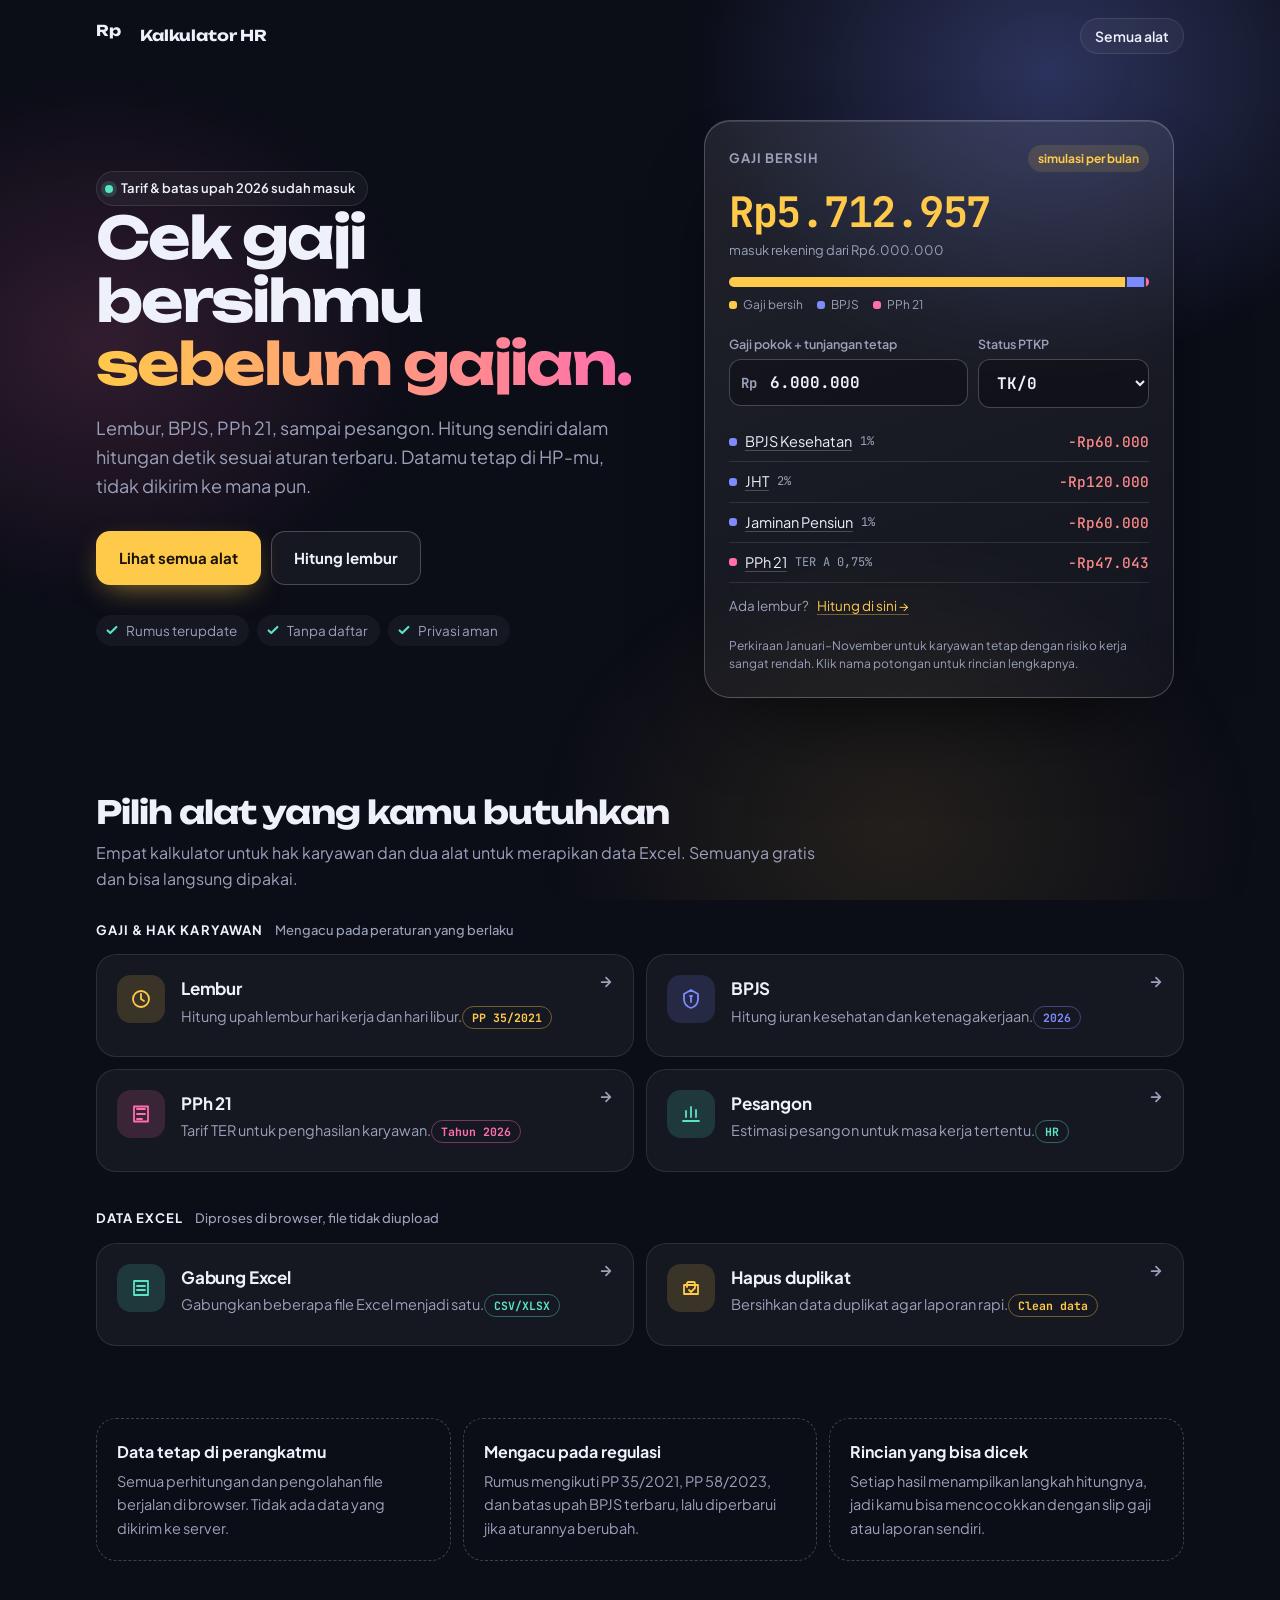
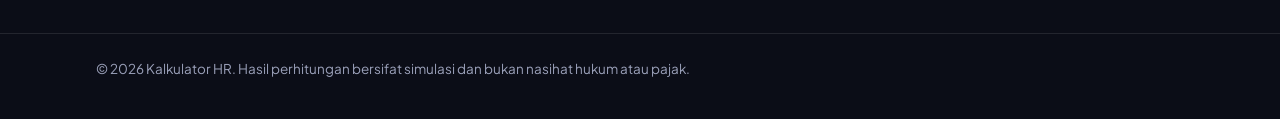
==== commit c63cb5e1: "Mengubah perubahan menjadi favicon dan menghapus logo header yang tidak diminta." ====
--- a/kalkulator-bpjs/index.html
+++ b/kalkulator-bpjs/index.html
@@ -12,14 +12,13 @@
 <meta property="og:title" content="Kalkulator HR – Tools Gratis untuk HR Indonesia">
 <meta property="og:description" content="Hitung gaji bersih, lembur, BPJS, PPh 21, dan pesangon dengan cepat. Gratis, tanpa daftar.">
 <meta name="theme-color" content="#0B0D17">
+<link rel="icon" type="image/svg+xml" href="assets/favicon.svg">
+<link rel="apple-touch-icon" href="assets/favicon.svg">
 <link rel="preconnect" href="https://fonts.googleapis.com">
 <link rel="preconnect" href="https://fonts.gstatic.com" crossorigin>
 <link href="https://fonts.googleapis.com/css2?family=Plus+Jakarta+Sans:wght@400;500;600;700;800&family=Unbounded:wght@600;700&family=JetBrains+Mono:wght@500;700&display=swap" rel="stylesheet">
 
-<!-- ===== TEMPAT KODE GOOGLE ADSENSE (tempel di sini setelah disetujui) ===== -->
-
 <style>
-/* Tema gelap: latar tinta, kartu kaca, aksen biru-pink-emas (emas = uang yang masuk rekening) */
 :root{
   color-scheme:dark;
   --bg:#0B0D17; --surface:#141828; --glass:rgba(255,255,255,.045); --glass-hi:rgba(255,255,255,.08);
@@ -31,23 +30,15 @@
 *{box-sizing:border-box}
 html{-webkit-text-size-adjust:100%}
 body{margin:0;background:var(--bg);color:var(--ink);font-family:"Plus Jakarta Sans",system-ui,-apple-system,"Segoe UI",sans-serif;line-height:1.6;font-size:16px;position:relative;overflow-x:hidden}
-body::before{content:"";position:fixed;inset:0;z-index:-1;pointer-events:none;
-  background:
-    radial-gradient(520px 420px at 82% 8%,rgba(124,140,255,.30),transparent 70%),
-    radial-gradient(460px 380px at 8% 38%,rgba(255,111,174,.16),transparent 70%),
-    radial-gradient(520px 420px at 70% 92%,rgba(255,201,74,.10),transparent 70%)}
+body::before{content:"";position:fixed;inset:0;z-index:-1;pointer-events:none;background:radial-gradient(520px 420px at 82% 8%,rgba(124,140,255,.30),transparent 70%),radial-gradient(460px 380px at 8% 38%,rgba(255,111,174,.16),transparent 70%),radial-gradient(520px 420px at 70% 92%,rgba(255,201,74,.10),transparent 70%)}
 a{color:var(--brand)}
 :focus-visible{outline:2px solid var(--gold);outline-offset:3px;border-radius:6px}
 .wrap{max-width:1120px;margin:0 auto;padding-left:max(16px,env(safe-area-inset-left,0px));padding-right:max(16px,env(safe-area-inset-right,0px))}
-
-/* Header */
 header.top .wrap{display:flex;align-items:center;justify-content:space-between;height:72px}
 .logo{display:flex;align-items:center;gap:10px;font-family:var(--display);font-weight:700;text-decoration:none;color:var(--ink);font-size:15px;letter-spacing:-.01em}
 .logo-mark{width:34px;height:34px;border-radius:11px;display:block;object-fit:cover;flex:none}
 nav.top a{font-size:14px;font-weight:600;color:var(--ink);text-decoration:none;padding:8px 14px;border:1px solid var(--line);border-radius:999px;background:var(--glass)}
 nav.top a:hover{border-color:var(--line-hi)}
-
-/* Hero */
 .hero{display:grid;grid-template-columns:1fr;gap:40px;padding:24px 0 64px;align-items:center}
 @media(min-width:920px){.hero{grid-template-columns:minmax(0,1.05fr) minmax(0,.95fr);gap:56px;padding:48px 0 88px}}
 .chip{display:inline-flex;align-items:center;gap:8px;font-size:13px;font-weight:600;color:var(--ink);padding:6px 12px 6px 8px;border:1px solid var(--line);border-radius:999px;background:var(--glass)}
@@ -64,13 +55,7 @@
 .facts{display:flex;flex-wrap:wrap;gap:8px;margin:30px 0 0;padding:0;list-style:none;font-size:13.5px;color:var(--muted)}
 .facts li{display:flex;align-items:center;gap:7px;padding:5px 12px 5px 9px;border-radius:999px;background:var(--glass)}
 .facts svg{color:var(--mint);flex:none}
-
-/* Kartu gaji (kaca) */
-.wallet{position:relative;max-width:470px;width:100%;justify-self:center;border-radius:26px;padding:24px;
-  background:linear-gradient(160deg,rgba(255,255,255,.09),rgba(255,255,255,.03));border:1px solid var(--line-hi);
-  -webkit-backdrop-filter:blur(18px);backdrop-filter:blur(18px);
-  box-shadow:0 40px 80px -40px rgba(0,0,0,.8),inset 0 1px 0 rgba(255,255,255,.12);
-  animation:rise .7s cubic-bezier(.2,.7,.2,1) .1s both}
+.wallet{position:relative;max-width:470px;width:100%;justify-self:center;border-radius:26px;padding:24px;background:linear-gradient(160deg,rgba(255,255,255,.09),rgba(255,255,255,.03));border:1px solid var(--line-hi);-webkit-backdrop-filter:blur(18px);backdrop-filter:blur(18px);box-shadow:0 40px 80px -40px rgba(0,0,0,.8),inset 0 1px 0 rgba(255,255,255,.12);animation:rise .7s cubic-bezier(.2,.7,.2,1) .1s both}
 @keyframes rise{from{opacity:.0;transform:translateY(14px)}to{opacity:1;transform:none}}
 @media (prefers-reduced-motion:reduce){.wallet{animation:none}}
 .w-head{display:flex;justify-content:space-between;align-items:center;gap:10px;margin-bottom:18px}
@@ -79,94 +64,32 @@
 .w-total{font-family:var(--mono);font-weight:700;font-size:clamp(30px,6.4vw,42px);letter-spacing:-.03em;line-height:1.05;color:var(--gold);font-variant-numeric:tabular-nums;overflow-wrap:anywhere}
 .w-sub{font-size:13px;color:var(--muted);margin:6px 0 16px}
 .bar{display:flex;height:10px;border-radius:999px;overflow:hidden;background:var(--glass-hi);gap:2px}
-.bar i{display:block;height:100%;transition:width .3s}
-.bar .b-thp{background:var(--gold)}.bar .b-bpjs{background:var(--brand)}.bar .b-pph{background:var(--pink)}
-.legend{display:flex;flex-wrap:wrap;gap:4px 14px;font-size:12px;color:var(--muted);margin:8px 0 20px}
-.legend span{display:flex;align-items:center;gap:6px}
-.legend i{width:8px;height:8px;border-radius:3px}
-.w-inputs{display:grid;grid-template-columns:1.4fr 1fr;gap:10px;margin-bottom:14px}
-.wallet label{display:block;font-size:12.5px;font-weight:600;color:var(--muted);margin-bottom:5px}
-.wallet input,.wallet select{width:100%;font-family:var(--mono);font-size:16px;font-weight:700;color:var(--ink);background:rgba(0,0,0,.28);border:1px solid var(--line-hi);border-radius:12px;padding:12px 14px;outline:none}
-.wallet select option{background:var(--surface)}
-.wallet input:focus,.wallet select:focus{border-color:var(--gold);box-shadow:0 0 0 3px rgba(255,201,74,.18)}
-.money{position:relative}
-.money::before{content:"Rp";position:absolute;left:12px;top:50%;transform:translateY(-50%);font-family:var(--mono);font-weight:700;color:var(--muted);font-size:14px}
-.money input{padding-left:40px}
-.lines{font-size:14.5px}
-.line{display:flex;justify-content:space-between;align-items:center;gap:12px;padding:8px 0;border-bottom:1px solid var(--line)}
-.line > span:first-child{display:flex;align-items:center;gap:8px;flex-wrap:wrap}
-.line .dot{width:8px;height:8px;border-radius:3px;flex:none}
-.line a{color:inherit;text-decoration:underline;text-decoration-color:var(--line-hi);text-underline-offset:3px}
-.line a:hover{text-decoration-color:var(--ink)}
-.line small{color:var(--muted);font-size:12px;font-family:var(--mono)}
-.line .v{white-space:nowrap;font-family:var(--mono);font-weight:500;font-variant-numeric:tabular-nums}
-.line.minus .v{color:var(--minus)}
-.line.extra{color:var(--muted);border-bottom:0;font-size:13.5px;padding-top:12px}
-.line.extra a{color:var(--gold);text-decoration-color:rgba(255,201,74,.4)}
-.w-note{font-size:12px;color:var(--muted);margin:12px 0 0;line-height:1.5}
-@media(max-width:420px){.wallet{padding:20px 18px}.w-inputs{grid-template-columns:1fr}.lines{font-size:14px}}
-
-/* Daftar alat */
-.section-h{font-family:var(--display);font-size:clamp(22px,3.2vw,32px);letter-spacing:-.03em;line-height:1.15;margin:0 0 10px;font-weight:700;text-wrap:balance}
-.section-p{color:var(--muted);margin:0 0 28px;max-width:60ch}
-.index{padding:8px 0 72px}
-.group + .group{margin-top:36px}
-.group h3{display:flex;align-items:baseline;flex-wrap:wrap;gap:4px 12px;margin:0 0 14px;font-size:13px;font-weight:700;letter-spacing:.08em;text-transform:uppercase}
-.group h3 small{color:var(--muted);font-weight:500;font-size:13px;letter-spacing:0;text-transform:none}
-.tools{list-style:none;margin:0;padding:0;display:grid;grid-template-columns:1fr;gap:12px}
-@media(min-width:640px){.tools{grid-template-columns:repeat(2,minmax(0,1fr))}}
-.tool{height:100%;display:grid;grid-template-columns:48px minmax(0,1fr);gap:4px 16px;padding:20px;border-radius:20px;text-decoration:none;color:var(--ink);
-  background:var(--glass);border:1px solid var(--line);transition:transform .18s,border-color .18s,background .18s}
-.tool:hover{transform:translateY(-3px);border-color:var(--line-hi);background:var(--glass-hi)}
-.ico{grid-row:1/4;width:48px;height:48px;border-radius:14px;display:grid;place-items:center;background:color-mix(in srgb,var(--c) 16%,transparent);color:var(--c)}
-.tool b{font-size:17px;letter-spacing:-.01em;display:flex;justify-content:space-between;gap:10px}
-.tool b svg{color:var(--muted);flex:none;transition:transform .18s,color .18s}
-.tool:hover b svg{transform:translateX(3px);color:var(--ink)}
-.tool .d{color:var(--muted);font-size:14.5px;line-height:1.5}
-.tool .tag{justify-self:start;margin-top:8px;font-family:var(--mono);font-size:11.5px;font-weight:700;color:var(--c);border:1px solid color-mix(in srgb,var(--c) 40%,transparent);padding:3px 9px;border-radius:999px}
-
-/* Jaminan */
-.assure{display:grid;grid-template-columns:1fr;gap:12px;padding:0 0 72px}
-@media(min-width:760px){.assure{grid-template-columns:repeat(3,1fr)}}
-.assure div{padding:20px;border-radius:20px;border:1px dashed var(--line-hi)}
-.assure h3{font-size:16px;margin:0 0 6px}
-.assure p{margin:0;color:var(--muted);font-size:14.5px}
-
-.donate{background:rgba(255,201,74,.10);border:1px solid rgba(255,201,74,.3);color:var(--ink);border-radius:16px;padding:16px 18px;font-size:15px;margin-bottom:48px}
-.donate a{font-weight:700;color:var(--gold)}
-footer{border-top:1px solid var(--line);padding:24px 0 40px;color:var(--muted);font-size:13.5px}
+.bar i{display:block;height:100%;transition:width .3s}.bar .b-thp{background:var(--gold)}.bar .b-bpjs{background:var(--brand)}.bar .b-pph{background:var(--pink)}
+.legend{display:flex;flex-wrap:wrap;gap:4px 14px;font-size:12px;color:var(--muted);margin:8px 0 20px}.legend span{display:flex;align-items:center;gap:6px}.legend i{width:8px;height:8px;border-radius:3px}.w-inputs{display:grid;grid-template-columns:1.4fr 1fr;gap:10px;margin-bottom:14px}.wallet label{display:block;font-size:12.5px;font-weight:600;color:var(--muted);margin-bottom:5px}.wallet input,.wallet select{width:100%;font-family:var(--mono);font-size:16px;font-weight:700;color:var(--ink);background:rgba(0,0,0,.28);border:1px solid var(--line-hi);border-radius:12px;padding:12px 14px;outline:none}.wallet select option{background:var(--surface)}.wallet input:focus,.wallet select:focus{border-color:var(--gold);box-shadow:0 0 0 3px rgba(255,201,74,.18)}.money{position:relative}.money::before{content:"Rp";position:absolute;left:12px;top:50%;transform:translateY(-50%);font-family:var(--mono);font-weight:700;color:var(--muted);font-size:14px}.money input{padding-left:40px}.lines{font-size:14.5px}.line{display:flex;justify-content:space-between;align-items:center;gap:12px;padding:8px 0;border-bottom:1px solid var(--line)}.line > span:first-child{display:flex;align-items:center;gap:8px;flex-wrap:wrap}.line .dot{width:8px;height:8px;border-radius:3px;flex:none}.line a{color:inherit;text-decoration:underline;text-decoration-color:var(--line-hi);text-underline-offset:3px}.line a:hover{text-decoration-color:var(--ink)}.line small{color:var(--muted);font-size:12px;font-family:var(--mono)}.line .v{white-space:nowrap;font-family:var(--mono);font-weight:500;font-variant-numeric:tabular-nums}.line.minus .v{color:var(--minus)}.line.extra{color:var(--muted);border-bottom:0;font-size:13.5px;padding-top:12px}.line.extra a{color:var(--gold);text-decoration-color:rgba(255,201,74,.4)}.w-note{font-size:12px;color:var(--muted);margin:12px 0 0;line-height:1.5}@media(max-width:420px){.wallet{padding:20px 18px}.w-inputs{grid-template-columns:1fr}.lines{font-size:14px}}
+.section-h{font-family:var(--display);font-size:clamp(22px,3.2vw,32px);letter-spacing:-.03em;line-height:1.15;margin:0 0 10px;font-weight:700;text-wrap:balance}.section-p{color:var(--muted);margin:0 0 28px;max-width:60ch}.index{padding:8px 0 72px}.group + .group{margin-top:36px}.group h3{display:flex;align-items:baseline;flex-wrap:wrap;gap:4px 12px;margin:0 0 14px;font-size:13px;font-weight:700;letter-spacing:.08em;text-transform:uppercase}.group h3 small{color:var(--muted);font-weight:500;font-size:13px;letter-spacing:0;text-transform:none}.tools{list-style:none;margin:0;padding:0;display:grid;grid-template-columns:1fr;gap:12px}@media(min-width:640px){.tools{grid-template-columns:repeat(2,minmax(0,1fr))}}.tool{height:100%;display:grid;grid-template-columns:48px minmax(0,1fr);gap:4px 16px;padding:20px;border-radius:20px;text-decoration:none;color:var(--ink);background:var(--glass);border:1px solid var(--line);transition:transform .18s,border-color .18s,background .18s}.tool:hover{transform:translateY(-3px);border-color:var(--line-hi);background:var(--glass-hi)}.ico{grid-row:1/4;width:48px;height:48px;border-radius:14px;display:grid;place-items:center;background:color-mix(in srgb,var(--c) 16%,transparent);color:var(--c)}.tool b{font-size:17px;letter-spacing:-.01em;display:flex;justify-content:space-between;gap:10px}.tool b svg{color:var(--muted);flex:none;transition:transform .18s,color .18s}.tool:hover b svg{transform:translateX(3px);color:var(--ink)}.tool .d{color:var(--muted);font-size:14.5px;line-height:1.5}.tool .tag{justify-self:start;margin-top:8px;font-family:var(--mono);font-size:11.5px;font-weight:700;color:var(--c);border:1px solid color-mix(in srgb,var(--c) 40%,transparent);padding:3px 9px;border-radius:999px}.assure{display:grid;grid-template-columns:1fr;gap:12px;padding:0 0 72px}@media(min-width:760px){.assure{grid-template-columns:repeat(3,1fr)}}.assure div{padding:20px;border-radius:20px;border:1px dashed var(--line-hi)}.assure h3{font-size:16px;margin:0 0 6px}.assure p{margin:0;color:var(--muted);font-size:14.5px}.donate{background:rgba(255,201,74,.10);border:1px solid rgba(255,201,74,.3);color:var(--ink);border-radius:16px;padding:16px 18px;font-size:15px;margin-bottom:48px}.donate a{font-weight:700;color:var(--gold)}footer{border-top:1px solid var(--line);padding:24px 0 40px;color:var(--muted);font-size:13.5px}
 </style>
-  <script data-goatcounter="https://kalkulator-hr.goatcounter.com/count" async src="assets/count.js"></script>
+<script data-goatcounter="https://kalkulator-hr.goatcounter.com/count" async src="assets/count.js"></script>
 </head>
 <body>
-
 <header class="top">
   <div class="wrap">
-    <a class="logo" href="./" aria-label="Kalkulator HR, beranda">
-      <img class="logo-mark" src="assets/logo-kalkulator-hr.svg" alt="Kalkulator HR logo">
-      <span>Kalkulator HR</span>
-    </a>
+    <a class="logo" href="./" aria-label="Kalkulator HR, beranda"><span class="logo-mark">Rp</span>Kalkulator HR</a>
     <nav class="top"><a href="#alat">Semua alat</a></nav>
   </div>
 </header>
-
 <main class="wrap">
   <section class="hero">
     <div>
       <span class="chip"><i></i>Tarif & batas upah 2026 sudah masuk</span>
       <h1>Cek gaji bersihmu <em>sebelum gajian.</em></h1>
       <p class="lead">Lembur, BPJS, PPh 21, sampai pesangon. Hitung sendiri dalam hitungan detik sesuai aturan terbaru. Datamu tetap di HP-mu, tidak dikirim ke mana pun.</p>
-      <div class="cta">
-        <a class="btn btn-primary" href="#alat">Lihat semua alat</a>
-        <a class="btn btn-line" href="kalkulator-lembur/">Hitung lembur</a>
-      </div>
+      <div class="cta"><a class="btn btn-primary" href="#alat">Lihat semua alat</a><a class="btn btn-line" href="kalkulator-lembur/">Hitung lembur</a></div>
       <ul class="facts">
         <li><svg width="14" height="14" viewBox="0 0 16 16" aria-hidden="true"><path d="M3 8.5l3 3 7-7" fill="none" stroke="currentColor" stroke-width="2.4" stroke-linecap="round" stroke-linejoin="round"/></svg>Rumus terupdate</li>
         <li><svg width="14" height="14" viewBox="0 0 16 16" aria-hidden="true"><path d="M3 8.5l3 3 7-7" fill="none" stroke="currentColor" stroke-width="2.4" stroke-linecap="round" stroke-linejoin="round"/></svg>Tanpa daftar</li>
         <li><svg width="14" height="14" viewBox="0 0 16 16" aria-hidden="true"><path d="M3 8.5l3 3 7-7" fill="none" stroke="currentColor" stroke-width="2.4" stroke-linecap="round" stroke-linejoin="round"/></svg>Privasi aman</li>
       </ul>
     </div>
-
     <section class="wallet" aria-label="Simulasi gaji bersih">
       <div class="w-head"><b>Gaji bersih</b><span>simulasi per bulan</span></div>
       <div class="w-total" id="vThp" aria-live="polite"></div>
@@ -196,11 +119,9 @@
       <p class="w-note">Perkiraan Januari–November untuk karyawan tetap dengan risiko kerja sangat rendah. Klik nama potongan untuk rincian lengkapnya.</p>
     </section>
   </section>
-
   <section class="index" id="alat">
     <h2 class="section-h">Pilih alat yang kamu butuhkan</h2>
     <p class="section-p">Empat kalkulator untuk hak karyawan dan dua alat untuk merapikan data Excel. Semuanya gratis dan bisa langsung dipakai.</p>
-
     <div class="group" id="hak">
       <h3>Gaji & hak karyawan<small>Mengacu pada peraturan yang berlaku</small></h3>
       <ul class="tools">
@@ -210,7 +131,6 @@
         <li><a class="tool" href="kalkulator-pesangon/" style="--c:var(--mint)"><span class="ico"><svg width="24" height="24" viewBox="0 0 24 24" aria-hidden="true" fill="none" stroke="currentColor" stroke-width="1.8" stroke-linecap="round" stroke-linejoin="round"><path d="M4 19h16M7 15V9m5 6V5m5 10v-7"/></svg></span><span><b>Pesangon <svg width="14" height="14" viewBox="0 0 16 16" aria-hidden="true" fill="none" stroke="currentColor" stroke-width="2" stroke-linecap="round" stroke-linejoin="round"><path d="M3 8h10M8 3l5 5-5 5"/></svg></b><span class="d">Estimasi pesangon untuk masa kerja tertentu.</span><span class="tag">HR</span></span></a></li>
       </ul>
     </div>
-
     <div class="group" id="excel">
       <h3>Data Excel<small>Diproses di browser, file tidak diupload</small></h3>
       <ul class="tools">
@@ -219,247 +139,24 @@
       </ul>
     </div>
   </section>
-
   <section class="assure" aria-label="Kenapa memakai Kalkulator HR">
     <div><h3>Data tetap di perangkatmu</h3><p>Semua perhitungan dan pengolahan file berjalan di browser. Tidak ada data yang dikirim ke server.</p></div>
     <div><h3>Mengacu pada regulasi</h3><p>Rumus mengikuti PP 35/2021, PP 58/2023, dan batas upah BPJS terbaru, lalu diperbarui jika aturannya berubah.</p></div>
     <div><h3>Rincian yang bisa dicek</h3><p>Setiap hasil menampilkan langkah hitungnya, jadi kamu bisa mencocokkan dengan slip gaji atau laporan sendiri.</p></div>
   </section>
-
-  <!-- Kotak donasi disembunyikan: hapus atribut "hidden" setelah link Saweria/Trakteer siap -->
-  <div class="donate" hidden>
-    ☕ Tools ini bermanfaat? Dukung pengembangannya lewat <!-- GANTI link di bawah dengan link Saweria/Trakteer kamu --><a href="#" target="_blank" rel="noopener">traktir kopi</a> agar semua tools tetap gratis.
-  </div>
+  <div class="donate" hidden>☕ Tools ini bermanfaat? Dukung pengembangannya lewat <a href="#" target="_blank" rel="noopener">traktir kopi</a> agar semua tools tetap gratis.</div>
 </main>
-
 <footer>
   <div class="wrap">© <span id="yr"></span> Kalkulator HR. Hasil perhitungan bersifat simulasi dan bukan nasihat hukum atau pajak.</div>
 </footer>
-
 <script>
-/* Simulasi slip gaji: BPJS 2026 & PPh 21 TER (PP 58/2023) */
-const TER = {
-  A: [[5400000,0],[5650000,.0025],[5950000,.005],[6300000,.0075],[6750000,.01],[7500000,.0125],[8550000,.015],[9650000,.0175],[10050000,.02],[10350000,.0225],[10700000,.025],[11050000,.03],[11600000,.0325],[12200000,.035],[12950000,.04],[13900000,.05],[14750000,.06],[16150000,.07],[17800000,.08],[19850000,.09],[22000000,.1],[26000000,.12],[34000000,.14],[50000000,.17]],
-  B: [[6200000,0],[6500000,.0025],[6850000,.005],[7300000,.0075],[9200000,.01],[10750000,.015],[11250000,.02],[11600000,.025],[12600000,.03],[13600000,.04],[14950000,.05],[16400000,.06],[18450000,.07],[20400000,.08],[22250000,.09],[24800000,.1],[29000000,.12],[36000000,.14],[50000000,.17]],
-  C: [[6600000,0],[6950000,.0025],[7350000,.005],[7800000,.0075],[8850000,.01],[9800000,.0125],[10950000,.015],[11200000,.0175],[12050000,.02],[12950000,.03],[14150000,.04],[15550000,.05],[17050000,.06],[18650000,.07],[20350000,.08],[22450000,.09],[25550000,.1],[31000000,.12],[40000000,.14],[50000000,.17]],
-};
-const KAT = { 'TK/0':'A', 'TK/1':'A', 'K/0':'A', 'TK/2':'B', 'TK/3':'B', 'K/1':'B', 'K/2':'B', 'K/3':'C' };
-const tarifTER = (k, b) => { for (const [atas, t] of TER[k]) if (b <= atas) return t; return .34; };
-function hitungSlip(g, status){
-  const kes = Math.min(g, 12e6) * .01, jht = g * .02, jp = Math.min(g, 11086300) * .01;
-  const bruto = g + Math.min(g, 12e6) * .04 + g * .0024 + g * .003;   // premi BPJS Kesehatan, JKK, JKM dari perusahaan
-  const kat = KAT[status], t = tarifTER(kat, bruto), pph = Math.floor(bruto * t);
-  return { kes, jht, jp, pph, kat, t, thp:g - kes - jht - jp - pph };
-}
-const $ = s => document.querySelector(s);
-const rp = n => 'Rp' + Math.round(n).toLocaleString('id-ID');
-const pct = x => (x * 100).toLocaleString('id-ID', { maximumFractionDigits:2 }) + '%';
-function render(){
-  const g = Number($('#gaji').value.replace(/\D/g, '')) || 0;
-  const h = hitungSlip(g, $('#status').value);
-  $('#vGaji').textContent = rp(g);
-  $('#vKes').textContent = '−' + rp(h.kes);
-  $('#vJht').textContent = '−' + rp(h.jht);
-  $('#vJp').textContent = '−' + rp(h.jp);
-  $('#vPph').textContent = '−' + rp(h.pph);
-  $('#vTer').textContent = `TER ${h.kat} ${pct(h.t)}`;
-  $('#vThp').textContent = rp(h.thp);
-  const w = n => g ? (n / g * 100) + '%' : '0%';
-  $('#bThp').style.width = g ? w(h.thp) : '100%';
-  $('#bBpjs').style.width = w(h.kes + h.jht + h.jp);
-  $('#bPph').style.width = w(h.pph);
-}
-$('#gaji').addEventListener('input', e => { const v = Number(e.target.value.replace(/\D/g, '')) || 0; e.target.value = v ? v.toLocaleString('id-ID') : ''; render(); });
-$('#status').addEventListener('change', render);
-$('#yr').textContent = new Date().getFullYear();
-render();
+const TER = {A:[[5400000,0],[5650000,.0025],[5950000,.005],[6300000,.0075],[6750000,.01],[7500000,.0125],[8550000,.015],[9650000,.0175],[10050000,.02],[10350000,.0225],[10700000,.025],[11050000,.03],[11600000,.0325],[12200000,.035],[12950000,.04],[13900000,.05],[14750000,.06],[16150000,.07],[17800000,.08],[19850000,.09],[22000000,.1],[26000000,.12],[34000000,.14],[50000000,.17]],B:[[6200000,0],[6500000,.0025],[6850000,.005],[7300000,.0075],[9200000,.01],[10750000,.015],[11250000,.02],[11600000,.025],[12600000,.03],[13600000,.04],[14950000,.05],[16400000,.06],[18450000,.07],[20400000,.08],[22250000,.09],[24800000,.1],[29000000,.12],[36000000,.14],[50000000,.17]],C:[[6600000,0],[6950000,.0025],[7350000,.005],[7800000,.0075],[8850000,.01],[9800000,.0125],[10950000,.015],[11200000,.0175],[12050000,.02],[12950000,.03],[14150000,.04],[15550000,.05],[17050000,.06],[18650000,.07],[20350000,.08],[22450000,.09],[25550000,.1],[31000000,.12],[40000000,.14],[50000000,.17]]};
+const KAT = {'TK/0':'A','TK/1':'A','K/0':'A','TK/2':'B','TK/3':'B','K/1':'B','K/2':'B','K/3':'C'};
+const tarifTER = (k,b)=>{for(const [atas,t] of TER[k]) if(b<=atas) return t; return .34};
+function hitungSlip(g,status){const kes=Math.min(g,12e6)*.01,jht=g*.02,jp=Math.min(g,11086300)*.01;const bruto=g+Math.min(g,12e6)*.04+g*.0024+g*.003;const kat=KAT[status],t=tarifTER(kat,bruto),pph=Math.floor(bruto*t);return {kes,jht,jp,pph,kat,t,thp:g-kes-jht-jp-pph};}
+const $=s=>document.querySelector(s);const rp=n=>'Rp'+Math.round(n).toLocaleString('id-ID');const pct=x=>(x*100).toLocaleString('id-ID',{maximumFractionDigits:2})+'%';
+function render(){const g=Number($('#gaji').value.replace(/\D/g,''))||0;const h=hitungSlip(g,$('#status').value);$('#vGaji').textContent=rp(g);$('#vKes').textContent='−'+rp(h.kes);$('#vJht').textContent='−'+rp(h.jht);$('#vJp').textContent='−'+rp(h.jp);$('#vPph').textContent='−'+rp(h.pph);$('#vTer').textContent=`TER ${h.kat} ${pct(h.t)}`;$('#vThp').textContent=rp(h.thp);const w=n=>g?(n/g*100)+'%':'0%';$('#bThp').style.width=g?w(h.thp):'100%';$('#bBpjs').style.width=w(h.kes+h.jht+h.jp);$('#bPph').style.width=w(h.pph);}
+$('#gaji').addEventListener('input',e=>{const v=Number(e.target.value.replace(/\D/g,''))||0;e.target.value=v?v.toLocaleString('id-ID'):'';render();});$('#status').addEventListener('change',render);$('#yr').textContent=new Date().getFullYear();render();
 </script>
 </body>
 </html>
-
-
-
-
-
-
-
-
-
-
-
-
-
-
-
-
-
-
-
-
-
-
-
-
-
-
-
-
-
-
-
-
-
-
-
-
-
-
-
-
-
-
-
-
-
-
-
-
-
-
-
-
-
-
-
-
-
-
-
-
-
-
-
-
-
-
-
-
-
-
-
-
-
-
-
-
-
-
-
-
-
-
-
-
-
-
-
-
-
-
-
-
-
-
-
-
-
-
-
-
-
-
-
-
-
-
-
-
-
-
-
-
-
-
-
-
-
-
-
-
-
-
-
-
-
-
-
-
-
-
-
-
-
-
-
-
-
-
-
-
-
-
-
-
-
-
-
-
-
-
-
-
-
-
-
-
-
-
-
-
-
-
-
-
-
-
-
-
-
-
-
-
-
-
-
-
-
-
-
-
-
-
-
-
-
-
-
